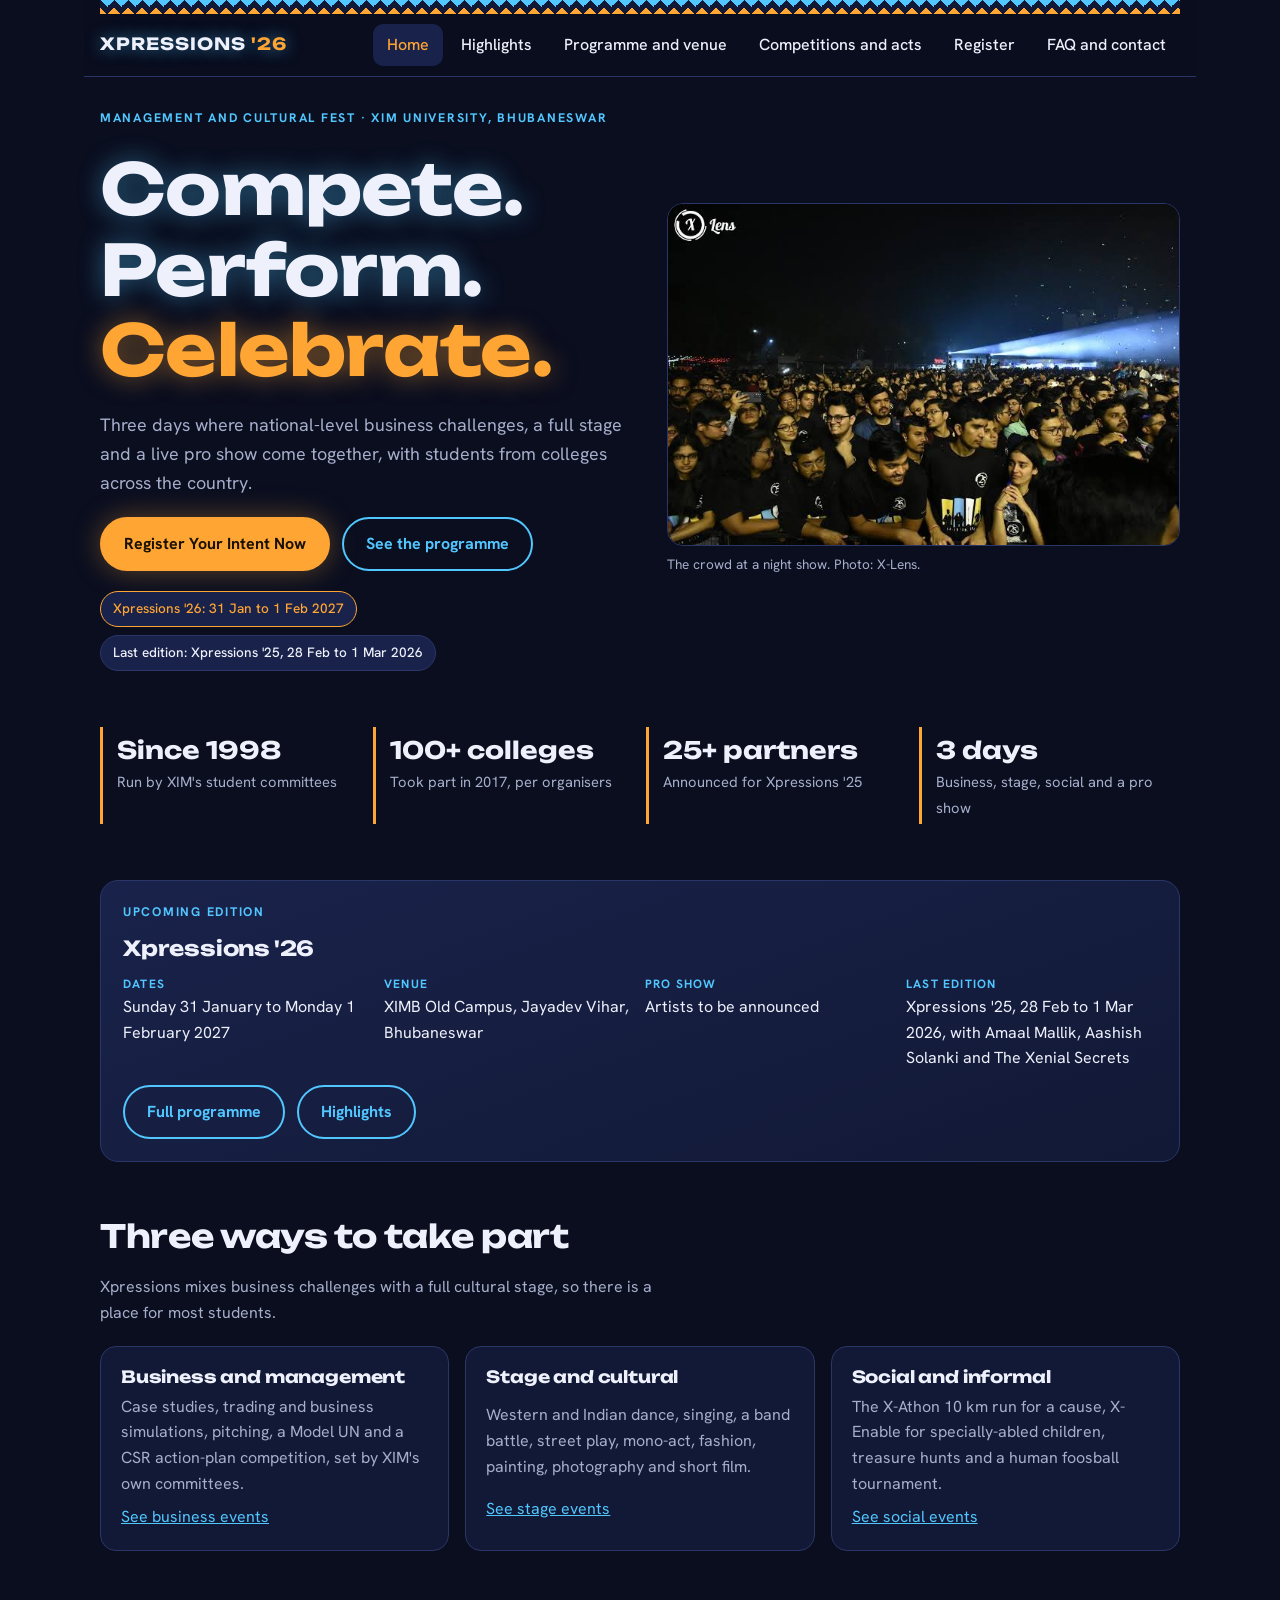
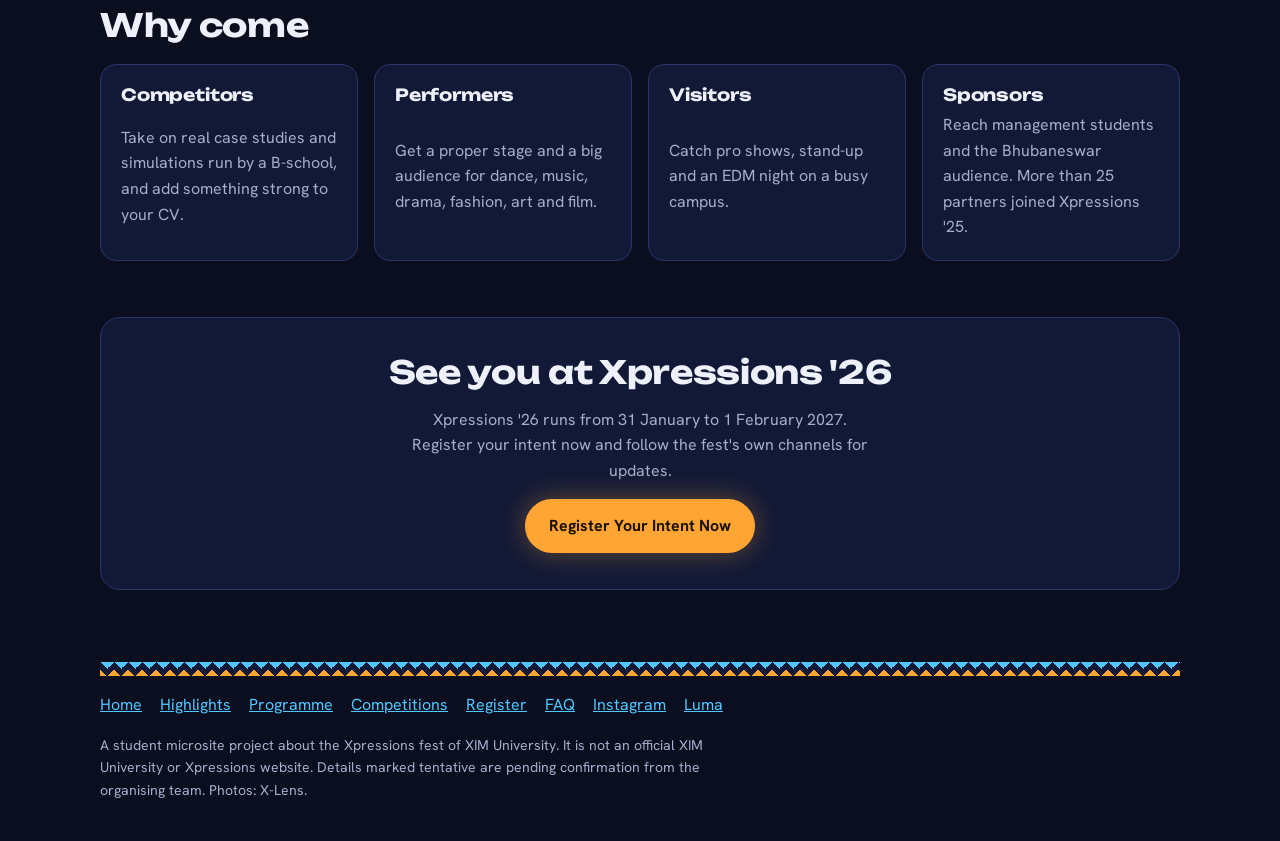
==== index.html @ c75667dc "Update to Xpressions '26: 31 Jan to 1 Feb 2027" ====
<!doctype html><html><head><meta charset=utf8><meta name=viewport content="width=device-width,initial-scale=1,viewport-fit=cover"><style>:root{color-scheme:light;box-sizing:border-box;padding-top:env(safe-area-inset-top,0px);padding-bottom:env(safe-area-inset-bottom,0px)}html{scroll-padding-top:env(safe-area-inset-top,0px)}body{margin:0;padding:0;font:14px -apple-system,BlinkMacSystemFont,sans-serif;background:#fff;color:#000}img{max-width:100%}[hidden]:not([hidden=until-found i]){display:none!important}</style></head><body>
<title>Xpressions Microsite</title>
<meta name="claude:viewport-fit-sides" content="cover">
<link rel="preconnect" href="https://fonts.googleapis.com">
<link rel="preconnect" href="https://fonts.gstatic.com" crossorigin>
<link href="https://fonts.googleapis.com/css2?family=Unbounded:wght@500;700&family=Hanken+Grotesk:wght@400;500;700&display=swap" rel="stylesheet">
<style>
/* Layout concept: a night stage. Dark navy ground, neon blue and amber light, a patterned strip along the edges like the fest's own posters. */
:root {
  --bg: #0a0e1f;
  --surface: #121936;
  --surface-2: #19224a;
  --line: #2b3668;
  --fg: #eef1fb;
  --muted: #a6aecb;
  --amber: #ffa534;
  --blue: #52c7ff;
  --rose: #ff6aa6;
  --font-display: "Unbounded", "Trebuchet MS", "Segoe UI", sans-serif;
  --font-body: "Hanken Grotesk", "Segoe UI", system-ui, -apple-system, Roboto, sans-serif;
  color-scheme: dark;
}
* { box-sizing: border-box; }
html { scroll-behavior: smooth; }
body {
  background: var(--bg);
  color: var(--fg);
  font-family: var(--font-body);
  font-size: 16px;
  line-height: 1.6;
  padding-left: max(16px, env(safe-area-inset-left, 0px));
  padding-right: max(16px, env(safe-area-inset-right, 0px));
  padding-block: 0 40px;
  overflow-x: hidden;
}
body::before {
  content: ""; position: fixed; inset: 0 0 auto; height: env(safe-area-inset-top, 0px);
  background: var(--bg); z-index: 30;
}
a { color: var(--blue); }
a:focus-visible, button:focus-visible, summary:focus-visible { outline: 3px solid var(--amber); outline-offset: 3px; border-radius: 6px; }
img { display: block; max-width: 100%; height: auto; }
h1, h2, h3 { font-family: var(--font-display); line-height: 1.15; margin: 0; text-wrap: balance; letter-spacing: -0.01em; }
p { margin: 0; }
ul { margin: 0; padding: 0; list-style: none; }
.wrap { width: 100%; max-width: 1080px; margin-inline: auto; }

.strip {
  height: 14px;
  background:
    linear-gradient(135deg, var(--blue) 25%, transparent 25%) -7px 0 / 14px 14px,
    linear-gradient(225deg, var(--blue) 25%, transparent 25%) -7px 0 / 14px 14px,
    linear-gradient(315deg, var(--amber) 25%, transparent 25%) 0 0 / 14px 14px,
    linear-gradient(45deg, var(--amber) 25%, transparent 25%) 0 0 / 14px 14px;
  background-color: var(--surface);
}

/* Header and navigation */
.site-header {
  position: sticky; top: env(safe-area-inset-top, 0px); z-index: 20;
  margin-inline: calc(-1 * max(16px, env(safe-area-inset-left, 0px)));
  padding-inline: max(16px, env(safe-area-inset-left, 0px)) max(16px, env(safe-area-inset-right, 0px));
  background: rgba(10, 14, 31, 0.94);
  border-bottom: 1px solid var(--line);
}
.bar { display: flex; align-items: center; justify-content: space-between; gap: 12px; padding-block: 10px; position: relative; }
.brand {
  font-family: var(--font-display); font-weight: 700; font-size: 1.05rem; letter-spacing: 0.06em;
  color: var(--fg); text-decoration: none; text-shadow: 0 0 16px rgba(82, 199, 255, 0.6);
}
.brand b { color: var(--amber); font-weight: 700; }
.menu-btn {
  font: inherit; font-weight: 700; color: var(--fg); background: var(--surface-2);
  border: 1px solid var(--line); border-radius: 999px; padding: 8px 16px; cursor: pointer; min-height: 44px;
}
.nav { display: none; position: absolute; top: 100%; left: 0; right: 0; background: var(--surface); border: 1px solid var(--line); border-radius: 14px; padding: 8px; box-shadow: 0 18px 40px rgba(0, 0, 0, 0.5); }
.nav.open { display: grid; gap: 2px; }
.nav a {
  display: block; padding: 12px 14px; border-radius: 10px; color: var(--fg); text-decoration: none; font-weight: 500; min-height: 44px;
}
.nav a[aria-current="page"] { background: var(--surface-2); color: var(--amber); }
@media (min-width: 860px) {
  .menu-btn { display: none; }
  .nav { display: flex; position: static; background: none; border: 0; padding: 0; box-shadow: none; gap: 4px; }
  .nav a { padding: 8px 14px; min-height: 0; }
}

/* Shared pieces */
.page { padding-block: 32px 8px; }
html.js .page[hidden] { display: none; }
.eyebrow { font-size: 0.78rem; text-transform: uppercase; letter-spacing: 0.14em; color: var(--blue); font-weight: 700; }
.lead { font-size: 1.12rem; color: var(--muted); max-width: 60ch; }
.section { margin-top: 56px; display: grid; gap: 20px; }
.section > h2 { font-size: clamp(1.4rem, 4.6vw, 2rem); }
.section > .sub { color: var(--muted); max-width: 64ch; }
.btn {
  display: inline-flex; align-items: center; justify-content: center; gap: 8px; min-height: 48px;
  padding: 12px 22px; border-radius: 999px; font-weight: 700; text-decoration: none; font-family: var(--font-body);
  border: 2px solid var(--amber); color: var(--fg); background: transparent; cursor: pointer; font-size: 1rem;
}
.btn.primary { background: var(--amber); color: #1a1100; box-shadow: 0 0 28px rgba(255, 165, 52, 0.35); }
.btn.ghost { border-color: var(--blue); color: var(--blue); }
.btn-row { display: flex; flex-wrap: wrap; gap: 12px; }
.chips { display: flex; flex-wrap: wrap; gap: 8px; }
.chip {
  display: inline-block; padding: 6px 12px; border-radius: 999px; font-size: 0.85rem; font-weight: 500;
  background: var(--surface-2); border: 1px solid var(--line); color: var(--fg);
}
.chip.tent { border-color: var(--amber); color: var(--amber); }
.tag {
  display: inline-block; font-size: 0.72rem; font-weight: 700; text-transform: uppercase; letter-spacing: 0.1em;
  padding: 3px 8px; border-radius: 6px; background: rgba(255, 165, 52, 0.14); color: var(--amber);
}
.card { background: var(--surface); border: 1px solid var(--line); border-radius: 16px; padding: 20px; display: grid; gap: 8px; min-width: 0; }
.card h3 { font-size: 1.05rem; }
.card p, .card li { color: var(--muted); }
.grid { display: grid; gap: 16px; grid-template-columns: repeat(auto-fit, minmax(min(100%, 250px), 1fr)); }
.notice {
  border: 1px dashed var(--amber); border-radius: 14px; padding: 16px 18px; background: rgba(255, 165, 52, 0.07); display: grid; gap: 4px;
}
.notice strong { color: var(--amber); }

/* Home */
.hero { display: grid; gap: 28px; align-items: center; }
.hero h1 { font-size: clamp(2.2rem, 9vw, 4.4rem); text-shadow: 0 0 26px rgba(82, 199, 255, 0.45); }
.hero h1 em { font-style: normal; color: var(--amber); text-shadow: 0 0 26px rgba(255, 165, 52, 0.5); }
.hero-copy { display: grid; gap: 20px; min-width: 0; }
.figure { margin: 0; display: grid; gap: 8px; }
.figure img { width: 100%; border-radius: 16px; border: 1px solid var(--line); }
.figure figcaption { font-size: 0.85rem; color: var(--muted); }
@media (min-width: 860px) { .hero { grid-template-columns: 1.05fr 1fr; } }
.stats { display: grid; grid-template-columns: repeat(auto-fit, minmax(min(100%, 200px), 1fr)); gap: 12px; }
.stat { border-left: 3px solid var(--amber); padding: 4px 0 4px 14px; }
.stat b { display: block; font-family: var(--font-display); font-size: 1.5rem; color: var(--fg); }
.stat span { color: var(--muted); font-size: 0.92rem; }
.latest { display: grid; gap: 14px; background: linear-gradient(160deg, var(--surface-2), var(--surface)); border: 1px solid var(--line); border-radius: 18px; padding: 22px; }
.latest h2 { font-size: 1.3rem; }
.latest dl { margin: 0; display: grid; gap: 10px; grid-template-columns: repeat(auto-fit, minmax(min(100%, 200px), 1fr)); }
.latest dt { font-size: 0.75rem; text-transform: uppercase; letter-spacing: 0.1em; color: var(--blue); font-weight: 700; }
.latest dd { margin: 0; }
.cta-band { text-align: center; background: var(--surface); border: 1px solid var(--line); border-radius: 20px; padding: 36px 20px; display: grid; gap: 16px; justify-items: center; }
.cta-band h2 { font-size: clamp(1.4rem, 5vw, 2rem); }
.cta-band p { color: var(--muted); max-width: 52ch; }

/* Highlights */
.gallery { display: grid; gap: 16px; grid-template-columns: repeat(auto-fit, minmax(min(100%, 300px), 1fr)); }
.timeline li { display: grid; gap: 4px 16px; padding: 14px 0; border-top: 1px solid var(--line); grid-template-columns: 1fr; }
.timeline li:last-child { border-bottom: 1px solid var(--line); }
.timeline b { color: var(--amber); font-family: var(--font-display); font-size: 0.9rem; }
.timeline span { color: var(--muted); }
@media (min-width: 700px) { .timeline li { grid-template-columns: 220px 1fr; } }

/* Programme */
.days { display: grid; gap: 16px; }
.day { background: var(--surface); border: 1px solid var(--line); border-radius: 16px; padding: 20px; display: grid; gap: 12px; }
.day h3 { font-size: 1.1rem; color: var(--amber); }
.slot { display: grid; gap: 2px 16px; padding-top: 12px; border-top: 1px solid var(--line); grid-template-columns: 1fr; min-width: 0; }
.slot b { color: var(--blue); font-weight: 700; }
.slot p { color: var(--muted); }
.slot strong { color: var(--fg); }
@media (min-width: 700px) { .slot { grid-template-columns: 170px 1fr; } }
.rules li { padding-left: 22px; position: relative; color: var(--muted); }
.rules li::before { content: ""; position: absolute; left: 0; top: 0.7em; width: 10px; height: 2px; background: var(--amber); }
.rules { display: grid; gap: 8px; }

/* Competitions */
.comp-list { display: grid; gap: 12px; grid-template-columns: repeat(auto-fit, minmax(min(100%, 280px), 1fr)); }
.comp { background: var(--surface); border: 1px solid var(--line); border-radius: 14px; padding: 16px; display: grid; gap: 4px; min-width: 0; }
.comp b { font-family: var(--font-display); font-size: 0.95rem; }
.comp small { color: var(--blue); font-weight: 700; letter-spacing: 0.04em; }
.comp p { color: var(--muted); font-size: 0.95rem; }

/* Register */
.steps { display: grid; gap: 14px; counter-reset: step; }
.step { display: grid; grid-template-columns: 44px 1fr; gap: 14px; background: var(--surface); border: 1px solid var(--line); border-radius: 16px; padding: 18px; counter-increment: step; }
.step::before {
  content: counter(step); display: grid; place-items: center; width: 44px; height: 44px; border-radius: 50%;
  background: var(--amber); color: #1a1100; font-family: var(--font-display); font-weight: 700;
}
.step h3 { font-size: 1rem; margin-bottom: 4px; }
.step p { color: var(--muted); }

/* FAQ */
.faq { display: grid; gap: 10px; }
details { background: var(--surface); border: 1px solid var(--line); border-radius: 14px; padding: 0 18px; }
summary { cursor: pointer; padding: 16px 0; font-weight: 700; list-style: none; display: flex; justify-content: space-between; gap: 16px; min-height: 48px; align-items: center; }
summary::-webkit-details-marker { display: none; }
summary::after { content: "+"; color: var(--amber); font-size: 1.4rem; line-height: 1; }
details[open] summary::after { content: "\2212"; }
details p { padding-bottom: 16px; color: var(--muted); }
.contact { display: grid; gap: 14px; grid-template-columns: repeat(auto-fit, minmax(min(100%, 260px), 1fr)); }
.contact .card a { overflow-wrap: anywhere; }

/* Footer */
.site-footer { margin-top: 64px; display: grid; gap: 16px; }
.site-footer .links { display: flex; flex-wrap: wrap; gap: 8px 18px; }
.site-footer p { color: var(--muted); font-size: 0.88rem; max-width: 80ch; }

@media (prefers-reduced-motion: reduce) { html { scroll-behavior: auto; } }
</style>

<div class="wrap">
  <header class="site-header">
    <div class="strip" aria-hidden="true"></div>
    <div class="bar">
      <a class="brand" href="#home" aria-label="Xpressions home">XPRESSIONS <b>'26</b></a>
      <button class="menu-btn" id="menuBtn" type="button" aria-expanded="false" aria-controls="nav">Menu</button>
      <nav class="nav" id="nav" aria-label="Main">
        <a href="#home" data-link="home">Home</a>
        <a href="#highlights" data-link="highlights">Highlights</a>
        <a href="#programme" data-link="programme">Programme and venue</a>
        <a href="#competitions" data-link="competitions">Competitions and acts</a>
        <a href="#register" data-link="register">Register</a>
        <a href="#faq" data-link="faq">FAQ and contact</a>
      </nav>
    </div>
  </header>

  <main id="main" tabindex="-1">

    <!-- HOME -->
    <section class="page" id="p-home" data-page="home" aria-label="Home">
      <div class="hero">
        <div class="hero-copy">
          <p class="eyebrow">Management and cultural fest · XIM University, Bhubaneswar</p>
          <h1>Compete. Perform. <em>Celebrate.</em></h1>
          <p class="lead">Three days where national-level business challenges, a full stage and a live pro show come together, with students from colleges across the country.</p>
          <div class="btn-row">
            <a class="btn primary" href="#register">Register Your Intent Now</a>
            <a class="btn ghost" href="#programme">See the programme</a>
          </div>
          <div class="chips">
            <span class="chip tent">Xpressions '26: 31 Jan to 1 Feb 2027</span>
            <span class="chip">Last edition: Xpressions '25, 28 Feb to 1 Mar 2026</span>
          </div>
        </div>
        <figure class="figure">
          <img src="img/crowd.jpg" width="678" height="452" alt="A packed crowd in black Xpressions T-shirts at a night show, with stage lights behind them">
          <figcaption>The crowd at a night show. Photo: X-Lens.</figcaption>
        </figure>
      </div>

      <div class="section">
        <div class="stats">
          <div class="stat"><b>Since 1998</b><span>Run by XIM's student committees</span></div>
          <div class="stat"><b>100+ colleges</b><span>Took part in 2017, per organisers</span></div>
          <div class="stat"><b>25+ partners</b><span>Announced for Xpressions '25</span></div>
          <div class="stat"><b>3 days</b><span>Business, stage, social and a pro show</span></div>
        </div>
      </div>

      <div class="section">
        <div class="latest">
          <p class="eyebrow">Upcoming edition</p>
          <h2>Xpressions '26</h2>
          <dl>
            <div><dt>Dates</dt><dd>Sunday 31 January to Monday 1 February 2027</dd></div>
            <div><dt>Venue</dt><dd>XIMB Old Campus, Jayadev Vihar, Bhubaneswar</dd></div>
            <div><dt>Pro show</dt><dd>Artists to be announced</dd></div>
            <div><dt>Last edition</dt><dd>Xpressions '25, 28 Feb to 1 Mar 2026, with Amaal Mallik, Aashish Solanki and The Xenial Secrets</dd></div>
          </dl>
          <div class="btn-row"><a class="btn ghost" href="#programme">Full programme</a><a class="btn ghost" href="#highlights">Highlights</a></div>
        </div>
      </div>

      <div class="section">
        <h2>Three ways to take part</h2>
        <p class="sub">Xpressions mixes business challenges with a full cultural stage, so there is a place for most students.</p>
        <div class="grid">
          <div class="card">
            <h3>Business and management</h3>
            <p>Case studies, trading and business simulations, pitching, a Model UN and a CSR action-plan competition, set by XIM's own committees.</p>
            <p><a href="#competitions">See business events</a></p>
          </div>
          <div class="card">
            <h3>Stage and cultural</h3>
            <p>Western and Indian dance, singing, a band battle, street play, mono-act, fashion, painting, photography and short film.</p>
            <p><a href="#competitions">See stage events</a></p>
          </div>
          <div class="card">
            <h3>Social and informal</h3>
            <p>The X-Athon 10 km run for a cause, X-Enable for specially-abled children, treasure hunts and a human foosball tournament.</p>
            <p><a href="#competitions">See social events</a></p>
          </div>
        </div>
      </div>

      <div class="section">
        <h2>Why come</h2>
        <div class="grid">
          <div class="card"><h3>Competitors</h3><p>Take on real case studies and simulations run by a B-school, and add something strong to your CV.</p></div>
          <div class="card"><h3>Performers</h3><p>Get a proper stage and a big audience for dance, music, drama, fashion, art and film.</p></div>
          <div class="card"><h3>Visitors</h3><p>Catch pro shows, stand-up and an EDM night on a busy campus.</p></div>
          <div class="card"><h3>Sponsors</h3><p>Reach management students and the Bhubaneswar audience. More than 25 partners joined Xpressions '25.</p></div>
        </div>
      </div>

      <div class="section">
        <div class="cta-band">
          <h2>See you at Xpressions '26</h2>
          <p>Xpressions '26 runs from 31 January to 1 February 2027. Register your intent now and follow the fest's own channels for updates.</p>
          <a class="btn primary" href="#register">Register Your Intent Now</a>
        </div>
      </div>
    </section>

    <!-- HIGHLIGHTS -->
    <section class="page" id="p-highlights" data-page="highlights" aria-label="Previous highlights" hidden>
      <p class="eyebrow">Previous editions</p>
      <h1 style="font-size: clamp(1.8rem, 6vw, 3rem);">Highlights</h1>
      <p class="lead" style="margin-top: 12px;">Photos, headline acts and the story of how Xpressions has grown.</p>

      <div class="section">
        <h2>Photos</h2>
        <div class="gallery">
          <figure class="figure"><img src="img/stage.jpg" width="630" height="420" alt="Two performers with microphones on a stage lit by blue and green beams" loading="lazy"><figcaption>Live on stage during a pro show night. Photo: X-Lens.</figcaption></figure>
          <figure class="figure"><img src="img/crowd.jpg" width="678" height="452" alt="A large night-time crowd at a show" loading="lazy"><figcaption>The crowd at a night show. Photo: X-Lens.</figcaption></figure>
          <figure class="figure"><img src="img/fashion.jpg" width="678" height="452" alt="Five models on stage in front of a Carnival de Vogue backdrop" loading="lazy"><figcaption>Carnival de Vogue, the fashion show.</figcaption></figure>
          <figure class="figure"><img src="img/judges.jpg" width="678" height="452" alt="Two seated judges at a table with an audience standing behind a barrier" loading="lazy"><figcaption>Judges and audience at a stage event. Photo: X-Lens.</figcaption></figure>
        </div>
      </div>

      <div class="section">
        <h2>Videos</h2>
        <p class="sub">Reels from the fest's Instagram page. These open on Instagram in a new tab.</p>
        <div class="grid">
          <a class="card" href="https://www.instagram.com/ximbxpressions/reels/" target="_blank" rel="noopener"><h3>Artist reveal and countdown</h3><p>The 17 Feb reveal night and the daily countdown to Xpressions '25.</p></a>
          <a class="card" href="https://www.instagram.com/ximbxpressions/reels/" target="_blank" rel="noopener"><h3>Meet the performers</h3><p>Invites from Amaal Mallik, Aashish Solanki and The Xenial Secrets.</p></a>
          <a class="card" href="https://www.instagram.com/ximbxpressions/reels/" target="_blank" rel="noopener"><h3>X-Athon</h3><p>The 10 km run for a cause, with the coffee rave afterwards.</p></a>
          <a class="card" href="https://www.instagram.com/ximbxpressions/reels/" target="_blank" rel="noopener"><h3>Prom: A Red Carpet Affair</h3><p>The red-carpet prom night and its build-up.</p></a>
        </div>
      </div>

      <div class="section">
        <h2>Headline acts through the years</h2>
        <ul class="timeline">
          <li><b>2015</b><span>Vishal-Shekhar at Celeblitz, the closing celebrity night.</span></li>
          <li><b>2017 (20th year)</b><span>Farhan Akhtar at Celeblitz, with the X-Athon 10k and X-Enable as preludes.</span></li>
          <li><b>2018</b><span>Sunidhi Chauhan performed.</span></li>
          <li><b>2019</b><span>Mika Singh at Celeblitz, stand-up by Kumar Varun, and a battle of the bands.</span></li>
          <li><b>January 2023</b><span>Vishal-Shekhar again, with stand-up by Karunesh Talwar. 29 companies sponsored this edition.</span></li>
          <li><b>January 2024</b><span>Darshan Raval on the celebrity night, Sachin-Jigar on day three and comedy by Aakash Gupta.</span></li>
          <li><b>28 Feb to 1 Mar 2026</b><span>Amaal Mallik pro show, Aashish Solanki comedy night and The Xenial Secrets EDM night.</span></li>
        </ul>
      </div>

      <div class="section">
        <h2>How the fest has changed</h2>
        <ul class="timeline">
          <li><b>1998</b><span>Xpressions starts as a student-run management and cultural fest at XIMB.</span></li>
          <li><b>2011</b><span>Theme "Iridescence": business simulations by day, cultural evenings, Celeblitz to close.</span></li>
          <li><b>2016</b><span>Case-study finals (Maven, M-Power), a recycled-craft contest called Mould to Hold, and the band Lagori.</span></li>
          <li><b>2021 edition</b><span>Held online on 19 and 20 Feb 2022, with 11 business, 9 stage and 4 social events.</span></li>
          <li><b>2022 edition</b><span>13 to 15 Jan 2023, back on campus and called the 25th edition by XIMB.</span></li>
          <li><b>Xpressions '25</b><span>28 Feb to 1 Mar 2026, with more than 25 partner brands announced one by one.</span></li>
          <li><b>Xpressions '26</b><span>31 Jan to 1 Feb 2027.</span></li>
        </ul>
        <p class="sub">Editions are named for the academic year before they are held, so Xpressions '25 took place in 2026 and Xpressions '26 takes place in 2027.</p>
      </div>
    </section>

    <!-- PROGRAMME -->
    <section class="page" id="p-programme" data-page="programme" aria-label="Programme, schedule and venue" hidden>
      <p class="eyebrow">Programme, schedule and venue</p>
      <h1 style="font-size: clamp(1.8rem, 6vw, 3rem);">The programme</h1>

      <div class="section" style="margin-top: 24px;">
        <div class="notice">
          <strong>Tentative</strong>
          <p>Xpressions '26 runs from Sunday 31 January to Monday 1 February 2027. The detailed schedule is tentative until the organising team confirms it. The programme below is last year's Xpressions '25, and shows the format to expect.</p>
        </div>
      </div>

      <div class="section">
        <h2>Last year: Xpressions '25 schedule</h2>
        <div class="days">
          <div class="day">
            <h3>Build-up</h3>
            <div class="slot"><b>Tue 17 Feb, 7:30 pm</b><p><strong>Artist reveal.</strong> In front of the NR Badminton Court.</p></div>
            <div class="slot"><b>Sat 21 Feb</b><p><strong>X-Athon.</strong> A 10 km run for a cause with cash prizes of Rs 15,000, a running bag and T-shirt for every participant, and a coffee rave afterwards.</p></div>
            <div class="slot"><b>Wed 25 Feb, 8:50 pm</b><p><strong>Professor's Gambit.</strong> Exam Hall.</p></div>
          </div>
          <div class="day">
            <h3>Day 1: Saturday 28 February 2026</h3>
            <div class="slot"><b>9 am to 5 pm</b><p><strong>Xigabyte.</strong> A gaming event by the Systems Association (XSys), co-powered by Dell Technologies. Games include EA FC24. Exam Hall. Continues on Day 2.</p></div>
            <div class="slot"><b>All day</b><p><strong>X-Enable.</strong> A sports event with the Robin Hood Army at XIMB Old Campus.</p></div>
            <div class="slot"><b>Evening</b><p><strong>Comedy night with Aashish Solanki.</strong> Gates close at 6:00 pm sharp.</p></div>
            <div class="slot"><b>After the comedy show</b><p><strong>Sunburn Night: EDM with The Xenial Secrets.</strong> Entry after 6:00 pm is for this show only.</p></div>
          </div>
          <div class="day">
            <h3>Day 2: Sunday 1 March 2026</h3>
            <div class="slot"><b>9 am to 5 pm</b><p><strong>Xigabyte.</strong> Second day of the gaming event, Exam Hall.</p></div>
            <div class="slot"><b>7 pm onwards</b><p><strong>Amaal Mallik pro show.</strong> XIM Ground.</p></div>
          </div>
          <div class="day">
            <h3>Also in the programme</h3>
            <div class="slot"><b>Comedy</b><p><strong>Satyabrat.</strong> Stand-up, on a poster dated 28 February 2026.</p></div>
            <div class="slot"><b>Prom</b><p><strong>A Red Carpet Affair.</strong> The fest's prom night.</p></div>
          </div>
        </div>
      </div>

      <div class="section">
        <h2>Venue</h2>
        <div class="grid">
          <div class="card">
            <h3>XIM University Old Campus (XIMB)</h3>
            <p>Xavier Square, Jayadev Vihar, Bhubaneswar 751013, Odisha</p>
            <p><a href="https://www.google.com/maps/search/?api=1&query=XIM+University+Old+Campus+Xavier+Square+Bhubaneswar" target="_blank" rel="noopener">Open in Google Maps</a></p>
          </div>
          <div class="card">
            <h3>Where things happened in '25</h3>
            <ul class="rules">
              <li>XIM Ground: the Amaal Mallik pro show</li>
              <li>Exam Hall: Xigabyte gaming and Professor's Gambit</li>
              <li>In front of the NR Badminton Court: the artist reveal</li>
            </ul>
          </div>
        </div>
      </div>

      <div class="section">
        <h2>Entry rules from Xpressions '25 (Day 1)</h2>
        <ul class="rules">
          <li>Entry is allowed once. If you leave the venue, you cannot re-enter.</li>
          <li>People with a physical pass must carry it. Online registrants must keep the emailed QR code ready for scanning at the gate.</li>
          <li>XIM University NC students must show a valid ID card.</li>
          <li>Entry to the Aashish Solanki show is first come, first served, and gates close at 6:00 pm sharp. After 6:00 pm only Sunburn Night entry is allowed.</li>
          <li>Recording of any kind is not allowed during the comedy show.</li>
        </ul>
      </div>
    </section>

    <!-- COMPETITIONS -->
    <section class="page" id="p-competitions" data-page="competitions" aria-label="Competitions, performances, speakers and attractions" hidden>
      <p class="eyebrow">Competitions, performances and attractions</p>
      <h1 style="font-size: clamp(1.8rem, 6vw, 3rem);">What you can do</h1>

      <div class="section" style="margin-top: 24px;">
        <div class="notice">
          <strong>Tentative</strong>
          <p>These competitions ran in recent editions. The list for Xpressions '26 is tentative until the organising team confirms it.</p>
        </div>
      </div>

      <div class="section">
        <h2>Business and management</h2>
        <div class="comp-list">
          <div class="comp"><small>MAXIM</small><b>MPower</b><p>A case-study competition run by the marketing committee.</p></div>
          <div class="comp"><small>CONSTRAT</small><b>Maven</b><p>A case-study competition from the consulting and strategy consortium. Constrat also runs Xhillerate.</p></div>
          <div class="comp"><small>X-OPS</small><b>Aarohan and Nirnay</b><p>Aarohan is the operations case study. Nirnay is an in-house business simulation game.</p></div>
          <div class="comp"><small>XSYS</small><b>Case Connect</b><p>A case study that tests business analytics skills.</p></div>
          <div class="comp"><small>XFIN</small><b>Trade Wars and FinBid</b><p>A trading simulation game and a bidding session that tests strategic thinking.</p></div>
          <div class="comp"><small>XSEED</small><b>Ad Valorem</b><p>A contest from the entrepreneurship cell where teams show their business talent.</p></div>
          <div class="comp"><small>IRC</small><b>Pitch It Abroad</b><p>A national-level pitching competition.</p></div>
          <div class="comp"><small>SOCIAL RESPONSIBILITY CELL</small><b>Vriddhi</b><p>A national-level CSR action-plan competition.</p></div>
          <div class="comp"><small>SPEAKUP</small><b>XIM Model United Nations</b><p>Two councils: the UN Human Rights Council and the International Press.</p></div>
          <div class="comp"><small>XQUIZZITE</small><b>Inquizzitive</b><p>The quiz committee's flagship event.</p></div>
        </div>
      </div>

      <div class="section">
        <h2>Stage and cultural</h2>
        <div class="comp-list">
          <div class="comp"><small>DANCE</small><b>Footloose and Thirkan</b><p>Footloose is Western dance. Thirkan is Indian dance.</p></div>
          <div class="comp"><small>MUSIC</small><b>Symphony and Goonj</b><p>Symphony is Western singing. Goonj covers Indian and classical music.</p></div>
          <div class="comp"><small>MUSIC</small><b>Decibelz</b><p>The band battle.</p></div>
          <div class="comp"><small>THEATRE</small><b>Abhinay and Aaghaz</b><p>Abhinay is a mono-act. Aaghaz is the street play (nukkad natak).</p></div>
          <div class="comp"><small>FASHION</small><b>Carnival de Vogue</b><p>The ramp-walk competition.</p></div>
          <div class="comp"><small>ART</small><b>Paint@XIMB</b><p>A painting competition.</p></div>
          <div class="comp"><small>X-LENS</small><b>Lensation</b><p>A photography competition.</p></div>
          <div class="comp"><small>TEAM ILLUMINATIX</small><b>The Final Cut</b><p>The annual short-film making competition.</p></div>
          <div class="comp"><small>LITSOC</small><b>Flight of Fancy</b><p>A quiz and treasure hunt.</p></div>
        </div>
      </div>

      <div class="section">
        <h2>Social and informal</h2>
        <div class="comp-list">
          <div class="comp"><small>SPORTS COMMITTEE</small><b>X-Athon</b><p>A 10 km run for a cause.</p></div>
          <div class="comp"><small>SOCIAL RESPONSIBILITY CELL</small><b>X-Enable</b><p>A sports event for specially-abled children.</p></div>
          <div class="comp"><small>FUN</small><b>Foot of Fury</b><p>Human foosball.</p></div>
          <div class="comp"><small>FUN</small><b>EnigmaX</b><p>An online treasure hunt for XIMB alumni.</p></div>
          <div class="comp"><small>MEDIA</small><b>Big Xpressions</b><p>The RJ hunt competition.</p></div>
        </div>
      </div>

      <div class="section">
        <h2>Performances at Xpressions '25</h2>
        <div class="grid">
          <div class="card"><h3>Amaal Mallik</h3><p>Pro show, 1 March, 7 pm onwards, XIM Ground.</p></div>
          <div class="card"><h3>Aashish Solanki</h3><p>Comedy night, 28 February.</p></div>
          <div class="card"><h3>The Xenial Secrets</h3><p>EDM night, called Sunburn Night, 28 February.</p></div>
          <div class="card"><h3>Satyabrat</h3><p>Stand-up comedy, on a poster dated 28 February.</p></div>
        </div>
      </div>

      <div class="section">
        <h2>Speakers</h2>
        <div class="card"><p>No speakers have been announced for Xpressions '26 <span class="tag">Tentative</span></p></div>
      </div>

      <div class="section">
        <h2>Attractions</h2>
        <div class="grid">
          <div class="card"><h3>Gaming at Xigabyte</h3><p>Two days of console and PC games in the Exam Hall, with Dell Technologies as co-powering partner.</p></div>
          <div class="card"><h3>X-Athon coffee rave</h3><p>A coffee rave after the 10 km run, with goodies for winners.</p></div>
          <div class="card"><h3>Prom night</h3><p>A Red Carpet Affair, with its own red-carpet campaign.</p></div>
          <div class="card"><h3>Food partners</h3><p>13 food brands were announced for '25, including KFC, Burger Singh, Bob's Momo and The Belgian Waffle Co.</p></div>
        </div>
      </div>
    </section>

    <!-- REGISTER -->
    <section class="page" id="p-register" data-page="register" aria-label="Registration and participation" hidden>
      <p class="eyebrow">Registration and participation</p>
      <h1 style="font-size: clamp(1.8rem, 6vw, 3rem);">Register Your Intent Now</h1>
      <p class="lead" style="margin-top: 12px;">Xpressions '26 is on 31 January and 1 February 2027. Here is how to be ready.</p>

      <div class="section" style="margin-top: 24px;">
        <div class="notice">
          <strong>Tentative</strong>
          <p>Xpressions '26 runs from 31 January to 1 February 2027. Registration details, including fees and deadlines, will be confirmed by the organising team.</p>
        </div>
      </div>

      <div class="section">
        <h2>Three steps</h2>
        <div class="steps">
          <div class="step"><div><h3>Follow the fest on Instagram</h3><p>Sign-ups, passes and artist announcements for Xpressions '25 were all posted on @ximbxpressions. <a href="https://www.instagram.com/ximbxpressions" target="_blank" rel="noopener">Open Instagram</a></p></div></div>
          <div class="step"><div><h3>Save the Luma page</h3><p>Xpressions XIM University hosts events on Luma. Follow it so new events reach you. <a href="https://luma.com/user/usr-GfukqIi26hdF0ZC" target="_blank" rel="noopener">Open Luma</a></p></div></div>
          <div class="step"><div><h3>Come back to this site</h3><p>Check the <a href="#programme">programme</a> and <a href="#competitions">competitions</a> pages for the events you want, and get your team together.</p></div></div>
        </div>
      </div>

      <div class="section">
        <h2>How it worked for Xpressions '25</h2>
        <div class="grid">
          <div class="card"><h3>Run events</h3><p>X-Athon sign-up was by scanning a QR code on the poster.</p></div>
          <div class="card"><h3>Shows</h3><p>Entry was by a physical pass, or by an online registration that sent a QR code by email.</p></div>
          <div class="card"><h3>At the gate</h3><p>Entry once only, with the QR code or pass ready to scan. XIM University NC students showed a valid ID card.</p></div>
        </div>
      </div>

      <div class="section">
        <h2>Keep ready</h2>
        <ul class="rules">
          <li>Your college name and a valid college ID card.</li>
          <li>Your team, for team events <span class="tag">Tentative</span></li>
          <li>A phone with the emailed QR code once you register.</li>
        </ul>
      </div>

      <div class="section">
        <h2>Partners and sponsors</h2>
        <div class="card"><p>Xpressions '25 had more than 25 partners across banking, food, beverages, hospitality, entertainment and more. To talk about partnering, message <a href="https://www.instagram.com/ximbxpressions" target="_blank" rel="noopener">@ximbxpressions</a> on Instagram.</p></div>
      </div>

      <div class="section">
        <div class="cta-band">
          <h2>Never miss the announcement</h2>
          <div class="btn-row">
            <a class="btn primary" href="https://www.instagram.com/ximbxpressions" target="_blank" rel="noopener">Follow on Instagram</a>
            <a class="btn ghost" href="https://luma.com/user/usr-GfukqIi26hdF0ZC" target="_blank" rel="noopener">Open Luma page</a>
          </div>
        </div>
      </div>
    </section>

    <!-- FAQ AND CONTACT -->
    <section class="page" id="p-faq" data-page="faq" aria-label="FAQs and contact" hidden>
      <p class="eyebrow">Questions and contact</p>
      <h1 style="font-size: clamp(1.8rem, 6vw, 3rem);">FAQ and contact</h1>

      <div class="section" style="margin-top: 24px;">
        <div class="faq">
          <details open><summary>What is Xpressions?</summary><p>The annual management and cultural fest of Xavier Institute of Management, Bhubaneswar (XIMB), the flagship school of XIM University. Students run it through the Xpressions Steering Committee (X-Stec) and the Student Executive Council. It has business, stage and social events, and a pro show.</p></details>
          <details><summary>When is Xpressions '26?</summary><p>Sunday 31 January to Monday 1 February 2027. The last edition, Xpressions '25, ran from 28 February to 1 March 2026. Updates will appear on the fest's Instagram page.</p></details>
          <details><summary>Why is Xpressions '26 held in 2027?</summary><p>Editions are named for the academic year before they are held, so the '25 edition took place in early 2026 and the '26 edition takes place in early 2027.</p></details>
          <details><summary>Where is it held?</summary><p>At XIM University's Old Campus (XIMB), Xavier Square, Jayadev Vihar, Bhubaneswar 751013.</p></details>
          <details><summary>Who can take part?</summary><p>Students from colleges across the country take part in the competitions. In 2017 the organisers said students from more than 100 colleges join each year. Eligibility for each event is announced with its rules <span class="tag">Tentative</span></p></details>
          <details><summary>How do I register?</summary><p>See the <a href="#register">Register page</a>. For '25, run events used a QR sign-up and show entry used physical passes or an emailed QR code.</p></details>
          <details><summary>What does it cost?</summary><p>Fees for Xpressions '26 will be announced with registrations <span class="tag">Tentative</span></p></details>
          <details><summary>Can I enter a show without a pass?</summary><p>At Xpressions '25 you needed a physical pass or an emailed QR code. Entry was once only, with no re-entry, and gates for the comedy show closed at 6:00 pm sharp.</p></details>
          <details><summary>Can I record the shows?</summary><p>Recording of any kind was banned during the comedy show at Xpressions '25.</p></details>
          <details><summary>Where can I stay?</summary><p>Accommodation details for Xpressions '26 will be shared closer to the fest <span class="tag">Tentative</span></p></details>
          <details><summary>How can my company become a partner?</summary><p>Message the fest on Instagram. Xpressions '25 had more than 25 partners, from banking and food to hospitality and entertainment.</p></details>
        </div>
      </div>

      <div class="section">
        <h2>Contact and social media</h2>
        <div class="contact">
          <div class="card"><h3>Instagram</h3><p><a href="https://www.instagram.com/ximbxpressions" target="_blank" rel="noopener">@ximbxpressions</a></p><p>The fest's main channel for announcements and messages.</p></div>
          <div class="card"><h3>Luma</h3><p><a href="https://luma.com/user/usr-GfukqIi26hdF0ZC" target="_blank" rel="noopener">Xpressions XIM University</a></p><p>Event listings and registrations.</p></div>
          <div class="card"><h3>Campus</h3><p>XIM University Old Campus, Xavier Square, Jayadev Vihar, Bhubaneswar 751013, Odisha</p><p>XIM University phone: +91 674 237 7700</p></div>
        </div>
      </div>
    </section>

  </main>

  <footer class="site-footer">
    <div class="strip" aria-hidden="true"></div>
    <div class="links">
      <a href="#home">Home</a><a href="#highlights">Highlights</a><a href="#programme">Programme</a><a href="#competitions">Competitions</a><a href="#register">Register</a><a href="#faq">FAQ</a>
      <a href="https://www.instagram.com/ximbxpressions" target="_blank" rel="noopener">Instagram</a>
      <a href="https://luma.com/user/usr-GfukqIi26hdF0ZC" target="_blank" rel="noopener">Luma</a>
    </div>
    <p>A student microsite project about the Xpressions fest of XIM University. It is not an official XIM University or Xpressions website. Details marked tentative are pending confirmation from the organising team. Photos: X-Lens.</p>
  </footer>
</div>

<script>
(function () {
  var pages = ['home', 'highlights', 'programme', 'competitions', 'register', 'faq'];
  var root = document.documentElement;
  root.classList.add('js');
  var menuBtn = document.getElementById('menuBtn');
  var nav = document.getElementById('nav');
  var titles = { home: 'Home', highlights: 'Highlights', programme: 'Programme and venue', competitions: 'Competitions and acts', register: 'Register', faq: 'FAQ and contact' };

  function current() {
    var h = (location.hash || '').replace('#', '');
    return pages.indexOf(h) > -1 ? h : 'home';
  }
  function show(name, scroll) {
    var secs = document.querySelectorAll('.page');
    for (var i = 0; i < secs.length; i++) {
      secs[i].hidden = secs[i].getAttribute('data-page') !== name;
    }
    var links = nav.querySelectorAll('a');
    for (var j = 0; j < links.length; j++) {
      if (links[j].getAttribute('data-link') === name) links[j].setAttribute('aria-current', 'page');
      else links[j].removeAttribute('aria-current');
    }
    nav.classList.remove('open');
    menuBtn.setAttribute('aria-expanded', 'false');
    menuBtn.textContent = 'Menu';
    document.title = 'Xpressions Microsite | ' + titles[name];
    if (scroll) window.scrollTo(0, 0);
  }
  menuBtn.addEventListener('click', function () {
    var open = nav.classList.toggle('open');
    menuBtn.setAttribute('aria-expanded', open ? 'true' : 'false');
    menuBtn.textContent = open ? 'Close' : 'Menu';
  });
  window.addEventListener('hashchange', function () { show(current(), true); });
  show(current(), false);
})();
</script>

</body></html>
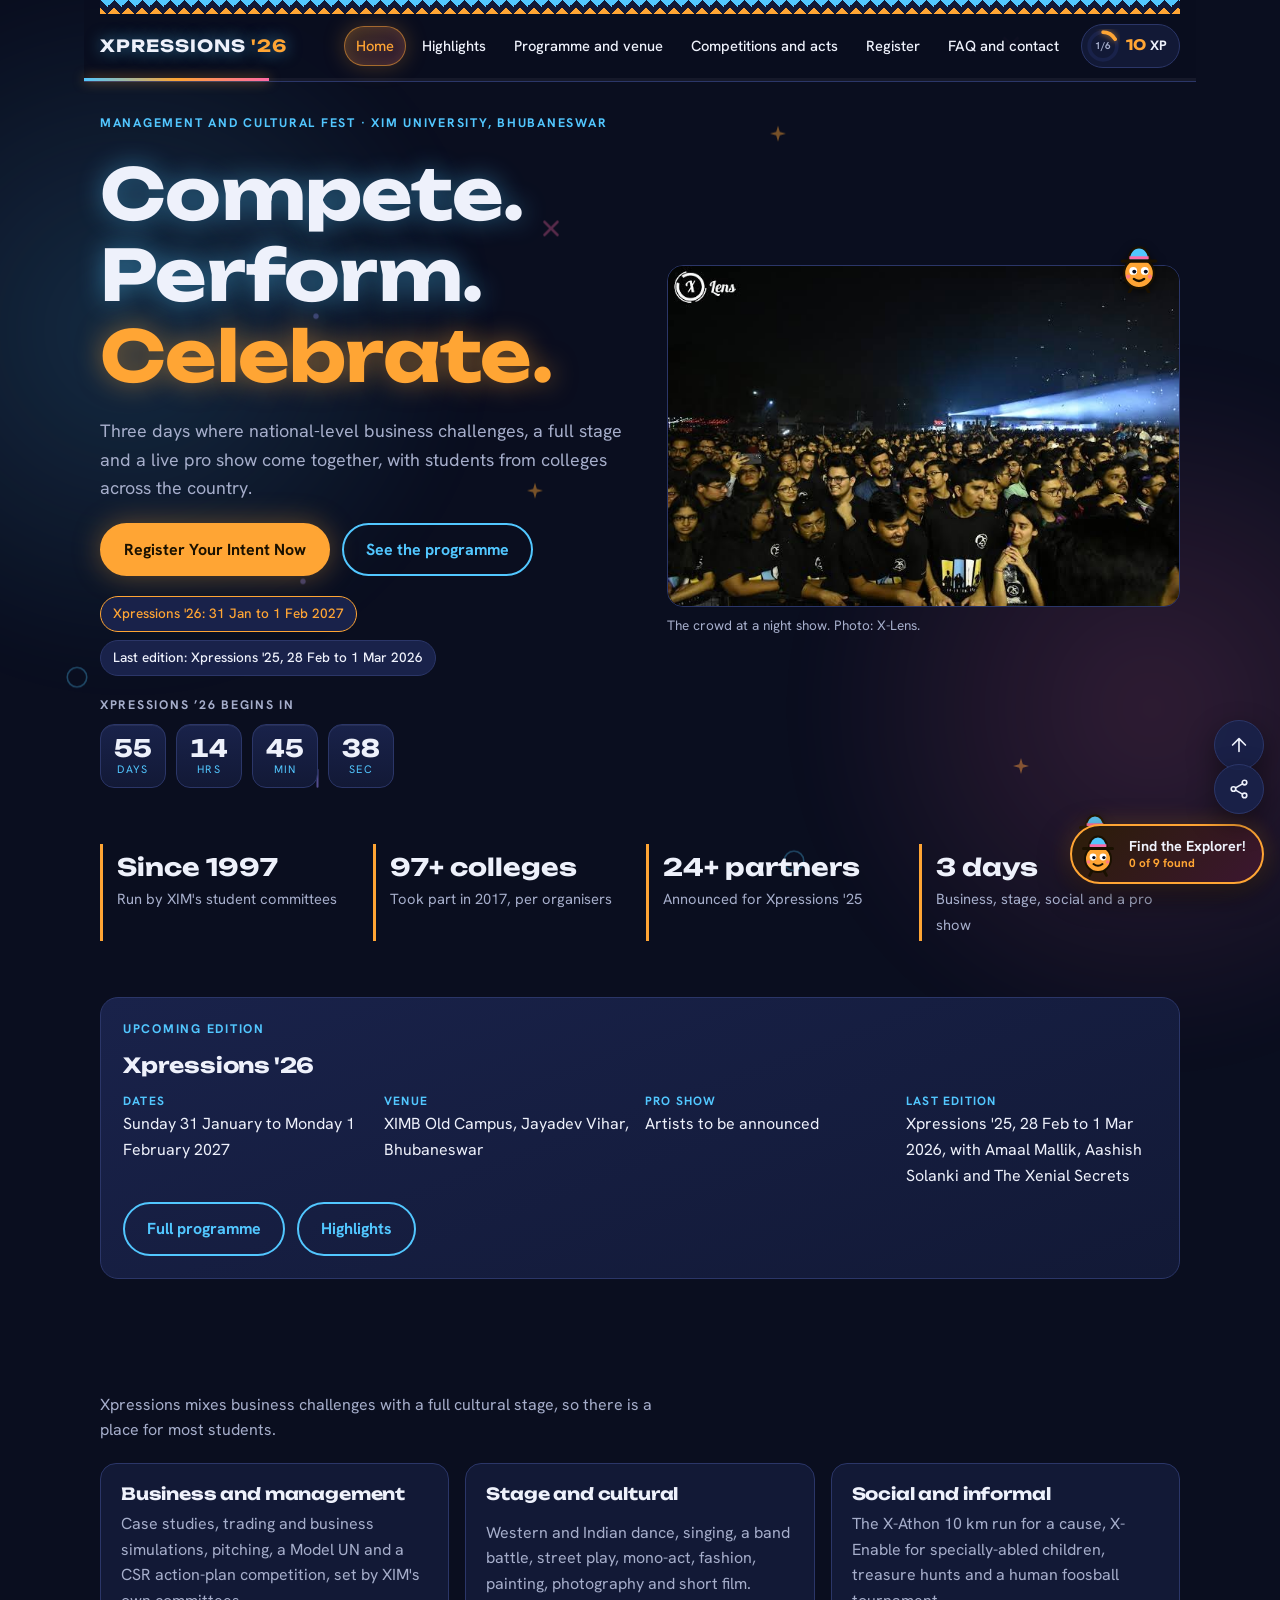
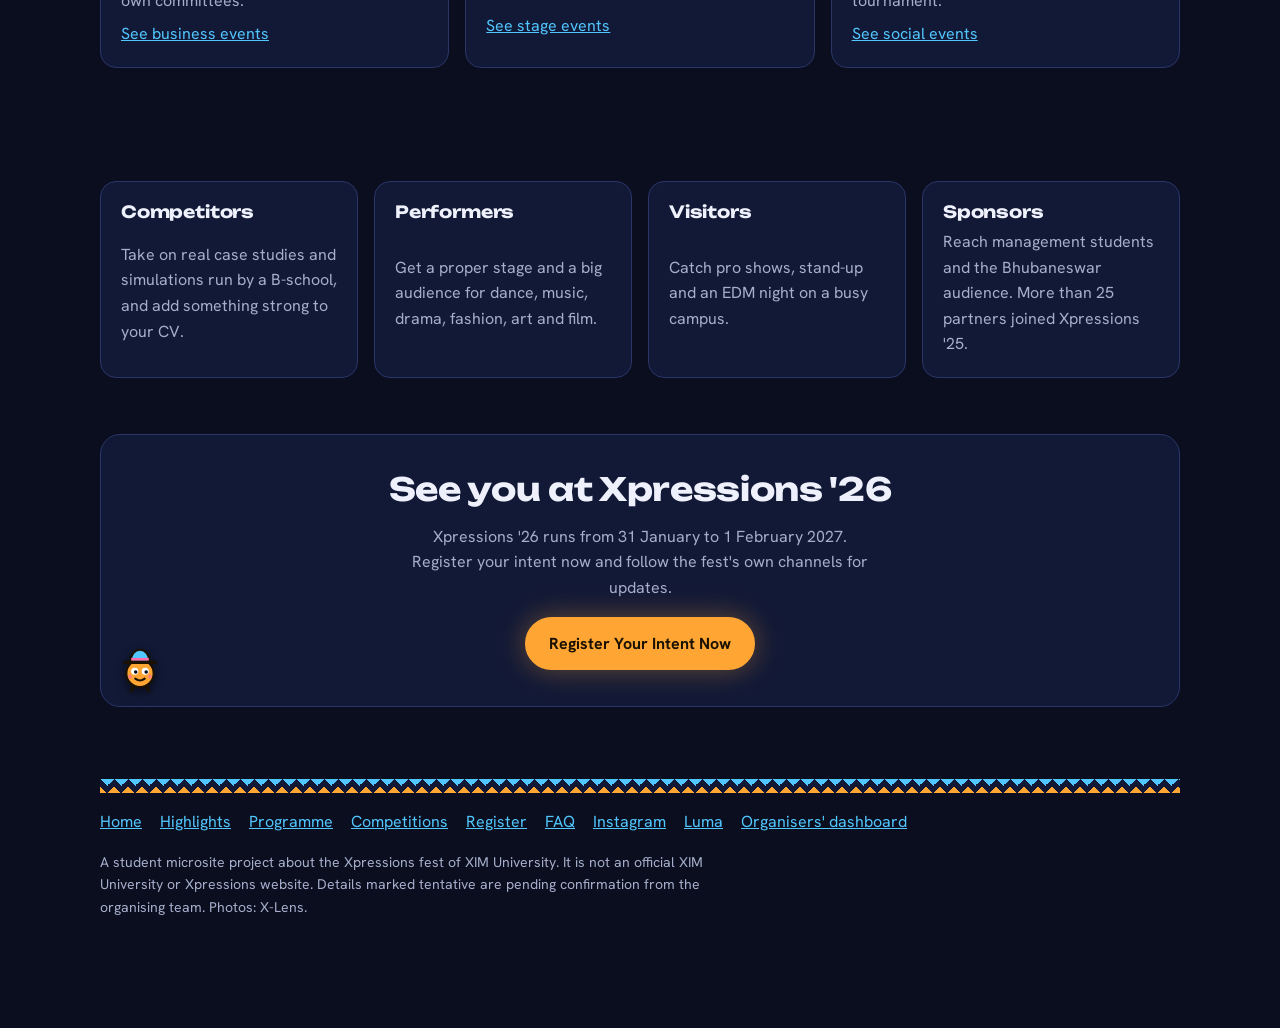
==== commit 41132c1c: "Make the microsite interactive and gamified - Fireworks and confetti: ambient background bursts plus" ====
--- a/index.html
+++ b/index.html
@@ -198,6 +198,7 @@
 
 @media (prefers-reduced-motion: reduce) { html { scroll-behavior: auto; } }
 </style>
+<link rel="stylesheet" href="css/fest.css">
 
 <div class="wrap">
   <header class="site-header">
@@ -223,7 +224,7 @@
       <div class="hero">
         <div class="hero-copy">
           <p class="eyebrow">Management and cultural fest · XIM University, Bhubaneswar</p>
-          <h1>Compete. Perform. <em>Celebrate.</em></h1>
+          <h1><span class="w" style="--i:0">Compete.</span> <span class="w" style="--i:1">Perform.</span> <em class="w" style="--i:2">Celebrate.</em></h1>
           <p class="lead">Three days where national-level business challenges, a full stage and a live pro show come together, with students from colleges across the country.</p>
           <div class="btn-row">
             <a class="btn primary" href="#register">Register Your Intent Now</a>
@@ -263,6 +264,12 @@
         </div>
       </div>
 
+      <div class="section" id="hotSection" hidden>
+        <h2>Most wanted at Xpressions '26</h2>
+        <p class="sub">The events visitors are most interested in so far, live from the Register Your Intent tracker.</p>
+        <div class="hot-list" id="hotEvents"></div>
+      </div>
+
       <div class="section">
         <h2>Three ways to take part</h2>
         <p class="sub">Xpressions mixes business challenges with a full cultural stage, so there is a place for most students.</p>
@@ -333,14 +340,15 @@
 
       <div class="section">
         <h2>Headline acts through the years</h2>
+        <p class="sub">Tap a highlighted name for the artist's Xpressions story, press coverage and video.</p>
         <ul class="timeline">
-          <li><b>2015</b><span>Vishal-Shekhar at Celeblitz, the closing celebrity night.</span></li>
-          <li><b>2017 (20th year)</b><span>Farhan Akhtar at Celeblitz, with the X-Athon 10k and X-Enable as preludes.</span></li>
-          <li><b>2018</b><span>Sunidhi Chauhan performed.</span></li>
-          <li><b>2019</b><span>Mika Singh at Celeblitz, stand-up by Kumar Varun, and a battle of the bands.</span></li>
-          <li><b>January 2023</b><span>Vishal-Shekhar again, with stand-up by Karunesh Talwar. 29 companies sponsored this edition.</span></li>
-          <li><b>January 2024</b><span>Darshan Raval on the celebrity night, Sachin-Jigar on day three and comedy by Aakash Gupta.</span></li>
-          <li><b>28 Feb to 1 Mar 2026</b><span>Amaal Mallik pro show, Aashish Solanki comedy night and The Xenial Secrets EDM night.</span></li>
+          <li><b>2015</b><span><button type="button" class="media-link" data-media="vishal-shekhar">Vishal-Shekhar</button> at Celeblitz, the closing celebrity night.</span></li>
+          <li><b>2017 (20th year)</b><span><button type="button" class="media-link" data-media="farhan-akhtar">Farhan Akhtar</button> at Celeblitz, with the X-Athon 10k and X-Enable as preludes.</span></li>
+          <li><b>2018</b><span><button type="button" class="media-link" data-media="sunidhi-chauhan">Sunidhi Chauhan</button> performed.</span></li>
+          <li><b>2019</b><span><button type="button" class="media-link" data-media="mika-singh">Mika Singh</button> at Celeblitz, stand-up by <button type="button" class="media-link" data-media="kumar-varun">Kumar Varun</button>, and a battle of the bands.</span></li>
+          <li><b>January 2023</b><span><button type="button" class="media-link" data-media="vishal-shekhar">Vishal-Shekhar</button> again, with stand-up by <button type="button" class="media-link" data-media="karunesh-talwar">Karunesh Talwar</button>. 29 companies sponsored this edition.</span></li>
+          <li><b>January 2024</b><span><button type="button" class="media-link" data-media="darshan-raval">Darshan Raval</button> on the celebrity night, <button type="button" class="media-link" data-media="sachin-jigar">Sachin-Jigar</button> on day three and comedy by <button type="button" class="media-link" data-media="aakash-gupta">Aakash Gupta</button>.</span></li>
+          <li><b>28 Feb to 1 Mar 2026</b><span><button type="button" class="media-link" data-media="amaal-mallik">Amaal Mallik</button> pro show, <button type="button" class="media-link" data-media="aashish-solanki">Aashish Solanki</button> comedy night and <button type="button" class="media-link" data-media="xenial-secrets">The Xenial Secrets</button> EDM night.</span></li>
         </ul>
       </div>
 
@@ -444,54 +452,71 @@
       </div>
 
       <div class="section">
+        <h2>Register your intent, event by event</h2>
+        <p class="sub">Tap a button on any card to tell the organisers you plan to attend. It takes one tap, needs no form, and you can withdraw any time. This is interest only, not a registration.</p>
+      </div>
+
+      <div class="section">
+        <h2>Xpressions '26 nights</h2>
+        <div class="comp-list">
+          <div class="comp" data-event="pro-show" data-cat="nights" data-icon="crown" data-img="img/stage.jpg"><small>CELEBRITY NIGHT</small><b>Celebrity pro show</b><p>The headline concert night. The artist will be announced by the organising team.</p></div>
+          <div class="comp" data-event="comedy-night" data-cat="nights" data-icon="laugh"><small>STAND-UP</small><b>Comedy night</b><p>Stand-up comedy on the main stage. The line-up will be announced by the organising team.</p></div>
+          <div class="comp" data-event="edm-night" data-cat="nights" data-icon="disc" data-img="img/crowd.jpg"><small>EDM</small><b>EDM night</b><p>A late-night DJ set, like Sunburn Night at Xpressions '25. The line-up will be announced by the organising team.</p></div>
+          <div class="comp" data-event="prom-night" data-cat="nights" data-icon="sparkle" data-img="img/fashion.jpg"><small>PROM</small><b>Prom: A Red Carpet Affair</b><p>The red-carpet prom night from Xpressions '25. Its return is to be confirmed.</p></div>
+        </div>
+      </div>
+
+      <div class="section">
         <h2>Business and management</h2>
         <div class="comp-list">
-          <div class="comp"><small>MAXIM</small><b>MPower</b><p>A case-study competition run by the marketing committee.</p></div>
-          <div class="comp"><small>CONSTRAT</small><b>Maven</b><p>A case-study competition from the consulting and strategy consortium. Constrat also runs Xhillerate.</p></div>
-          <div class="comp"><small>X-OPS</small><b>Aarohan and Nirnay</b><p>Aarohan is the operations case study. Nirnay is an in-house business simulation game.</p></div>
-          <div class="comp"><small>XSYS</small><b>Case Connect</b><p>A case study that tests business analytics skills.</p></div>
-          <div class="comp"><small>XFIN</small><b>Trade Wars and FinBid</b><p>A trading simulation game and a bidding session that tests strategic thinking.</p></div>
-          <div class="comp"><small>XSEED</small><b>Ad Valorem</b><p>A contest from the entrepreneurship cell where teams show their business talent.</p></div>
-          <div class="comp"><small>IRC</small><b>Pitch It Abroad</b><p>A national-level pitching competition.</p></div>
-          <div class="comp"><small>SOCIAL RESPONSIBILITY CELL</small><b>Vriddhi</b><p>A national-level CSR action-plan competition.</p></div>
-          <div class="comp"><small>SPEAKUP</small><b>XIM Model United Nations</b><p>Two councils: the UN Human Rights Council and the International Press.</p></div>
-          <div class="comp"><small>XQUIZZITE</small><b>Inquizzitive</b><p>The quiz committee's flagship event.</p></div>
+          <div class="comp" data-event="mpower" data-cat="business" data-icon="megaphone"><small>MAXIM</small><b>MPower</b><p>A case-study competition run by the marketing committee.</p></div>
+          <div class="comp" data-event="maven" data-cat="business" data-icon="bulb"><small>CONSTRAT</small><b>Maven</b><p>A case-study competition from the consulting and strategy consortium. Constrat also runs Xhillerate.</p></div>
+          <div class="comp" data-event="aarohan-nirnay" data-cat="business" data-icon="gear"><small>X-OPS</small><b>Aarohan and Nirnay</b><p>Aarohan is the operations case study. Nirnay is an in-house business simulation game.</p></div>
+          <div class="comp" data-event="case-connect" data-cat="business" data-icon="chart"><small>XSYS</small><b>Case Connect</b><p>A case study that tests business analytics skills.</p></div>
+          <div class="comp" data-event="trade-wars-finbid" data-cat="business" data-icon="trend"><small>XFIN</small><b>Trade Wars and FinBid</b><p>A trading simulation game and a bidding session that tests strategic thinking.</p></div>
+          <div class="comp" data-event="ad-valorem" data-cat="business" data-icon="rocket"><small>XSEED</small><b>Ad Valorem</b><p>A contest from the entrepreneurship cell where teams show their business talent.</p></div>
+          <div class="comp" data-event="pitch-it-abroad" data-cat="business" data-icon="globe"><small>IRC</small><b>Pitch It Abroad</b><p>A national-level pitching competition.</p></div>
+          <div class="comp" data-event="vriddhi" data-cat="business" data-icon="leaf"><small>SOCIAL RESPONSIBILITY CELL</small><b>Vriddhi</b><p>A national-level CSR action-plan competition.</p></div>
+          <div class="comp" data-event="ximun" data-cat="business" data-icon="chat"><small>SPEAKUP</small><b>XIM Model United Nations</b><p>Two councils: the UN Human Rights Council and the International Press.</p></div>
+          <div class="comp" data-event="inquizzitive" data-cat="business" data-icon="quiz"><small>XQUIZZITE</small><b>Inquizzitive</b><p>The quiz committee's flagship event.</p></div>
         </div>
       </div>
 
       <div class="section">
         <h2>Stage and cultural</h2>
         <div class="comp-list">
-          <div class="comp"><small>DANCE</small><b>Footloose and Thirkan</b><p>Footloose is Western dance. Thirkan is Indian dance.</p></div>
-          <div class="comp"><small>MUSIC</small><b>Symphony and Goonj</b><p>Symphony is Western singing. Goonj covers Indian and classical music.</p></div>
-          <div class="comp"><small>MUSIC</small><b>Decibelz</b><p>The band battle.</p></div>
-          <div class="comp"><small>THEATRE</small><b>Abhinay and Aaghaz</b><p>Abhinay is a mono-act. Aaghaz is the street play (nukkad natak).</p></div>
-          <div class="comp"><small>FASHION</small><b>Carnival de Vogue</b><p>The ramp-walk competition.</p></div>
-          <div class="comp"><small>ART</small><b>Paint@XIMB</b><p>A painting competition.</p></div>
-          <div class="comp"><small>X-LENS</small><b>Lensation</b><p>A photography competition.</p></div>
-          <div class="comp"><small>TEAM ILLUMINATIX</small><b>The Final Cut</b><p>The annual short-film making competition.</p></div>
-          <div class="comp"><small>LITSOC</small><b>Flight of Fancy</b><p>A quiz and treasure hunt.</p></div>
+          <div class="comp" data-event="footloose-thirkan" data-cat="stage" data-icon="dance"><small>DANCE</small><b>Footloose and Thirkan</b><p>Footloose is Western dance. Thirkan is Indian dance.</p></div>
+          <div class="comp" data-event="symphony-goonj" data-cat="stage" data-icon="mic"><small>MUSIC</small><b>Symphony and Goonj</b><p>Symphony is Western singing. Goonj covers Indian and classical music.</p></div>
+          <div class="comp" data-event="decibelz" data-cat="stage" data-icon="bolt"><small>MUSIC</small><b>Decibelz</b><p>The band battle.</p></div>
+          <div class="comp" data-event="abhinay-aaghaz" data-cat="stage" data-icon="mask"><small>THEATRE</small><b>Abhinay and Aaghaz</b><p>Abhinay is a mono-act. Aaghaz is the street play (nukkad natak).</p></div>
+          <div class="comp" data-event="carnival-de-vogue" data-cat="stage" data-icon="star" data-img="img/fashion.jpg"><small>FASHION</small><b>Carnival de Vogue</b><p>The ramp-walk competition.</p></div>
+          <div class="comp" data-event="paint-ximb" data-cat="stage" data-icon="palette"><small>ART</small><b>Paint@XIMB</b><p>A painting competition.</p></div>
+          <div class="comp" data-event="lensation" data-cat="stage" data-icon="camera"><small>X-LENS</small><b>Lensation</b><p>A photography competition.</p></div>
+          <div class="comp" data-event="final-cut" data-cat="stage" data-icon="film"><small>TEAM ILLUMINATIX</small><b>The Final Cut</b><p>The annual short-film making competition.</p></div>
+          <div class="comp" data-event="flight-of-fancy" data-cat="stage" data-icon="map"><small>LITSOC</small><b>Flight of Fancy</b><p>A quiz and treasure hunt.</p></div>
         </div>
       </div>
 
       <div class="section">
         <h2>Social and informal</h2>
         <div class="comp-list">
-          <div class="comp"><small>SPORTS COMMITTEE</small><b>X-Athon</b><p>A 10 km run for a cause.</p></div>
-          <div class="comp"><small>SOCIAL RESPONSIBILITY CELL</small><b>X-Enable</b><p>A sports event for specially-abled children.</p></div>
-          <div class="comp"><small>FUN</small><b>Foot of Fury</b><p>Human foosball.</p></div>
-          <div class="comp"><small>FUN</small><b>EnigmaX</b><p>An online treasure hunt for XIMB alumni.</p></div>
-          <div class="comp"><small>MEDIA</small><b>Big Xpressions</b><p>The RJ hunt competition.</p></div>
+          <div class="comp" data-event="x-athon" data-cat="social" data-icon="run"><small>SPORTS COMMITTEE</small><b>X-Athon</b><p>A 10 km run for a cause.</p></div>
+          <div class="comp" data-event="x-enable" data-cat="social" data-icon="heart"><small>SOCIAL RESPONSIBILITY CELL</small><b>X-Enable</b><p>A sports event for specially-abled children.</p></div>
+          <div class="comp" data-event="foot-of-fury" data-cat="social" data-icon="ball"><small>FUN</small><b>Foot of Fury</b><p>Human foosball.</p></div>
+          <div class="comp" data-event="enigmax" data-cat="social" data-icon="search"><small>FUN</small><b>EnigmaX</b><p>An online treasure hunt for XIMB alumni.</p></div>
+          <div class="comp" data-event="big-xpressions" data-cat="social" data-icon="radio"><small>MEDIA</small><b>Big Xpressions</b><p>The RJ hunt competition.</p></div>
+          <div class="comp" data-event="xigabyte" data-cat="social" data-icon="gamepad"><small>XSYS</small><b>Xigabyte</b><p>Console and PC gaming. At Xpressions '25 it ran for two days in the Exam Hall.</p></div>
         </div>
       </div>
 
       <div class="section">
         <h2>Performances at Xpressions '25</h2>
+        <p class="sub">Tap a name for the artist spotlight.</p>
         <div class="grid">
-          <div class="card"><h3>Amaal Mallik</h3><p>Pro show, 1 March, 7 pm onwards, XIM Ground.</p></div>
-          <div class="card"><h3>Aashish Solanki</h3><p>Comedy night, 28 February.</p></div>
-          <div class="card"><h3>The Xenial Secrets</h3><p>EDM night, called Sunburn Night, 28 February.</p></div>
-          <div class="card"><h3>Satyabrat</h3><p>Stand-up comedy, on a poster dated 28 February.</p></div>
+          <div class="card"><h3><button type="button" class="media-link" data-media="amaal-mallik">Amaal Mallik</button></h3><p>Pro show, 1 March, 7 pm onwards, XIM Ground.</p></div>
+          <div class="card"><h3><button type="button" class="media-link" data-media="aashish-solanki">Aashish Solanki</button></h3><p>Comedy night, 28 February.</p></div>
+          <div class="card"><h3><button type="button" class="media-link" data-media="xenial-secrets">The Xenial Secrets</button></h3><p>EDM night, called Sunburn Night, 28 February.</p></div>
+          <div class="card"><h3><button type="button" class="media-link" data-media="satyabrat">Satyabrat</button></h3><p>Stand-up comedy, on a poster dated 28 February.</p></div>
         </div>
       </div>
 
@@ -522,6 +547,12 @@
           <strong>Tentative</strong>
           <p>Xpressions '26 runs from 31 January to 1 February 2027. Registration details, including fees and deadlines, will be confirmed by the organising team.</p>
         </div>
+      </div>
+
+      <div class="section">
+        <h2>Pick the events you want to attend</h2>
+        <p class="sub">One tap per event, no form and no sign-in. Your interest helps the organisers plan venues and capacity, and you can withdraw it any time.</p>
+        <div class="hub" id="intentHub"></div>
       </div>
 
       <div class="section">
@@ -606,6 +637,7 @@
       <a href="#home">Home</a><a href="#highlights">Highlights</a><a href="#programme">Programme</a><a href="#competitions">Competitions</a><a href="#register">Register</a><a href="#faq">FAQ</a>
       <a href="https://www.instagram.com/ximbxpressions" target="_blank" rel="noopener">Instagram</a>
       <a href="https://luma.com/user/usr-GfukqIi26hdF0ZC" target="_blank" rel="noopener">Luma</a>
+      <a href="organisers.html">Organisers' dashboard</a>
     </div>
     <p>A student microsite project about the Xpressions fest of XIM University. It is not an official XIM University or Xpressions website. Details marked tentative are pending confirmation from the organising team. Photos: X-Lens.</p>
   </footer>
@@ -649,5 +681,12 @@
   show(current(), false);
 })();
 </script>
+<!-- Interactive layer: config first, then the effects engine, core, and feature modules -->
+<script src="js/config.js"></script>
+<script src="js/fx.js"></script>
+<script src="js/fest.js"></script>
+<script src="js/media.js"></script>
+<script src="js/intent.js"></script>
+<script src="js/game.js"></script>
 
 </body></html>
--- a/css/fest.css
+++ b/css/fest.css
@@ -0,0 +1,522 @@
+/*
+ * Xpressions '26 interactive layer.
+ * Extends the original night-stage theme in index.html (same tokens, fonts and colours).
+ */
+:root {
+  --violet: #9b8cff;
+  --mint: #7dffb2;
+  --ease-out: cubic-bezier(.2, .8, .2, 1);
+  --ease-back: cubic-bezier(.34, 1.56, .64, 1);
+}
+
+/* ---------- layering ---------- */
+.wrap { position: relative; z-index: 1; }
+.fx-bg, .fx-fg { position: fixed; inset: 0; width: 100%; height: 100%; pointer-events: none; }
+.fx-bg { z-index: 0; }
+.fx-fg { z-index: 90; }
+.sr-only { position: absolute; width: 1px; height: 1px; overflow: hidden; clip: rect(0 0 0 0); white-space: nowrap; }
+
+/* Slow moving stage lights behind everything */
+.stage-lights { position: fixed; inset: -20%; z-index: 0; pointer-events: none; overflow: hidden; }
+.stage-lights::before, .stage-lights::after {
+  content: ""; position: absolute; width: 60vmax; height: 60vmax; border-radius: 50%; filter: blur(40px); opacity: .16;
+  animation: xp-drift 26s ease-in-out infinite alternate;
+}
+.stage-lights::before { background: radial-gradient(circle, #52c7ff, transparent 65%); left: 0; top: 10%; }
+.stage-lights::after { background: radial-gradient(circle, #ff6aa6, transparent 65%); right: 0; top: 40%; animation-duration: 32s; animation-direction: alternate-reverse; }
+@keyframes xp-drift { to { transform: translate(18vw, 12vh) scale(1.15); } }
+
+/* Parallax shapes */
+.decor { position: fixed; inset: 0; z-index: 0; pointer-events: none; overflow: hidden; }
+.decor i { position: absolute; top: 0; display: block; width: 26px; opacity: .32; will-change: transform; }
+.decor i.d-star { width: 20px; opacity: .45; }
+.decor i.d-dot { width: 18px; }
+.decor i span { display: block; animation: xp-float 9s ease-in-out infinite alternate; }
+.decor svg { display: block; width: 100%; height: auto; }
+@keyframes xp-float { from { transform: translateY(0) rotate(0deg); } to { transform: translateY(-22px) rotate(40deg); } }
+
+/* ---------- click pop ---------- */
+.fx-pop { animation: xp-pop .5s var(--ease-back); }
+@keyframes xp-pop { 0% { scale: 1; } 35% { scale: .93; filter: brightness(1.25); } 70% { scale: 1.04; } 100% { scale: 1; filter: none; } }
+
+/* ---------- header additions ---------- */
+.xp-chip {
+  display: inline-flex; align-items: center; gap: 6px; margin-left: auto; min-height: 44px; padding: 4px 12px 4px 4px;
+  border-radius: 999px; border: 1px solid var(--line); background: var(--surface); color: var(--fg);
+  font: inherit; font-weight: 700; font-size: .85rem; cursor: pointer; position: relative;
+  transition: border-color .2s, box-shadow .2s, translate .25s var(--ease-back);
+}
+.xp-chip:hover { border-color: var(--amber); box-shadow: 0 0 18px rgba(255, 165, 52, .3); translate: 0 -1px; }
+.xp-ring { width: 34px; height: 34px; transform: rotate(-90deg); }
+.xp-ring circle { fill: none; stroke-width: 3.5; }
+.xp-ring-bg { stroke: var(--surface-2); }
+.xp-ring-fg { stroke: var(--amber); stroke-linecap: round; transition: stroke-dashoffset .9s var(--ease-out); filter: drop-shadow(0 0 3px rgba(255, 165, 52, .7)); }
+.xp-sec { position: absolute; left: 4px; width: 34px; text-align: center; font-size: .62rem; color: var(--muted); }
+.xp-label b { color: var(--amber); font-family: var(--font-display); font-size: .9rem; }
+.xp-chip.bump .xp-label { animation: xp-bump .6s var(--ease-back); }
+@keyframes xp-bump { 40% { transform: scale(1.25); } }
+.bar { gap: 10px; }
+.menu-btn { flex: none; }
+
+.xp-progress { height: 3px; margin-inline: calc(-1 * max(16px, env(safe-area-inset-left, 0px))); background: rgba(255, 255, 255, .05); }
+.xp-progress span {
+  display: block; height: 100%; width: 0; background: linear-gradient(90deg, var(--blue), var(--amber), var(--rose));
+  box-shadow: 0 0 12px rgba(255, 165, 52, .7); transition: width 1s var(--ease-out);
+}
+
+/* nav: icons, hover, animated indicator */
+.nav a { display: flex; align-items: center; gap: 10px; transition: color .2s, background .2s, translate .3s var(--ease-back); }
+.nav a:hover { color: var(--amber); }
+.nav-ico { width: 18px; height: 18px; flex: none; display: inline-grid; color: var(--blue); transition: color .2s, transform .3s var(--ease-back); }
+.nav-ico svg { width: 100%; height: 100%; }
+.nav a:hover .nav-ico { transform: rotate(-10deg) scale(1.15); color: var(--amber); }
+.nav a[aria-current="page"] .nav-ico { color: var(--amber); animation: xp-bob 1.8s ease-in-out infinite; }
+@keyframes xp-bob { 50% { transform: translateY(-3px); } }
+.nav-ink { display: none; }
+.brand { white-space: nowrap; }
+/* Mid widths: the full nav does not fit beside the brand and passport chip, so keep the dropdown */
+@media (min-width: 860px) and (max-width: 1139px) {
+  .menu-btn { display: inline-block; }
+  .nav { display: none; position: absolute; top: 100%; left: 0; right: 0; background: var(--surface); border: 1px solid var(--line); border-radius: 14px; padding: 8px; box-shadow: 0 18px 40px rgba(0, 0, 0, .5); gap: 2px; }
+  .nav.open { display: grid; }
+  .nav a { padding: 12px 14px; min-height: 44px; }
+}
+@media (min-width: 1140px) {
+  .brand { order: 1; }
+  .nav { order: 2; margin-left: auto; position: relative; isolation: isolate; }
+  .xp-chip { order: 3; margin-left: 0; }
+  .menu-btn { order: 4; }
+  .nav a { padding: 8px 12px; font-size: .92rem; border-radius: 999px; white-space: nowrap; }
+  .nav a:hover { translate: 0 -2px; }
+  .nav a[aria-current="page"] { background: transparent; }
+  .nav-ico { display: none; }
+  .nav-ink {
+    display: block; position: absolute; left: 0; top: 0; z-index: -1; border-radius: 999px; opacity: 0;
+    background: linear-gradient(135deg, rgba(255, 165, 52, .22), rgba(255, 106, 166, .16));
+    border: 1px solid rgba(255, 165, 52, .55); box-shadow: 0 0 22px rgba(255, 165, 52, .25), inset 0 0 12px rgba(255, 165, 52, .15);
+    transition: transform .5s var(--ease-back), width .5s var(--ease-back), opacity .3s;
+  }
+  .nav-ink.ready { opacity: 1; }
+}
+@media (max-width: 420px) { .xp-label { display: none; } .xp-chip { padding-right: 4px; } }
+
+/* ---------- page transitions ---------- */
+.page.page-in { animation: xp-page-in .6s var(--ease-out) both; }
+@keyframes xp-page-in { from { opacity: 0; transform: translateY(20px); } to { opacity: 1; transform: none; } }
+.wipe {
+  position: fixed; inset: 0; z-index: 70; pointer-events: none; transform: translateX(-110%);
+  background: linear-gradient(100deg, transparent 30%, rgba(255, 165, 52, .13) 44%, rgba(82, 199, 255, .18) 56%, transparent 70%);
+}
+.wipe.go { animation: xp-wipe .75s ease-out; }
+@keyframes xp-wipe { from { transform: translateX(-110%); } to { transform: translateX(110%); } }
+
+/* ---------- scroll reveal ---------- */
+html.xp .rv {
+  opacity: 0; transform: translateY(24px);
+  transition: opacity .7s var(--ease-out), transform .7s var(--ease-out), translate .35s var(--ease-back), box-shadow .35s, border-color .35s;
+  transition-delay: var(--d, 0ms), var(--d, 0ms), 0s, 0s, 0s;
+}
+html.xp .rv.in { opacity: 1; transform: none; }
+html.xp .section > h2.rv { transform: none; clip-path: inset(-20% 100% -30% 0); transition: clip-path 1s var(--ease-out), opacity .4s; }
+html.xp .section > h2.rv.in { clip-path: inset(-20% -12px -30% 0); }
+
+/* ---------- hero ---------- */
+.hero h1 .w { display: inline-block; animation: xp-word .9s var(--ease-back) both; animation-delay: calc(var(--i, 0) * 150ms + 150ms); }
+@keyframes xp-word { from { opacity: 0; transform: translateY(.5em) rotate(-4deg); } to { opacity: 1; transform: none; } }
+.hero h1 em.w { animation: xp-word .9s var(--ease-back) both, xp-neon 3.6s ease-in-out 1.4s infinite; animation-delay: calc(var(--i, 0) * 150ms + 150ms), 1.4s; }
+@keyframes xp-neon { 50% { text-shadow: 0 0 34px rgba(255, 165, 52, .9), 0 0 4px rgba(255, 220, 160, .9); } }
+.figure img.zoomable { cursor: zoom-in; transition: transform .5s var(--ease-out), box-shadow .4s, border-color .4s; }
+.figure:hover img.zoomable { transform: scale(1.02); border-color: var(--blue); box-shadow: 0 18px 48px -18px rgba(82, 199, 255, .55); }
+.figure img.zoomable:focus-visible { outline: 3px solid var(--amber); outline-offset: 3px; }
+
+.countdown { display: grid; gap: 8px; }
+.cd-label { font-size: .78rem; text-transform: uppercase; letter-spacing: .14em; color: var(--muted); font-weight: 700; }
+.cd-live { color: var(--amber); }
+.cd-cells { display: flex; gap: 10px; flex-wrap: wrap; }
+.cd-cell {
+  display: grid; justify-items: center; min-width: 66px; padding: 10px 8px 8px; border-radius: 14px;
+  background: linear-gradient(180deg, var(--surface-2), var(--surface)); border: 1px solid var(--line);
+  box-shadow: inset 0 1px 0 rgba(255, 255, 255, .06);
+}
+.cd-cell b { font-family: var(--font-display); font-size: 1.5rem; line-height: 1.1; color: var(--fg); font-variant-numeric: tabular-nums; display: inline-block; }
+.cd-cell b.flip { animation: xp-flip .45s var(--ease-out); }
+@keyframes xp-flip { from { transform: translateY(-40%); opacity: .2; } to { transform: none; opacity: 1; } }
+.cd-cell small { font-size: .68rem; text-transform: uppercase; letter-spacing: .12em; color: var(--blue); }
+
+/* ---------- cards: lift and glow (uses `translate` so it never fights reveal transforms) ---------- */
+.card, .comp, .day, .step, .stat, details, .latest, .cta-band, .notice { transition: translate .35s var(--ease-back), box-shadow .35s, border-color .35s; }
+a.card:hover, .grid .card:hover, .day:hover, .step:hover, .contact .card:hover { translate: 0 -5px; border-color: var(--blue); box-shadow: 0 16px 40px -18px rgba(82, 199, 255, .5); }
+details:hover { border-color: rgba(255, 165, 52, .6); }
+.stat:hover b { color: var(--amber); text-shadow: 0 0 18px rgba(255, 165, 52, .5); }
+.stat b { transition: color .3s, text-shadow .3s; }
+
+/* Artist names that open media */
+.media-link {
+  font: inherit; color: var(--fg); font-weight: 700; background: none; border: 0; padding: 0 2px; cursor: pointer;
+  border-bottom: 2px dashed var(--amber); line-height: 1.3; display: inline;
+  background-image: linear-gradient(transparent 60%, rgba(255, 165, 52, .25) 60%); background-size: 0% 100%; background-repeat: no-repeat;
+  transition: background-size .35s var(--ease-out), color .2s;
+}
+.media-link::after { content: " \25B6"; font-size: .62em; color: var(--amber); vertical-align: middle; }
+.media-link:hover, .media-link:focus-visible { background-size: 100% 100%; color: var(--amber); }
+.card h3 .media-link { font-size: inherit; font-family: inherit; }
+
+/* ---------- event cards ---------- */
+.comp.ev { --c: var(--blue); --c2: var(--violet); padding: 0; gap: 0; overflow: hidden; cursor: pointer; grid-template-rows: auto 1fr auto; }
+.cat-business { --c: #52c7ff; --c2: #9b8cff; }
+.cat-stage { --c: #ff6aa6; --c2: #ffa534; }
+.cat-social { --c: #7dffb2; --c2: #52c7ff; }
+.cat-nights { --c: #ffa534; --c2: #ff6aa6; }
+.comp.ev:hover, .comp.ev:focus-within { translate: 0 -6px; border-color: var(--c); box-shadow: 0 18px 44px -16px color-mix(in srgb, var(--c) 60%, transparent); }
+.comp.ev.is-in { border-color: color-mix(in srgb, var(--c) 70%, transparent); }
+.ev-visual {
+  position: relative; height: 92px; overflow: hidden;
+  background:
+    radial-gradient(circle at 1px 1px, rgba(10, 14, 31, .35) 1px, transparent 1.5px) 0 0 / 10px 10px,
+    linear-gradient(135deg, var(--c), var(--c2));
+}
+.ev-visual img { position: absolute; inset: 0; width: 100%; height: 100%; object-fit: cover; opacity: .55; mix-blend-mode: luminosity; transition: transform .7s var(--ease-out), opacity .4s; }
+.ev-visual::after { content: ""; position: absolute; inset: 0; background: linear-gradient(180deg, transparent 30%, rgba(10, 14, 31, .55)); }
+.ev-ico { position: absolute; right: 10px; top: 50%; width: 64px; height: 64px; translate: 0 -50%; color: rgba(10, 14, 31, .78); z-index: 1; transition: transform .5s var(--ease-back); }
+.ev-ico svg { width: 100%; height: 100%; stroke-width: 1.6; }
+.ev-cat { position: absolute; left: 14px; bottom: 10px; z-index: 1; font-size: .7rem; font-weight: 700; letter-spacing: .12em; text-transform: uppercase; color: #fff; text-shadow: 0 1px 6px rgba(0, 0, 0, .6); }
+.comp.ev:hover .ev-ico { transform: scale(1.15) rotate(-8deg); }
+.comp.ev:hover .ev-visual img { transform: scale(1.08); opacity: .7; }
+.ev-body { display: grid; gap: 4px; padding: 14px 16px 10px; align-content: start; }
+.ev-when { display: flex; align-items: center; gap: 6px; font-size: .82rem !important; color: var(--muted); margin-top: 4px; }
+.ev-when svg { width: 15px; height: 15px; flex: none; color: var(--c); }
+.ev-foot { display: grid; gap: 10px; padding: 0 16px 16px; }
+.ev-count { font-size: .9rem; color: var(--muted); display: flex; align-items: baseline; gap: 4px; min-height: 1.6em; }
+.ev-count b { font-family: var(--font-display); color: var(--fg); font-size: 1.2rem; font-variant-numeric: tabular-nums; }
+.ev-count.bump b { animation: xp-bump .6s var(--ease-back); color: var(--amber); }
+.ev-soon { font-size: .82rem; color: var(--muted); font-style: italic; }
+.ev-actions { display: flex; gap: 8px; flex-wrap: wrap; }
+
+.intent-btn {
+  position: relative; display: inline-flex; align-items: center; justify-content: center; gap: 6px; min-height: 44px; padding: 8px 16px;
+  border-radius: 999px; border: 2px solid var(--amber); background: rgba(255, 165, 52, .08); color: var(--amber);
+  font: inherit; font-weight: 700; font-size: .92rem; cursor: pointer; overflow: hidden;
+  transition: background .25s, color .25s, border-color .25s, box-shadow .25s, translate .3s var(--ease-back);
+}
+.intent-btn:hover { background: rgba(255, 165, 52, .18); box-shadow: 0 0 22px rgba(255, 165, 52, .35); translate: 0 -2px; }
+.intent-btn svg { width: 16px; height: 16px; }
+.intent-btn .ib-on, .intent-btn .ib-out { display: none; }
+.intent-btn .ib-on { align-items: center; gap: 6px; }
+.intent-btn[aria-pressed="true"] { background: var(--amber); color: #1a1100; border-color: var(--amber); box-shadow: 0 0 24px rgba(255, 165, 52, .45); animation: xp-jelly .55s var(--ease-back); }
+.intent-btn[aria-pressed="true"] .ib-off { display: none; }
+.intent-btn[aria-pressed="true"] .ib-on { display: inline-flex; }
+.intent-btn[aria-pressed="true"]:hover .ib-on, .intent-btn[aria-pressed="true"]:focus-visible .ib-on { display: none; }
+.intent-btn[aria-pressed="true"]:hover .ib-out, .intent-btn[aria-pressed="true"]:focus-visible .ib-out { display: inline; }
+.intent-btn[aria-pressed="true"]:hover { background: #ffb85c; }
+.intent-btn.busy { opacity: .75; cursor: progress; }
+.intent-btn::before {
+  content: ""; position: absolute; inset: 0; background: linear-gradient(110deg, transparent 30%, rgba(255, 255, 255, .45) 50%, transparent 70%);
+  transform: translateX(-120%); pointer-events: none;
+}
+.intent-btn:hover::before { transition: transform .7s; transform: translateX(120%); }
+.intent-btn.sm { min-height: 40px; padding: 6px 14px; font-size: .85rem; }
+@keyframes xp-jelly { 0% { scale: 1; } 30% { scale: 1.12 .9; } 55% { scale: .94 1.06; } 100% { scale: 1; } }
+.ev-more {
+  min-height: 44px; padding: 8px 14px; border-radius: 999px; border: 1px solid var(--line); background: var(--surface-2); color: var(--fg);
+  font: inherit; font-weight: 500; font-size: .9rem; cursor: pointer; transition: border-color .2s, color .2s;
+}
+.ev-more:hover { border-color: var(--c, var(--blue)); color: var(--c, var(--blue)); }
+
+/* event details modal */
+.ev-detail { display: grid; gap: 14px; }
+.ev-visual.big { height: 150px; border-radius: 14px; }
+.ev-visual.big .ev-ico { width: 96px; height: 96px; }
+.ev-desc { color: var(--fg); font-size: 1.05rem; }
+.ev-dl { margin: 0; display: grid; gap: 10px; grid-template-columns: repeat(auto-fit, minmax(min(100%, 180px), 1fr)); }
+.ev-dl dt { font-size: .72rem; text-transform: uppercase; letter-spacing: .1em; color: var(--c); font-weight: 700; }
+.ev-dl dd { margin: 0; color: var(--muted); }
+.ev-detail .ev-foot { padding: 0; }
+
+/* ---------- register-your-intent hub ---------- */
+.hub { display: grid; gap: 16px; }
+.hub-status { display: flex; align-items: center; gap: 10px; color: var(--muted); font-size: .92rem; }
+.hub-status i { width: 10px; height: 10px; border-radius: 50%; background: var(--muted); flex: none; }
+.hub-status.live i { background: var(--mint); box-shadow: 0 0 0 0 rgba(125, 255, 178, .6); animation: xp-ping 1.8s infinite; }
+.hub-status.loading i { background: var(--blue); animation: xp-ping 1s infinite; }
+.hub-status.offline i { background: var(--amber); }
+.hub-status.error i { background: var(--rose); }
+@keyframes xp-ping { 70% { box-shadow: 0 0 0 10px rgba(125, 255, 178, 0); } 100% { box-shadow: 0 0 0 0 rgba(125, 255, 178, 0); } }
+.hub-picks { position: relative; background: linear-gradient(160deg, var(--surface-2), var(--surface)); border: 1px solid var(--line); border-radius: 16px; padding: 16px 18px; }
+.picks-body { display: grid; gap: 10px; padding-right: 36px; }
+.pick-chips { display: flex; flex-wrap: wrap; gap: 8px; }
+.pick-chip { font: inherit; font-size: .85rem; font-weight: 500; cursor: pointer; padding: 6px 12px; border-radius: 999px; border: 1px solid var(--c); background: color-mix(in srgb, var(--c) 14%, transparent); color: var(--fg); animation: xp-word .5s var(--ease-back); }
+.hub-filters { display: flex; flex-wrap: wrap; gap: 8px; }
+.chip-btn { font: inherit; font-size: .88rem; font-weight: 700; min-height: 40px; padding: 6px 14px; border-radius: 999px; cursor: pointer; border: 1px solid var(--line); background: var(--surface); color: var(--muted); transition: all .2s; }
+.chip-btn:hover { color: var(--fg); border-color: var(--blue); }
+.chip-btn[aria-pressed="true"] { background: var(--blue); color: #04121c; border-color: var(--blue); }
+.hub-list { display: grid; gap: 8px; }
+.hub-row {
+  display: grid; grid-template-columns: 40px 1fr auto; grid-template-areas: "ico name btn" "ico count btn"; align-items: center; gap: 2px 12px;
+  padding: 10px 12px; border-radius: 14px; background: var(--surface); border: 1px solid var(--line); border-left: 4px solid var(--c);
+}
+.hub-row.is-in { background: color-mix(in srgb, var(--c) 9%, var(--surface)); }
+.hub-row[hidden] { display: none; }
+.hub-ico { grid-area: ico; width: 40px; height: 40px; border-radius: 12px; display: grid; place-items: center; background: color-mix(in srgb, var(--c) 18%, transparent); color: var(--c); }
+.hub-ico svg { width: 22px; height: 22px; }
+.hub-name { grid-area: name; min-width: 0; display: grid; }
+.hub-link { font: inherit; font-weight: 700; color: var(--fg); background: none; border: 0; padding: 0; text-align: left; cursor: pointer; }
+.hub-link:hover { color: var(--c); text-decoration: underline; }
+.hub-name small { color: var(--muted); font-size: .78rem; }
+.hub-row .ev-count { grid-area: count; font-size: .82rem; min-height: 0; }
+.hub-row .ev-count b { font-size: 1rem; }
+.hub-row .intent-btn { grid-area: btn; }
+@media (min-width: 700px) {
+  .hub-row { grid-template-columns: 40px 1fr 190px auto; grid-template-areas: "ico name count btn"; }
+}
+.hub-note { color: var(--muted); font-size: .9rem; border-left: 3px solid var(--amber); padding-left: 12px; }
+.hub-note strong { color: var(--fg); }
+
+/* home: most wanted */
+.hot-list { display: grid; gap: 10px; }
+.hot-card {
+  display: grid; grid-template-columns: auto 1fr; grid-template-areas: "rank name" "bar bar" "n n"; gap: 6px 12px; align-items: center; text-align: left;
+  padding: 14px 16px; border-radius: 16px; background: var(--surface); border: 1px solid var(--line); border-left: 4px solid var(--c); color: var(--fg); font: inherit; cursor: pointer;
+  transition: translate .3s var(--ease-back), box-shadow .3s;
+}
+.hot-card:hover { translate: 0 -4px; box-shadow: 0 14px 34px -16px var(--c); }
+.hot-rank { grid-area: rank; font-family: var(--font-display); color: var(--c); font-size: 1.3rem; }
+.hot-name { grid-area: name; font-weight: 700; display: grid; }
+.hot-name small { color: var(--muted); font-weight: 500; font-size: .78rem; }
+.hot-bar { grid-area: bar; height: 8px; border-radius: 99px; background: var(--surface-2); overflow: hidden; }
+.hot-bar i { display: block; height: 100%; border-radius: inherit; background: linear-gradient(90deg, var(--c), var(--c2)); animation: xp-grow 1.2s var(--ease-out); }
+@keyframes xp-grow { from { width: 0 !important; } }
+.hot-n { grid-area: n; color: var(--muted); font-size: .88rem; }
+.hot-n b { color: var(--fg); font-family: var(--font-display); }
+@media (min-width: 760px) { .hot-list { grid-template-columns: repeat(3, 1fr); } }
+
+/* ---------- floating buttons ---------- */
+.fabs {
+  position: fixed; z-index: 40; right: max(16px, env(safe-area-inset-right, 0px)); bottom: max(16px, env(safe-area-inset-bottom, 0px));
+  display: flex; flex-direction: column; align-items: flex-end; gap: 10px; pointer-events: none;
+}
+.fabs > * { pointer-events: auto; }
+.fab {
+  width: 50px; height: 50px; border-radius: 50%; display: grid; place-items: center; cursor: pointer; color: var(--fg);
+  background: rgba(25, 34, 74, .92); border: 1px solid var(--line); box-shadow: 0 10px 28px rgba(0, 0, 0, .45);
+  transition: translate .3s var(--ease-back), opacity .3s, border-color .2s, color .2s;
+}
+.fab svg { width: 22px; height: 22px; }
+.fab:hover { border-color: var(--blue); color: var(--blue); translate: 0 -3px; }
+.fab-top { opacity: 0; translate: 0 16px; pointer-events: none; }
+.fab-top.show { opacity: 1; translate: 0 0; pointer-events: auto; }
+.fab-top.show:hover { translate: 0 -3px; }
+.fab-social { position: relative; }
+.social-menu {
+  position: absolute; right: 60px; bottom: 0; display: flex; gap: 6px; padding: 6px; border-radius: 999px;
+  background: var(--surface); border: 1px solid var(--line); box-shadow: 0 12px 30px rgba(0, 0, 0, .5); animation: xp-slide .35s var(--ease-back);
+}
+.social-menu[hidden] { display: none; }
+.social-menu a { display: inline-flex; align-items: center; gap: 6px; padding: 8px 12px; border-radius: 999px; color: var(--fg); text-decoration: none; font-weight: 700; font-size: .85rem; min-height: 40px; white-space: nowrap; }
+.social-menu a:hover { background: var(--surface-2); color: var(--amber); }
+.social-menu svg { width: 18px; height: 18px; }
+@keyframes xp-slide { from { opacity: 0; transform: translateX(12px) scale(.9); } }
+.fab-game {
+  display: inline-flex; align-items: center; gap: 10px; padding: 5px 16px 5px 5px; border-radius: 999px; cursor: pointer;
+  background: linear-gradient(135deg, #2c1d07, #3b1630); border: 2px solid var(--amber); color: var(--fg); font: inherit; font-weight: 700; text-align: left;
+  box-shadow: 0 10px 30px rgba(0, 0, 0, .5), 0 0 24px rgba(255, 165, 52, .25); transition: translate .3s var(--ease-back), box-shadow .3s;
+}
+.fab-game:hover { translate: 0 -3px; box-shadow: 0 14px 34px rgba(0, 0, 0, .5), 0 0 30px rgba(255, 165, 52, .45); }
+.fab-mascot { width: 42px; height: 46px; display: block; animation: xp-bob 2.4s ease-in-out infinite; }
+.fab-mascot svg { width: 100%; height: 100%; }
+.fab-lbl { display: grid; font-size: .9rem; line-height: 1.2; }
+.fab-lbl small { color: var(--amber); font-size: .74rem; }
+.fab-game.bounce { animation: xp-jelly .6s var(--ease-back); }
+@media (max-width: 640px) {
+  .fab-lbl { display: none; }
+  .fab-game { padding: 3px; }
+  .fab { width: 46px; height: 46px; }
+  .social-menu { flex-direction: column; right: 0; bottom: 56px; border-radius: 18px; }
+}
+body { padding-bottom: 110px; }
+
+/* shooting star surprise */
+.shooting-star {
+  position: fixed; z-index: 45; width: 40px; height: 40px; padding: 6px; border: 0; background: none; cursor: pointer;
+  filter: drop-shadow(0 0 10px rgba(255, 165, 52, .9)); animation: xp-twinkle 1.2s ease-in-out infinite, xp-drift-star 9s linear forwards;
+}
+.shooting-star svg { width: 100%; height: 100%; }
+@keyframes xp-twinkle { 50% { scale: 1.25; rotate: 25deg; } }
+@keyframes xp-drift-star { 0% { opacity: 0; translate: 0 0; } 8% { opacity: 1; } 90% { opacity: 1; } 100% { opacity: 0; translate: 0 -120px; } }
+
+/* ---------- toasts ---------- */
+.toasts {
+  position: fixed; z-index: 95; left: 50%; top: calc(env(safe-area-inset-top, 0px) + 78px); translate: -50% 0;
+  width: min(calc(100vw - 32px), 400px); display: grid; gap: 8px; pointer-events: none;
+}
+.toast {
+  display: flex; gap: 12px; align-items: flex-start; padding: 12px 14px; border-radius: 14px;
+  background: rgba(18, 25, 54, .97); border: 1px solid var(--amber); box-shadow: 0 16px 40px rgba(0, 0, 0, .55), 0 0 24px rgba(255, 165, 52, .2);
+  animation: xp-toast-in .45s var(--ease-back);
+}
+.toast.out { animation: xp-toast-out .4s ease-in forwards; }
+.toast-ico { font-size: 1.4rem; line-height: 1.2; }
+.toast strong { display: block; font-size: .95rem; }
+.toast p { color: var(--muted); font-size: .85rem; line-height: 1.4; }
+@keyframes xp-toast-in { from { opacity: 0; transform: translateY(-14px) scale(.95); } }
+@keyframes xp-toast-out { to { opacity: 0; transform: translateY(-10px) scale(.97); } }
+
+/* ---------- modal ---------- */
+body.xp-lock { overflow: hidden; }
+.xp-modal { position: fixed; inset: 0; z-index: 80; display: grid; place-items: center; padding: 16px; }
+.xp-modal-backdrop { position: absolute; inset: 0; background: rgba(4, 6, 16, .8); backdrop-filter: blur(5px); -webkit-backdrop-filter: blur(5px); animation: xp-fade .3s; }
+.xp-modal-box {
+  position: relative; width: min(100%, 580px); max-height: calc(100dvh - 32px); overflow: auto; overscroll-behavior: contain;
+  background: var(--surface); border: 1px solid var(--line); border-radius: 22px; padding: 24px 22px 22px;
+  box-shadow: 0 30px 80px rgba(0, 0, 0, .6), 0 0 0 1px rgba(255, 165, 52, .08); animation: xp-modal-in .45s var(--ease-back);
+}
+.xp-modal.wide .xp-modal-box { width: min(100%, 860px); }
+.xp-modal.closing .xp-modal-box { animation: xp-modal-out .2s ease-in forwards; }
+.xp-modal.closing .xp-modal-backdrop { animation: xp-fade .2s reverse forwards; }
+.xp-modal-title { font-size: clamp(1.25rem, 4vw, 1.6rem); margin: 0 48px 16px 0; }
+.xp-modal-close {
+  position: absolute; top: 12px; right: 12px; width: 44px; height: 44px; border-radius: 50%; display: grid; place-items: center; z-index: 3;
+  background: var(--surface-2); border: 1px solid var(--line); color: var(--fg); cursor: pointer; transition: rotate .3s var(--ease-back), border-color .2s;
+}
+.xp-modal-close svg { width: 20px; height: 20px; }
+.xp-modal-close:hover { rotate: 90deg; border-color: var(--amber); }
+.xp-modal-body { display: grid; gap: 14px; }
+@keyframes xp-fade { from { opacity: 0; } }
+@keyframes xp-modal-in { from { opacity: 0; transform: translateY(24px) scale(.94); } }
+@keyframes xp-modal-out { to { opacity: 0; transform: translateY(12px) scale(.97); } }
+.btn.sm { min-height: 40px; padding: 8px 14px; font-size: .88rem; }
+
+/* passport */
+.passport { display: grid; gap: 16px; }
+.pp-top { display: flex; align-items: center; gap: 16px; }
+.pp-xp { display: grid; place-items: center; width: 84px; height: 84px; flex: none; border-radius: 50%; background: radial-gradient(circle, rgba(255, 165, 52, .25), transparent 70%); border: 2px solid var(--amber); }
+.pp-xp b { font-family: var(--font-display); font-size: 1.5rem; color: var(--amber); line-height: 1; }
+.pp-xp span { font-size: .7rem; letter-spacing: .14em; color: var(--muted); }
+.pp-bar, .hunt-progress { position: relative; height: 12px; border-radius: 99px; background: var(--surface-2); overflow: hidden; }
+.pp-bar span, .hunt-progress span { display: block; height: 100%; border-radius: inherit; background: linear-gradient(90deg, var(--blue), var(--amber), var(--rose)); animation: xp-grow 1.2s var(--ease-out); }
+.pp-pages { display: grid; grid-template-columns: repeat(auto-fit, minmax(96px, 1fr)); gap: 8px; }
+.pp-pages a { display: grid; justify-items: center; gap: 4px; padding: 10px 6px; border-radius: 12px; border: 1px dashed var(--line); color: var(--muted); text-decoration: none; font-size: .82rem; }
+.pp-pages a svg { width: 22px; height: 22px; }
+.pp-pages a.on { border-style: solid; border-color: var(--amber); color: var(--fg); background: rgba(255, 165, 52, .08); }
+.pp-pages a.on svg { color: var(--amber); }
+.passport h3 { font-size: 1rem; display: flex; justify-content: space-between; }
+.passport h3 small { color: var(--muted); font-family: var(--font-body); }
+.pp-badges { display: grid; grid-template-columns: repeat(auto-fill, minmax(150px, 1fr)); gap: 8px; }
+.pp-badges li { display: grid; gap: 2px; padding: 12px; border-radius: 14px; background: var(--bg); border: 1px solid var(--line); opacity: .55; filter: grayscale(1); }
+.pp-badges li.on { opacity: 1; filter: none; border-color: var(--amber); background: linear-gradient(160deg, rgba(255, 165, 52, .12), var(--bg)); }
+.pp-badge-ico { font-size: 1.6rem; }
+.pp-badges b { font-size: .9rem; }
+.pp-badges small { color: var(--muted); font-size: .78rem; line-height: 1.35; }
+.pp-hunt { display: flex; align-items: center; gap: 12px; padding: 12px; border-radius: 14px; background: var(--bg); border: 1px solid var(--line); flex-wrap: wrap; }
+.pp-hunt > div { display: grid; flex: 1; min-width: 140px; }
+.pp-hunt small { color: var(--muted); }
+.pp-mascot { width: 40px; height: 46px; display: block; }
+.pp-mascot svg { width: 100%; height: 100%; }
+.pp-note { color: var(--muted); font-size: .85rem; }
+
+/* ---------- artist spotlight ---------- */
+.media-blurb { color: var(--fg); }
+.media-frame { position: relative; aspect-ratio: 16 / 9; border-radius: 16px; overflow: hidden; background: #05070f; border: 1px solid var(--line); }
+.media-frame iframe { position: absolute; inset: 0; width: 100%; height: 100%; border: 0; }
+.media-ph {
+  position: absolute; inset: 0; display: grid; place-content: center; justify-items: center; text-align: center; gap: 8px; padding: 20px;
+  background: repeating-linear-gradient(135deg, rgba(255, 165, 52, .06) 0 14px, transparent 14px 28px), radial-gradient(circle, var(--surface-2), #05070f 75%);
+}
+.media-ph-ico { width: 64px; height: 64px; color: var(--amber); animation: xp-bob 2s ease-in-out infinite; }
+.media-ph-ico svg { width: 100%; height: 100%; }
+.media-ph span { color: var(--muted); max-width: 46ch; font-size: .92rem; }
+.org-note { font-size: .72rem; color: var(--amber); background: rgba(255, 165, 52, .1); border: 1px dashed var(--amber); padding: 4px 8px; border-radius: 8px; overflow-wrap: anywhere; }
+.media-links { display: grid; gap: 8px; }
+.media-links a { display: flex; align-items: center; gap: 10px; padding: 10px 12px; border-radius: 12px; background: var(--surface-2); border: 1px solid var(--line); color: var(--fg); text-decoration: none; min-height: 44px; }
+.media-links a:hover { border-color: var(--blue); color: var(--blue); }
+.media-links svg { width: 18px; height: 18px; flex: none; color: var(--blue); }
+
+/* ---------- lightbox ---------- */
+.xp-modal.lightbox .xp-modal-box { width: min(100%, 1100px); background: rgba(10, 14, 31, .96); }
+.lb { display: grid; gap: 12px; position: relative; }
+.lb-fig { margin: 0; display: grid; gap: 10px; }
+.lb-stage { position: relative; border-radius: 14px; overflow: hidden; background: #05070f; display: grid; place-items: center; touch-action: pan-y; }
+.lb-stage img { max-height: min(68vh, 720px); width: auto; max-width: 100%; display: block; margin: auto; }
+.lb-stage.swap img { animation: xp-swap .45s var(--ease-out); }
+@keyframes xp-swap { from { opacity: 0; transform: scale(1.04); } }
+.lb-fig figcaption { display: flex; justify-content: space-between; gap: 12px; color: var(--muted); font-size: .9rem; }
+.lb-n { font-variant-numeric: tabular-nums; color: var(--amber); white-space: nowrap; }
+.lb-nav { position: absolute; top: 34%; width: 48px; height: 48px; border-radius: 50%; display: grid; place-items: center; background: rgba(18, 25, 54, .9); border: 1px solid var(--line); color: var(--fg); cursor: pointer; z-index: 2; }
+.lb-nav svg { width: 22px; height: 22px; }
+.lb-nav:hover { border-color: var(--amber); color: var(--amber); }
+.lb-prev { left: 8px; }
+.lb-next { right: 8px; }
+.lb-thumbs { display: flex; gap: 8px; justify-content: center; flex-wrap: wrap; }
+.lb-thumbs button { width: 72px; height: 50px; padding: 0; border-radius: 8px; overflow: hidden; border: 2px solid transparent; cursor: pointer; opacity: .55; background: none; transition: opacity .2s, border-color .2s; }
+.lb-thumbs button[aria-current="true"] { border-color: var(--amber); opacity: 1; }
+.lb-thumbs img { width: 100%; height: 100%; object-fit: cover; }
+
+/* ---------- Explorer hunt ---------- */
+.has-explorer { position: relative; }
+.explorer {
+  position: absolute; z-index: 6; width: var(--s, 34px); height: calc(var(--s, 34px) * 1.15); padding: 0; border: 0; background: none; cursor: pointer;
+  opacity: var(--o, 1); transition: opacity .3s, transform .35s var(--ease-back);
+}
+.explorer svg { width: 100%; height: 100%; display: block; filter: drop-shadow(0 3px 5px rgba(0, 0, 0, .55)); }
+.explorer:hover, .explorer:focus-visible { opacity: 1; transform: scale(1.2) rotate(-8deg); }
+.explorer.lv1 svg { animation: xp-peek 3.4s ease-in-out infinite; }
+.explorer.lv2 svg { animation: xp-peek 5s ease-in-out infinite; }
+.explorer.inline { position: relative; display: inline-block; vertical-align: middle; margin-left: 6px; }
+.explorer.found { animation: xp-found .7s var(--ease-back) forwards; pointer-events: none; }
+@keyframes xp-peek { 0%, 70%, 100% { transform: translateY(0) rotate(0); } 78% { transform: translateY(-4px) rotate(-8deg); } 86% { transform: translateY(0) rotate(6deg); } }
+@keyframes xp-found { 30% { transform: scale(1.6) rotate(-20deg); } 100% { transform: scale(0) rotate(200deg); opacity: 0; } }
+.lb-stage .explorer { z-index: 3; }
+
+.hunt { display: grid; gap: 16px; }
+.hunt-hero { display: flex; gap: 14px; align-items: center; }
+.hunt-mascot { width: 72px; height: 82px; flex: none; animation: xp-bob 2.4s ease-in-out infinite; }
+.hunt-mascot svg { width: 100%; height: 100%; }
+.hunt-hero div { display: grid; gap: 6px; }
+.hunt-small { color: var(--muted); font-size: .85rem; }
+.hunt-progress { height: 30px; display: grid; align-items: center; }
+.hunt-progress span { position: absolute; inset: 0 auto 0 0; }
+.hunt-progress b { position: relative; text-align: center; font-size: .85rem; text-shadow: 0 1px 4px rgba(0, 0, 0, .7); }
+.hunt-levels { list-style: none; margin: 0; padding: 0; display: grid; gap: 10px; }
+.hunt-levels > li { padding: 14px; border-radius: 14px; border: 1px solid var(--line); background: var(--bg); display: grid; gap: 6px; }
+.hunt-levels > li.open { border-color: var(--amber); box-shadow: 0 0 22px rgba(255, 165, 52, .15); }
+.hunt-levels > li.done { border-color: var(--mint); }
+.hunt-levels > li.locked { opacity: .55; }
+.hl-head { display: flex; justify-content: space-between; gap: 10px; }
+.hl-head span { color: var(--amber); font-size: .85rem; font-weight: 700; }
+.hunt-levels li.done .hl-head span { color: var(--mint); }
+.hunt-levels p { color: var(--muted); font-size: .9rem; }
+.hunt-clues { display: grid; gap: 6px; margin-top: 4px; }
+.hunt-clues li { display: flex; gap: 8px; align-items: center; }
+.hunt-clues li.got { color: var(--mint); font-size: .88rem; }
+.hunt-clues li.got svg { width: 16px; height: 16px; }
+.hunt-clues .clue { padding: 8px 12px; border-radius: 10px; background: rgba(82, 199, 255, .08); border-left: 3px solid var(--blue); font-size: .9rem; }
+.hunt-clues li.just .clue { animation: xp-word .5s var(--ease-back); }
+.clue-btn { font: inherit; font-size: .85rem; font-weight: 700; color: var(--blue); background: none; border: 1px dashed var(--blue); border-radius: 999px; padding: 6px 14px; cursor: pointer; min-height: 36px; }
+.clue-btn:hover { background: rgba(82, 199, 255, .1); }
+
+.reward { display: grid; gap: 14px; justify-items: center; text-align: center; }
+.medal { position: relative; width: 150px; height: 150px; display: grid; place-items: center; }
+.medal-rays { position: absolute; inset: 0; border-radius: 50%; background: conic-gradient(from 0deg, #ffa534, #ff6aa6, #52c7ff, #7dffb2, #ffa534); animation: xp-spin 6s linear infinite; mask: radial-gradient(circle, transparent 54%, #000 56%); -webkit-mask: radial-gradient(circle, transparent 54%, #000 56%); }
+.medal-face { width: 112px; height: 112px; border-radius: 50%; display: grid; place-items: center; background: radial-gradient(circle at 35% 30%, #2b3668, #121936); border: 3px solid var(--amber); box-shadow: 0 0 40px rgba(255, 165, 52, .5); }
+.medal-face svg { width: 64px; height: 74px; animation: xp-bob 2s ease-in-out infinite; }
+@keyframes xp-spin { to { transform: rotate(360deg); } }
+.reward-title { font-family: var(--font-display); color: var(--amber); font-size: 1.05rem; }
+.cert-form { display: grid; gap: 8px; width: 100%; text-align: left; }
+.cert-form label { font-weight: 700; }
+.cert-row { display: flex; gap: 8px; flex-wrap: wrap; }
+.cert-row input {
+  flex: 1 1 200px; min-height: 48px; padding: 10px 14px; border-radius: 12px; border: 1px solid var(--line); background: var(--bg); color: var(--fg); font: inherit;
+}
+.cert-row input:focus { outline: 2px solid var(--amber); outline-offset: 1px; }
+.cert-row input[aria-invalid="true"] { border-color: var(--rose); }
+.cert-err { color: var(--rose); font-size: .88rem; }
+.cert-out { display: grid; gap: 10px; justify-items: center; width: 100%; }
+.cert-out[hidden] { display: none; }
+.cert-out img { width: 100%; border-radius: 12px; border: 1px solid var(--line); }
+.reward-actions { justify-content: center; }
+
+/* ---------- reduced motion ---------- */
+@media (prefers-reduced-motion: reduce) {
+  html.xp .rv, html.xp .section > h2.rv { opacity: 1; transform: none; clip-path: none; transition: none; }
+  *, *::before, *::after { animation-duration: .001ms !important; animation-iteration-count: 1 !important; transition-duration: .001ms !important; }
+  .stage-lights, .decor, .wipe, .shooting-star { display: none; }
+}
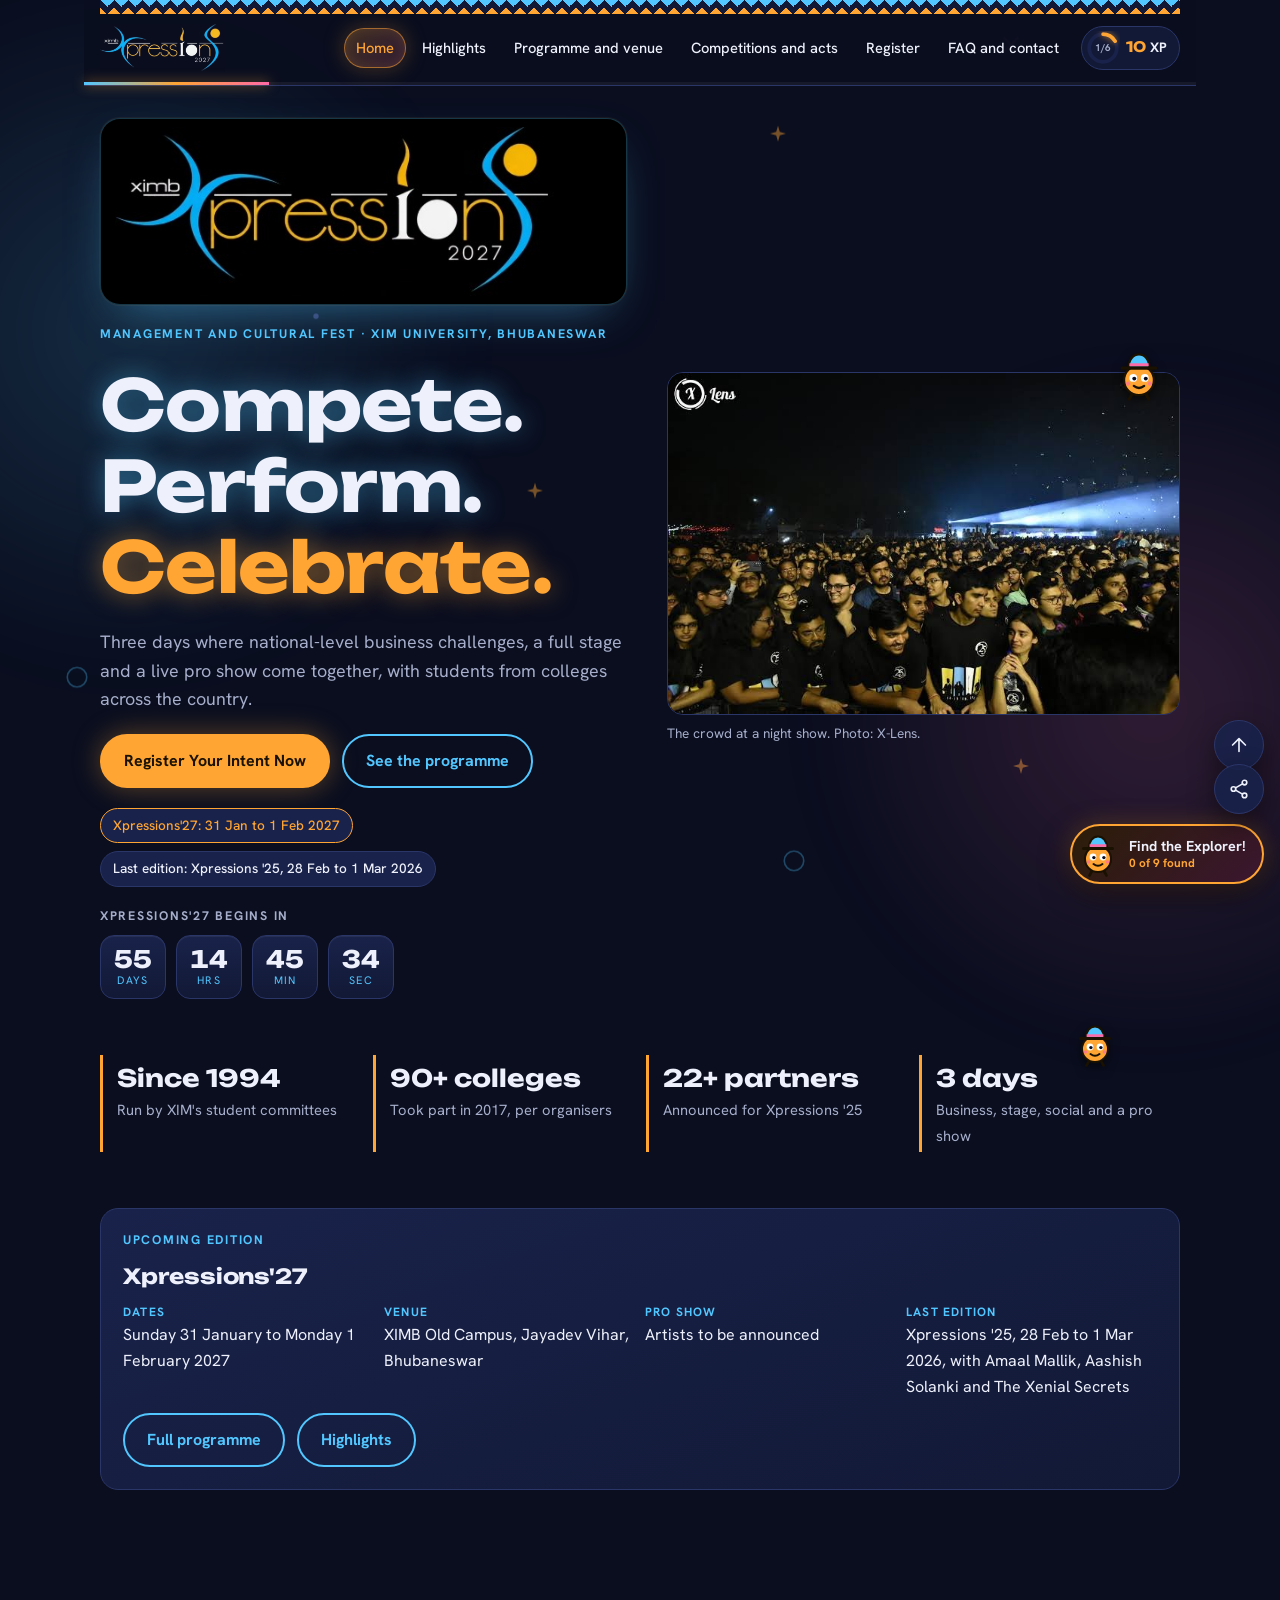
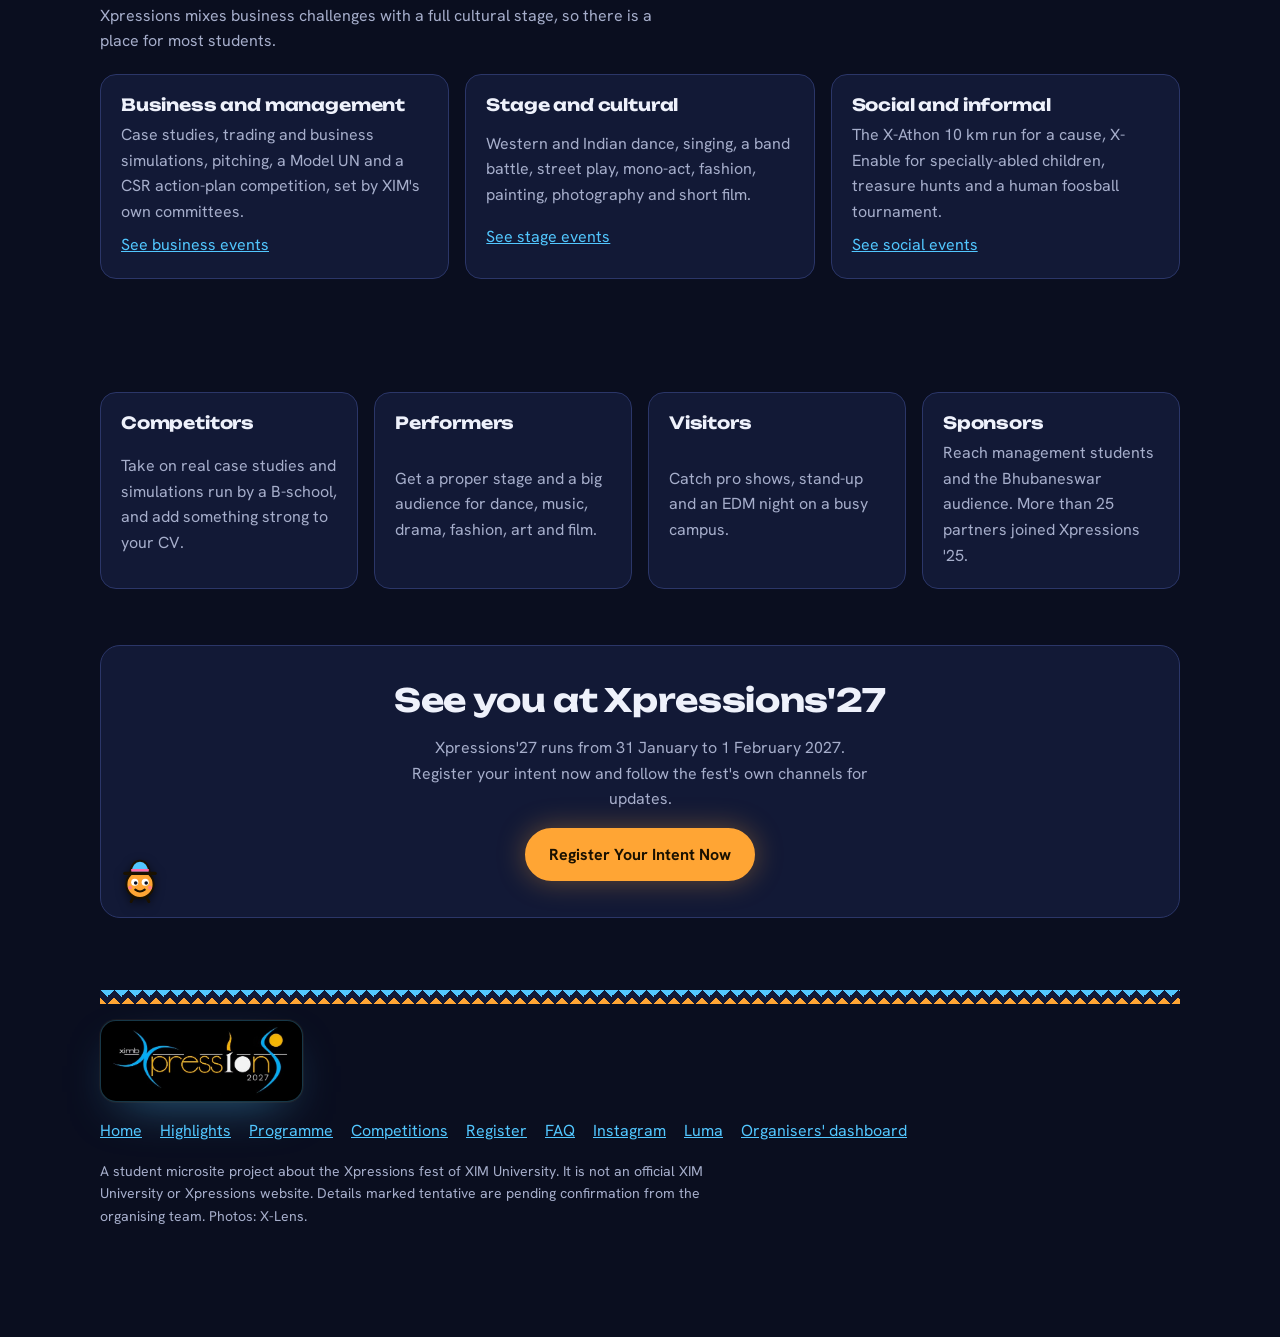
==== commit 0127aaca: "Rebrand the site as Xpressions'27 with the official logo - Official logo in the header, hero, footer" ====
--- a/index.html
+++ b/index.html
@@ -1,5 +1,22 @@
-<!doctype html><html><head><meta charset=utf8><meta name=viewport content="width=device-width,initial-scale=1,viewport-fit=cover"><style>:root{color-scheme:light;box-sizing:border-box;padding-top:env(safe-area-inset-top,0px);padding-bottom:env(safe-area-inset-bottom,0px)}html{scroll-padding-top:env(safe-area-inset-top,0px)}body{margin:0;padding:0;font:14px -apple-system,BlinkMacSystemFont,sans-serif;background:#fff;color:#000}img{max-width:100%}[hidden]:not([hidden=until-found i]){display:none!important}</style></head><body>
-<title>Xpressions Microsite</title>
+<!doctype html><html><head><meta charset=utf8><meta name=viewport content="width=device-width,initial-scale=1,viewport-fit=cover"><style>:root{color-scheme:light;box-sizing:border-box;padding-top:env(safe-area-inset-top,0px);padding-bottom:env(safe-area-inset-bottom,0px)}html{scroll-padding-top:env(safe-area-inset-top,0px)}body{margin:0;padding:0;font:14px -apple-system,BlinkMacSystemFont,sans-serif;background:#fff;color:#000}img{max-width:100%}[hidden]:not([hidden=until-found i]){display:none!important}</style>
+<title>Xpressions'27 | XIM University, Bhubaneswar</title>
+<meta name="description" content="Xpressions'27, the management and cultural fest of XIM University, Bhubaneswar. 31 January to 1 February 2027. Explore events, register your intent and play the Explorer hunt.">
+<meta name="theme-color" content="#0a0e1f">
+<link rel="icon" type="image/png" sizes="32x32" href="img/favicon-32.png">
+<link rel="icon" type="image/png" sizes="512x512" href="img/icon-512.png">
+<link rel="apple-touch-icon" href="img/apple-touch-icon.png">
+<meta property="og:type" content="website">
+<meta property="og:site_name" content="Xpressions'27">
+<meta property="og:title" content="Xpressions'27 | XIM University, Bhubaneswar">
+<meta property="og:description" content="31 January to 1 February 2027. Explore events, register your intent and play the Explorer hunt.">
+<meta property="og:url" content="https://saraswat529.github.io/xpressions-microsite/">
+<meta property="og:image" content="https://saraswat529.github.io/xpressions-microsite/img/og-xpressions-27.jpg">
+<meta property="og:image:width" content="1200">
+<meta property="og:image:height" content="630">
+<meta property="og:image:alt" content="The ximb Xpressions 2027 logo">
+<meta name="twitter:card" content="summary_large_image">
+<meta name="twitter:image" content="https://saraswat529.github.io/xpressions-microsite/img/og-xpressions-27.jpg">
+</head><body>
 <meta name="claude:viewport-fit-sides" content="cover">
 <link rel="preconnect" href="https://fonts.googleapis.com">
 <link rel="preconnect" href="https://fonts.gstatic.com" crossorigin>
@@ -204,7 +221,7 @@
   <header class="site-header">
     <div class="strip" aria-hidden="true"></div>
     <div class="bar">
-      <a class="brand" href="#home" aria-label="Xpressions home">XPRESSIONS <b>'26</b></a>
+      <a class="brand" href="#home" aria-label="Xpressions'27 home"><img class="brand-logo" src="img/logo-xpressions-27.jpg" width="497" height="191" alt="ximb Xpressions 2027"></a>
       <button class="menu-btn" id="menuBtn" type="button" aria-expanded="false" aria-controls="nav">Menu</button>
       <nav class="nav" id="nav" aria-label="Main">
         <a href="#home" data-link="home">Home</a>
@@ -223,6 +240,7 @@
     <section class="page" id="p-home" data-page="home" aria-label="Home">
       <div class="hero">
         <div class="hero-copy">
+          <div class="logo-plate hero-logo-plate"><img class="hero-logo" src="img/logo-xpressions-27.jpg" width="497" height="191" alt="ximb Xpressions 2027, the official Xpressions'27 logo"></div>
           <p class="eyebrow">Management and cultural fest · XIM University, Bhubaneswar</p>
           <h1><span class="w" style="--i:0">Compete.</span> <span class="w" style="--i:1">Perform.</span> <em class="w" style="--i:2">Celebrate.</em></h1>
           <p class="lead">Three days where national-level business challenges, a full stage and a live pro show come together, with students from colleges across the country.</p>
@@ -231,7 +249,7 @@
             <a class="btn ghost" href="#programme">See the programme</a>
           </div>
           <div class="chips">
-            <span class="chip tent">Xpressions '26: 31 Jan to 1 Feb 2027</span>
+            <span class="chip tent">Xpressions'27: 31 Jan to 1 Feb 2027</span>
             <span class="chip">Last edition: Xpressions '25, 28 Feb to 1 Mar 2026</span>
           </div>
         </div>
@@ -253,7 +271,7 @@
       <div class="section">
         <div class="latest">
           <p class="eyebrow">Upcoming edition</p>
-          <h2>Xpressions '26</h2>
+          <h2>Xpressions'27</h2>
           <dl>
             <div><dt>Dates</dt><dd>Sunday 31 January to Monday 1 February 2027</dd></div>
             <div><dt>Venue</dt><dd>XIMB Old Campus, Jayadev Vihar, Bhubaneswar</dd></div>
@@ -265,7 +283,7 @@
       </div>
 
       <div class="section" id="hotSection" hidden>
-        <h2>Most wanted at Xpressions '26</h2>
+        <h2>Most wanted at Xpressions'27</h2>
         <p class="sub">The events visitors are most interested in so far, live from the Register Your Intent tracker.</p>
         <div class="hot-list" id="hotEvents"></div>
       </div>
@@ -304,8 +322,8 @@
 
       <div class="section">
         <div class="cta-band">
-          <h2>See you at Xpressions '26</h2>
-          <p>Xpressions '26 runs from 31 January to 1 February 2027. Register your intent now and follow the fest's own channels for updates.</p>
+          <h2>See you at Xpressions'27</h2>
+          <p>Xpressions'27 runs from 31 January to 1 February 2027. Register your intent now and follow the fest's own channels for updates.</p>
           <a class="btn primary" href="#register">Register Your Intent Now</a>
         </div>
       </div>
@@ -361,9 +379,9 @@
           <li><b>2021 edition</b><span>Held online on 19 and 20 Feb 2022, with 11 business, 9 stage and 4 social events.</span></li>
           <li><b>2022 edition</b><span>13 to 15 Jan 2023, back on campus and called the 25th edition by XIMB.</span></li>
           <li><b>Xpressions '25</b><span>28 Feb to 1 Mar 2026, with more than 25 partner brands announced one by one.</span></li>
-          <li><b>Xpressions '26</b><span>31 Jan to 1 Feb 2027.</span></li>
+          <li><b>Xpressions'27</b><span>31 Jan to 1 Feb 2027.</span></li>
         </ul>
-        <p class="sub">Editions are named for the academic year before they are held, so Xpressions '25 took place in 2026 and Xpressions '26 takes place in 2027.</p>
+        <p class="sub">Xpressions '25 took place in early 2026. The current edition, Xpressions'27, takes place in early 2027.</p>
       </div>
     </section>
 
@@ -375,7 +393,7 @@
       <div class="section" style="margin-top: 24px;">
         <div class="notice">
           <strong>Tentative</strong>
-          <p>Xpressions '26 runs from Sunday 31 January to Monday 1 February 2027. The detailed schedule is tentative until the organising team confirms it. The programme below is last year's Xpressions '25, and shows the format to expect.</p>
+          <p>Xpressions'27 runs from Sunday 31 January to Monday 1 February 2027. The detailed schedule is tentative until the organising team confirms it. The programme below is last year's Xpressions '25, and shows the format to expect.</p>
         </div>
       </div>
 
@@ -447,7 +465,7 @@
       <div class="section" style="margin-top: 24px;">
         <div class="notice">
           <strong>Tentative</strong>
-          <p>These competitions ran in recent editions. The list for Xpressions '26 is tentative until the organising team confirms it.</p>
+          <p>These competitions ran in recent editions. The list for Xpressions'27 is tentative until the organising team confirms it.</p>
         </div>
       </div>
 
@@ -457,7 +475,7 @@
       </div>
 
       <div class="section">
-        <h2>Xpressions '26 nights</h2>
+        <h2>Xpressions'27 nights</h2>
         <div class="comp-list">
           <div class="comp" data-event="pro-show" data-cat="nights" data-icon="crown" data-img="img/stage.jpg"><small>CELEBRITY NIGHT</small><b>Celebrity pro show</b><p>The headline concert night. The artist will be announced by the organising team.</p></div>
           <div class="comp" data-event="comedy-night" data-cat="nights" data-icon="laugh"><small>STAND-UP</small><b>Comedy night</b><p>Stand-up comedy on the main stage. The line-up will be announced by the organising team.</p></div>
@@ -522,7 +540,7 @@
 
       <div class="section">
         <h2>Speakers</h2>
-        <div class="card"><p>No speakers have been announced for Xpressions '26 <span class="tag">Tentative</span></p></div>
+        <div class="card"><p>No speakers have been announced for Xpressions'27 <span class="tag">Tentative</span></p></div>
       </div>
 
       <div class="section">
@@ -540,12 +558,12 @@
     <section class="page" id="p-register" data-page="register" aria-label="Registration and participation" hidden>
       <p class="eyebrow">Registration and participation</p>
       <h1 style="font-size: clamp(1.8rem, 6vw, 3rem);">Register Your Intent Now</h1>
-      <p class="lead" style="margin-top: 12px;">Xpressions '26 is on 31 January and 1 February 2027. Here is how to be ready.</p>
+      <p class="lead" style="margin-top: 12px;">Xpressions'27 is on 31 January and 1 February 2027. Here is how to be ready.</p>
 
       <div class="section" style="margin-top: 24px;">
         <div class="notice">
           <strong>Tentative</strong>
-          <p>Xpressions '26 runs from 31 January to 1 February 2027. Registration details, including fees and deadlines, will be confirmed by the organising team.</p>
+          <p>Xpressions'27 runs from 31 January to 1 February 2027. Registration details, including fees and deadlines, will be confirmed by the organising team.</p>
         </div>
       </div>
 
@@ -606,15 +624,15 @@
       <div class="section" style="margin-top: 24px;">
         <div class="faq">
           <details open><summary>What is Xpressions?</summary><p>The annual management and cultural fest of Xavier Institute of Management, Bhubaneswar (XIMB), the flagship school of XIM University. Students run it through the Xpressions Steering Committee (X-Stec) and the Student Executive Council. It has business, stage and social events, and a pro show.</p></details>
-          <details><summary>When is Xpressions '26?</summary><p>Sunday 31 January to Monday 1 February 2027. The last edition, Xpressions '25, ran from 28 February to 1 March 2026. Updates will appear on the fest's Instagram page.</p></details>
-          <details><summary>Why is Xpressions '26 held in 2027?</summary><p>Editions are named for the academic year before they are held, so the '25 edition took place in early 2026 and the '26 edition takes place in early 2027.</p></details>
+          <details><summary>When is Xpressions'27?</summary><p>Sunday 31 January to Monday 1 February 2027. The last edition, Xpressions '25, ran from 28 February to 1 March 2026. Updates will appear on the fest's Instagram page.</p></details>
+          <details><summary>Why was Xpressions '25 held in 2026?</summary><p>That edition was named for the academic year before it was held, so it took place in early 2026. The current edition is Xpressions'27, held from 31 January to 1 February 2027.</p></details>
           <details><summary>Where is it held?</summary><p>At XIM University's Old Campus (XIMB), Xavier Square, Jayadev Vihar, Bhubaneswar 751013.</p></details>
           <details><summary>Who can take part?</summary><p>Students from colleges across the country take part in the competitions. In 2017 the organisers said students from more than 100 colleges join each year. Eligibility for each event is announced with its rules <span class="tag">Tentative</span></p></details>
           <details><summary>How do I register?</summary><p>See the <a href="#register">Register page</a>. For '25, run events used a QR sign-up and show entry used physical passes or an emailed QR code.</p></details>
-          <details><summary>What does it cost?</summary><p>Fees for Xpressions '26 will be announced with registrations <span class="tag">Tentative</span></p></details>
+          <details><summary>What does it cost?</summary><p>Fees for Xpressions'27 will be announced with registrations <span class="tag">Tentative</span></p></details>
           <details><summary>Can I enter a show without a pass?</summary><p>At Xpressions '25 you needed a physical pass or an emailed QR code. Entry was once only, with no re-entry, and gates for the comedy show closed at 6:00 pm sharp.</p></details>
           <details><summary>Can I record the shows?</summary><p>Recording of any kind was banned during the comedy show at Xpressions '25.</p></details>
-          <details><summary>Where can I stay?</summary><p>Accommodation details for Xpressions '26 will be shared closer to the fest <span class="tag">Tentative</span></p></details>
+          <details><summary>Where can I stay?</summary><p>Accommodation details for Xpressions'27 will be shared closer to the fest <span class="tag">Tentative</span></p></details>
           <details><summary>How can my company become a partner?</summary><p>Message the fest on Instagram. Xpressions '25 had more than 25 partners, from banking and food to hospitality and entertainment.</p></details>
         </div>
       </div>
@@ -633,6 +651,7 @@
 
   <footer class="site-footer">
     <div class="strip" aria-hidden="true"></div>
+    <a class="logo-plate footer-logo" href="#home" aria-label="Xpressions'27 home"><img src="img/logo-xpressions-27.jpg" width="497" height="191" alt="ximb Xpressions 2027" loading="lazy"></a>
     <div class="links">
       <a href="#home">Home</a><a href="#highlights">Highlights</a><a href="#programme">Programme</a><a href="#competitions">Competitions</a><a href="#register">Register</a><a href="#faq">FAQ</a>
       <a href="https://www.instagram.com/ximbxpressions" target="_blank" rel="noopener">Instagram</a>
@@ -669,7 +688,7 @@
     nav.classList.remove('open');
     menuBtn.setAttribute('aria-expanded', 'false');
     menuBtn.textContent = 'Menu';
-    document.title = 'Xpressions Microsite | ' + titles[name];
+    document.title = "Xpressions'27 | " + titles[name];
     if (scroll) window.scrollTo(0, 0);
   }
   menuBtn.addEventListener('click', function () {
--- a/css/fest.css
+++ b/css/fest.css
@@ -1,5 +1,5 @@
 /*
- * Xpressions '26 interactive layer.
+ * Xpressions'27 interactive layer.
  * Extends the original night-stage theme in index.html (same tokens, fonts and colours).
  */
 :root {
@@ -38,6 +38,29 @@
 /* ---------- click pop ---------- */
 .fx-pop { animation: xp-pop .5s var(--ease-back); }
 @keyframes xp-pop { 0% { scale: 1; } 35% { scale: .93; filter: brightness(1.25); } 70% { scale: 1.04; } 100% { scale: 1; filter: none; } }
+
+/* ---------- official Xpressions'27 logo ----------
+   The logo file is used unmodified. Its solid black background is blended into the dark
+   theme with `screen` (black becomes transparent; the artwork itself is untouched). */
+.brand { display: inline-flex; align-items: center; line-height: 0; text-shadow: none; flex: none; }
+.brand-logo { height: 48px; width: auto; display: block; mix-blend-mode: screen; transition: transform .35s var(--ease-back), filter .3s; }
+.brand:hover .brand-logo { transform: scale(1.04); filter: brightness(1.15); }
+@media (max-width: 420px) { .brand-logo { height: 40px; } }
+/* In the content area the logo sits on a black "stage screen" panel. The panel's black matches the
+   logo's own background, so the artwork reads seamlessly, and the glow lives on the panel, not the logo. */
+.logo-plate {
+  display: block; justify-self: start; width: fit-content; max-width: 100%; line-height: 0;
+  background: #000; border-radius: 20px; padding: 8px 14px; border: 1px solid rgba(82, 199, 255, .28);
+  box-shadow: 0 0 0 1px rgba(255, 165, 52, .06), 0 18px 50px -22px rgba(82, 199, 255, .55);
+}
+.hero-logo-plate { animation: xp-logo-in 1.1s var(--ease-out) both, xp-plate-glow 4.5s ease-in-out 1.3s infinite; }
+.hero-logo { display: block; width: min(100%, 440px); height: auto; }
+@keyframes xp-logo-in { from { opacity: 0; transform: translateY(16px) scale(.95); } to { opacity: 1; transform: none; } }
+@keyframes xp-plate-glow {
+  50% { border-color: rgba(255, 165, 52, .45); box-shadow: 0 0 0 1px rgba(255, 165, 52, .12), 0 0 38px -6px rgba(82, 199, 255, .45), 0 0 60px -18px rgba(255, 165, 52, .45); }
+}
+.footer-logo { padding: 6px 12px; border-radius: 16px; }
+.footer-logo img { height: 68px; width: auto; display: block; }
 
 /* ---------- header additions ---------- */
 .xp-chip {
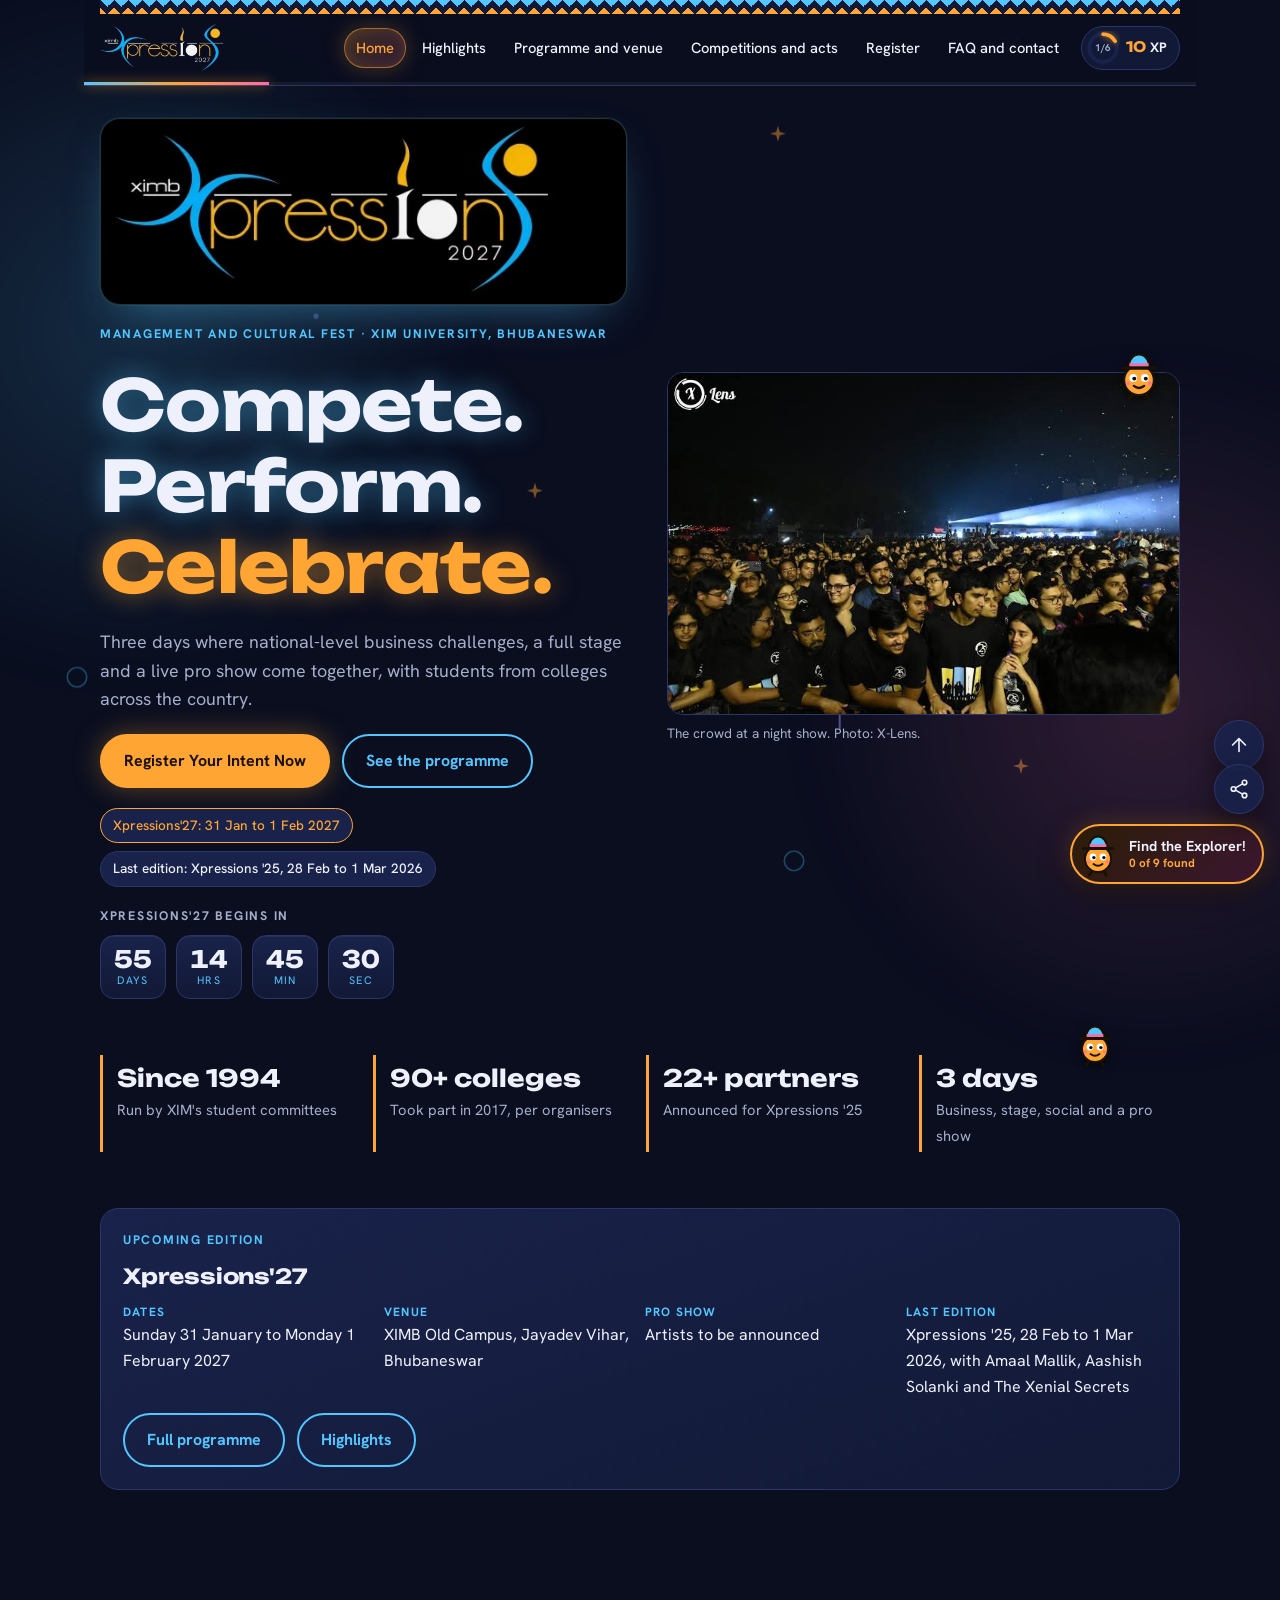
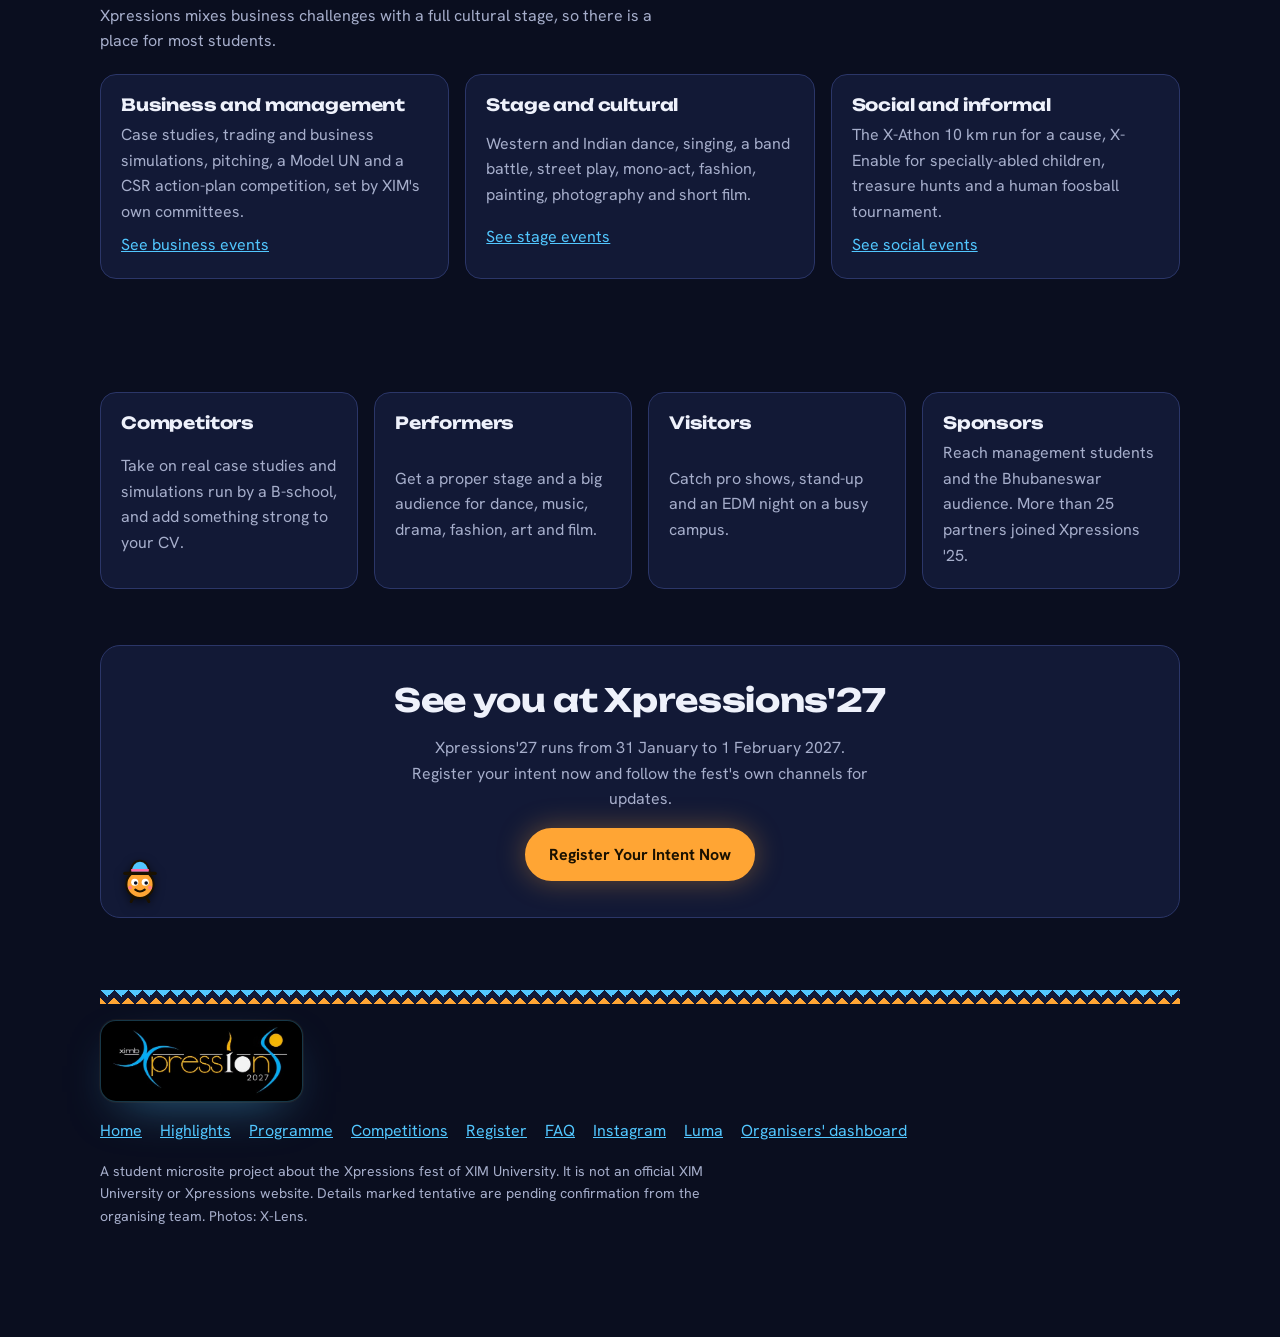
==== commit 9810b496: "Add traffic-campaign tracking, A/B headline test and campaign toolkit - UTM/QR attribution saved per" ====
--- a/index.html
+++ b/index.html
@@ -245,8 +245,8 @@
           <h1><span class="w" style="--i:0">Compete.</span> <span class="w" style="--i:1">Perform.</span> <em class="w" style="--i:2">Celebrate.</em></h1>
           <p class="lead">Three days where national-level business challenges, a full stage and a live pro show come together, with students from colleges across the country.</p>
           <div class="btn-row">
-            <a class="btn primary" href="#register">Register Your Intent Now</a>
-            <a class="btn ghost" href="#programme">See the programme</a>
+            <a class="btn primary" href="#register" data-cta="hero_register">Register Your Intent Now</a>
+            <a class="btn ghost" href="#programme" data-cta="hero_programme">See the programme</a>
           </div>
           <div class="chips">
             <span class="chip tent">Xpressions'27: 31 Jan to 1 Feb 2027</span>
@@ -324,7 +324,7 @@
         <div class="cta-band">
           <h2>See you at Xpressions'27</h2>
           <p>Xpressions'27 runs from 31 January to 1 February 2027. Register your intent now and follow the fest's own channels for updates.</p>
-          <a class="btn primary" href="#register">Register Your Intent Now</a>
+          <a class="btn primary" href="#register" data-cta="band_register">Register Your Intent Now</a>
         </div>
       </div>
     </section>
@@ -629,6 +629,7 @@
           <details><summary>Where is it held?</summary><p>At XIM University's Old Campus (XIMB), Xavier Square, Jayadev Vihar, Bhubaneswar 751013.</p></details>
           <details><summary>Who can take part?</summary><p>Students from colleges across the country take part in the competitions. In 2017 the organisers said students from more than 100 colleges join each year. Eligibility for each event is announced with its rules <span class="tag">Tentative</span></p></details>
           <details><summary>How do I register?</summary><p>See the <a href="#register">Register page</a>. For '25, run events used a QR sign-up and show entry used physical passes or an emailed QR code.</p></details>
+          <details><summary>Does this site track me?</summary><p>Only anonymously. The site counts visits, which link or QR code brought you here, and button clicks, using a random ID stored in your browser. It never collects your name, email, phone number or IP address. We are also testing two versions of the home page headline to see which one helps more people find events. If your browser sends Do Not Track or Global Privacy Control, nothing is logged at all.</p></details>
           <details><summary>What does it cost?</summary><p>Fees for Xpressions'27 will be announced with registrations <span class="tag">Tentative</span></p></details>
           <details><summary>Can I enter a show without a pass?</summary><p>At Xpressions '25 you needed a physical pass or an emailed QR code. Entry was once only, with no re-entry, and gates for the comedy show closed at 6:00 pm sharp.</p></details>
           <details><summary>Can I record the shows?</summary><p>Recording of any kind was banned during the comedy show at Xpressions '25.</p></details>
@@ -702,6 +703,7 @@
 </script>
 <!-- Interactive layer: config first, then the effects engine, core, and feature modules -->
 <script src="js/config.js"></script>
+<script src="js/track.js"></script>
 <script src="js/fx.js"></script>
 <script src="js/fest.js"></script>
 <script src="js/media.js"></script>
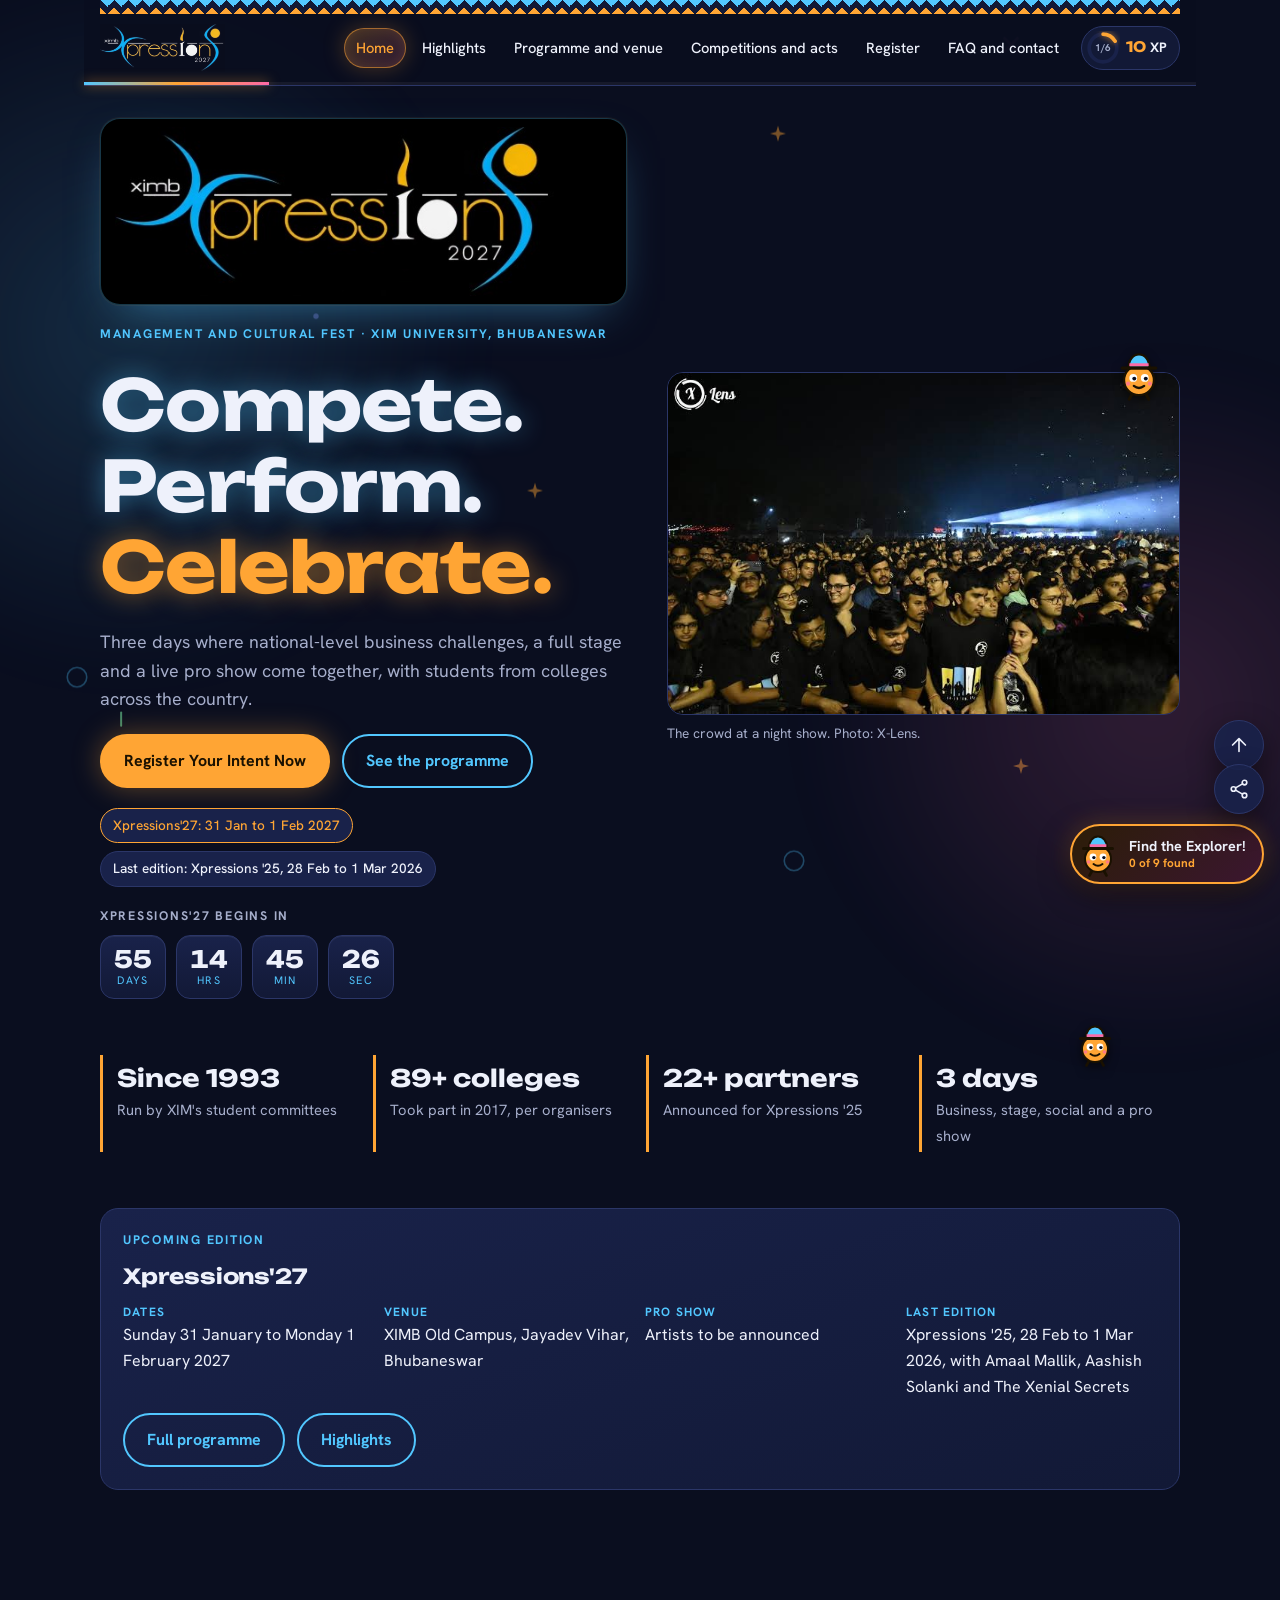
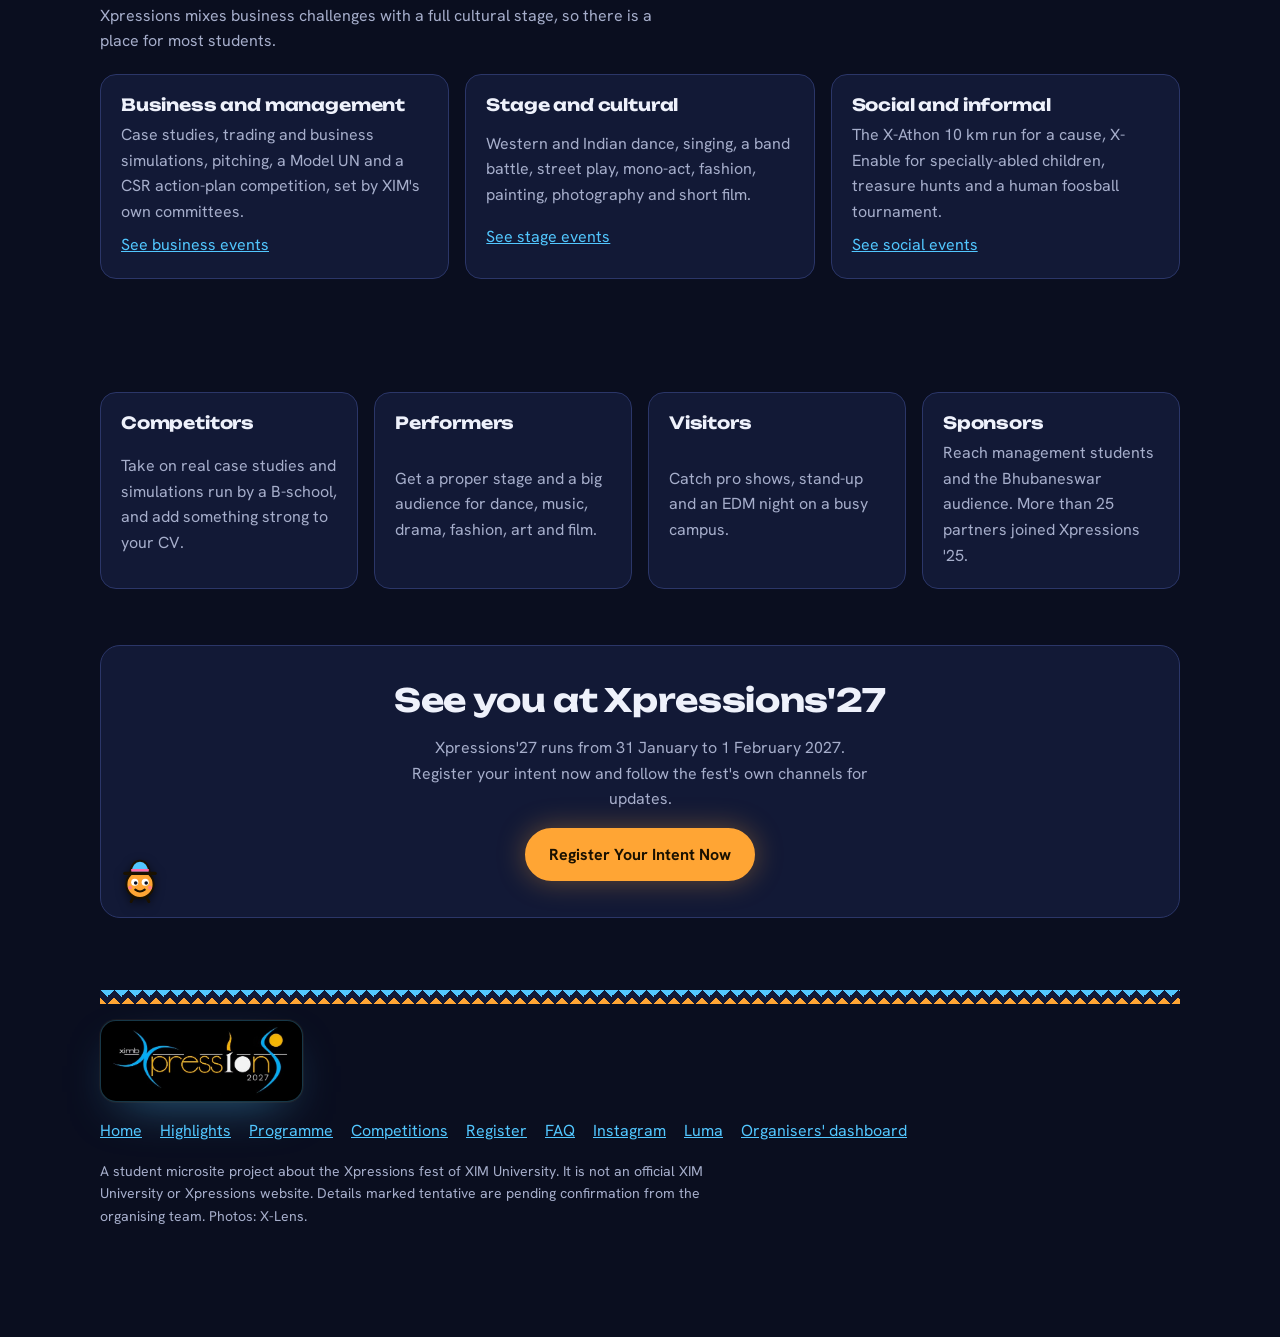
==== commit 02785c53: "Version script and style URLs so updates reach visitors immediately Co-Authored-By: Claude Opus 5.5 " ====
--- a/index.html
+++ b/index.html
@@ -215,7 +215,7 @@
 
 @media (prefers-reduced-motion: reduce) { html { scroll-behavior: auto; } }
 </style>
-<link rel="stylesheet" href="css/fest.css">
+<link rel="stylesheet" href="css/fest.css?v=20261120b">
 
 <div class="wrap">
   <header class="site-header">
@@ -702,12 +702,12 @@
 })();
 </script>
 <!-- Interactive layer: config first, then the effects engine, core, and feature modules -->
-<script src="js/config.js"></script>
-<script src="js/track.js"></script>
-<script src="js/fx.js"></script>
-<script src="js/fest.js"></script>
-<script src="js/media.js"></script>
-<script src="js/intent.js"></script>
-<script src="js/game.js"></script>
+<script src="js/config.js?v=20261120b"></script>
+<script src="js/track.js?v=20261120b"></script>
+<script src="js/fx.js?v=20261120b"></script>
+<script src="js/fest.js?v=20261120b"></script>
+<script src="js/media.js?v=20261120b"></script>
+<script src="js/intent.js?v=20261120b"></script>
+<script src="js/game.js?v=20261120b"></script>
 
 </body></html>
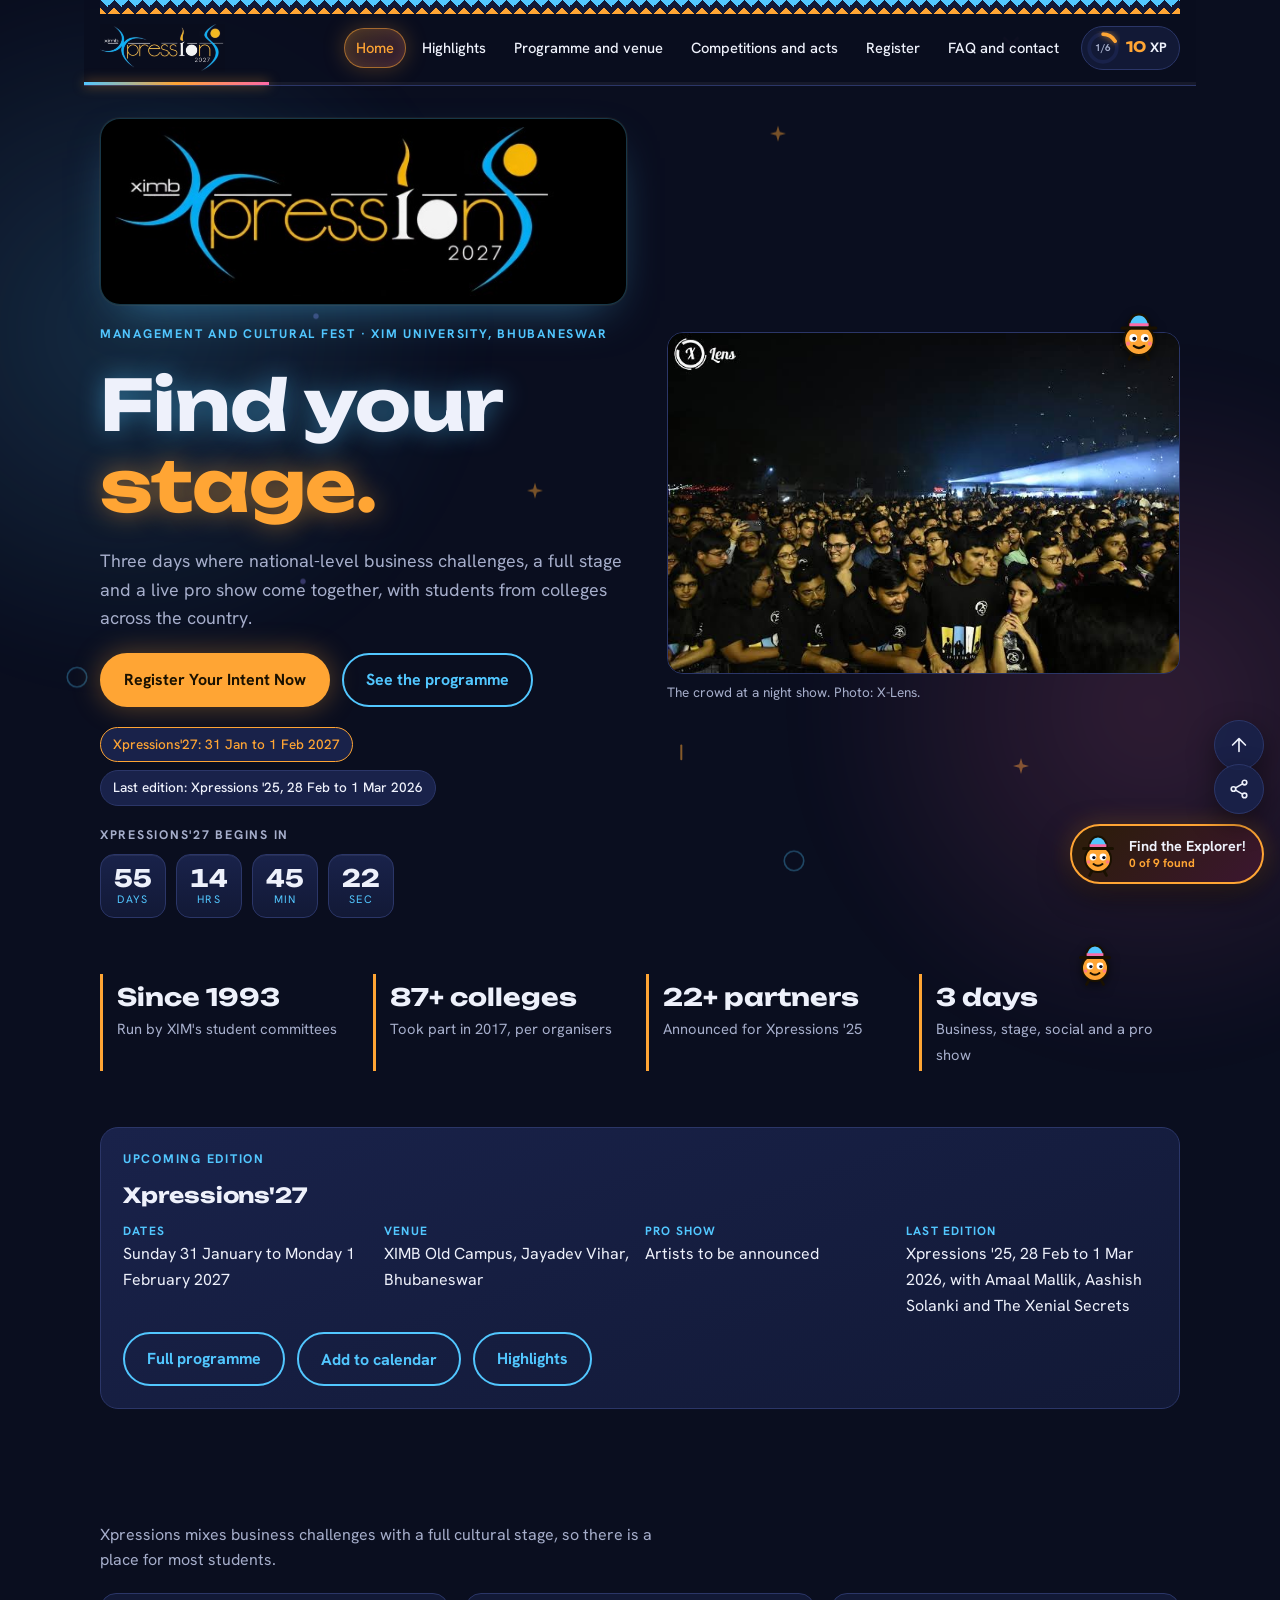
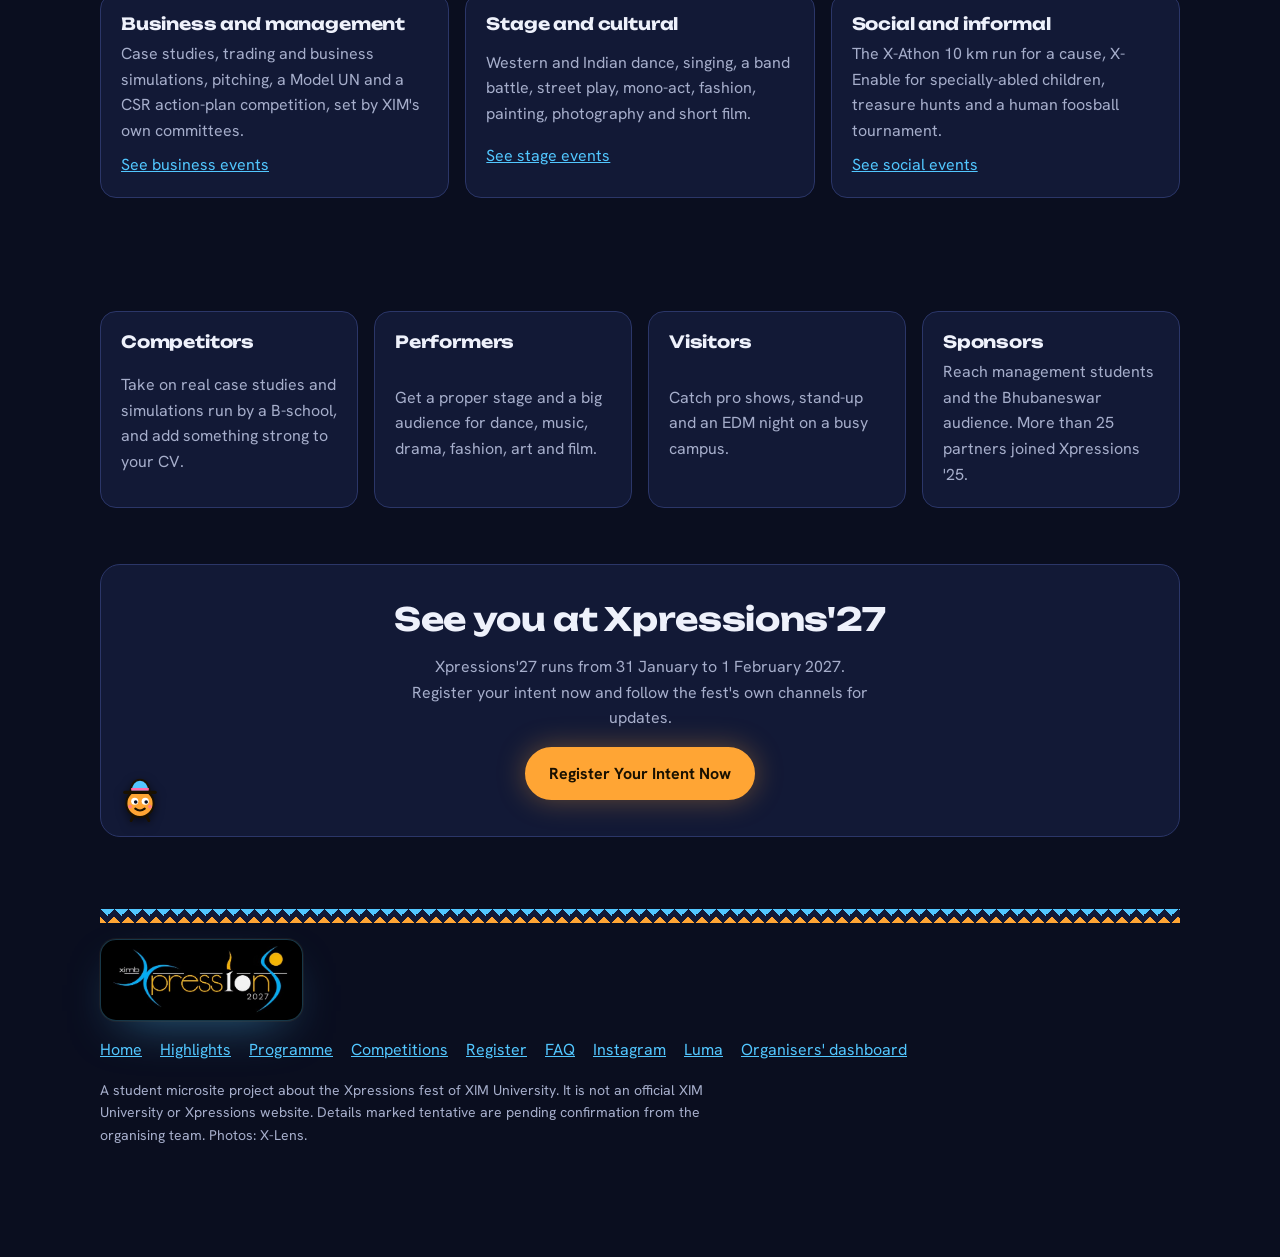
==== commit 73c7e768: "Step 5 analytics: engagement, devices, funnel, report page, first improvement - Track device, engage" ====
--- a/index.html
+++ b/index.html
@@ -215,7 +215,7 @@
 
 @media (prefers-reduced-motion: reduce) { html { scroll-behavior: auto; } }
 </style>
-<link rel="stylesheet" href="css/fest.css?v=20261120b">
+<link rel="stylesheet" href="css/fest.css?v=20261125">
 
 <div class="wrap">
   <header class="site-header">
@@ -278,7 +278,7 @@
             <div><dt>Pro show</dt><dd>Artists to be announced</dd></div>
             <div><dt>Last edition</dt><dd>Xpressions '25, 28 Feb to 1 Mar 2026, with Amaal Mallik, Aashish Solanki and The Xenial Secrets</dd></div>
           </dl>
-          <div class="btn-row"><a class="btn ghost" href="#programme">Full programme</a><a class="btn ghost" href="#highlights">Highlights</a></div>
+          <div class="btn-row"><a class="btn ghost" href="#programme">Full programme</a><button type="button" class="btn ghost" data-download="calendar">Add to calendar</button><a class="btn ghost" href="#highlights">Highlights</a></div>
         </div>
       </div>
 
@@ -394,6 +394,10 @@
         <div class="notice">
           <strong>Tentative</strong>
           <p>Xpressions'27 runs from Sunday 31 January to Monday 1 February 2027. The detailed schedule is tentative until the organising team confirms it. The programme below is last year's Xpressions '25, and shows the format to expect.</p>
+        </div>
+        <div class="btn-row">
+          <button type="button" class="btn primary" data-download="calendar">Download the schedule to your calendar (.ics)</button>
+          <a class="btn ghost" data-download="google_calendar" target="_blank" rel="noopener" href="https://calendar.google.com/calendar/render?action=TEMPLATE&amp;text=Xpressions%2727%20%C2%B7%20XIM%20University&amp;dates=20270131/20270202&amp;location=XIM%20University%20Old%20Campus%2C%20Jayadev%20Vihar%2C%20Bhubaneswar&amp;details=The%20management%20and%20cultural%20fest%20of%20XIM%20University.%20https%3A%2F%2Fsaraswat529.github.io%2Fxpressions-microsite%2F">Add to Google Calendar</a>
         </div>
       </div>
 
@@ -561,16 +565,17 @@
       <p class="lead" style="margin-top: 12px;">Xpressions'27 is on 31 January and 1 February 2027. Here is how to be ready.</p>
 
       <div class="section" style="margin-top: 24px;">
+        <h2>Pick the events you want to attend</h2>
+        <p class="sub">One tap per event, no form and no sign-in. Your interest helps the organisers plan venues and capacity, and you can withdraw it any time.</p>
+        <div class="hub" id="intentHub"></div>
+      </div>
+
+      <div class="section">
         <div class="notice">
           <strong>Tentative</strong>
           <p>Xpressions'27 runs from 31 January to 1 February 2027. Registration details, including fees and deadlines, will be confirmed by the organising team.</p>
         </div>
-      </div>
-
-      <div class="section">
-        <h2>Pick the events you want to attend</h2>
-        <p class="sub">One tap per event, no form and no sign-in. Your interest helps the organisers plan venues and capacity, and you can withdraw it any time.</p>
-        <div class="hub" id="intentHub"></div>
+        <div class="btn-row"><button type="button" class="btn ghost" data-download="calendar">Add Xpressions'27 to your calendar</button></div>
       </div>
 
       <div class="section">
@@ -702,12 +707,12 @@
 })();
 </script>
 <!-- Interactive layer: config first, then the effects engine, core, and feature modules -->
-<script src="js/config.js?v=20261120b"></script>
-<script src="js/track.js?v=20261120b"></script>
-<script src="js/fx.js?v=20261120b"></script>
-<script src="js/fest.js?v=20261120b"></script>
-<script src="js/media.js?v=20261120b"></script>
-<script src="js/intent.js?v=20261120b"></script>
-<script src="js/game.js?v=20261120b"></script>
+<script src="js/config.js?v=20261125"></script>
+<script src="js/track.js?v=20261125"></script>
+<script src="js/fx.js?v=20261125"></script>
+<script src="js/fest.js?v=20261125"></script>
+<script src="js/media.js?v=20261125"></script>
+<script src="js/intent.js?v=20261125"></script>
+<script src="js/game.js?v=20261125"></script>
 
 </body></html>
--- a/css/fest.css
+++ b/css/fest.css
@@ -297,13 +297,16 @@
 /* home: most wanted */
 .hot-list { display: grid; gap: 10px; }
 .hot-card {
-  display: grid; grid-template-columns: auto 1fr; grid-template-areas: "rank name" "bar bar" "n n"; gap: 6px 12px; align-items: center; text-align: left;
-  padding: 14px 16px; border-radius: 16px; background: var(--surface); border: 1px solid var(--line); border-left: 4px solid var(--c); color: var(--fg); font: inherit; cursor: pointer;
+  display: grid; grid-template-columns: auto 1fr; grid-template-areas: "rank name" "bar bar" "n n" "btn btn"; gap: 8px 12px; align-items: center; text-align: left;
+  padding: 14px 16px; border-radius: 16px; background: var(--surface); border: 1px solid var(--line); border-left: 4px solid var(--c); color: var(--fg); font: inherit;
   transition: translate .3s var(--ease-back), box-shadow .3s;
 }
 .hot-card:hover { translate: 0 -4px; box-shadow: 0 14px 34px -16px var(--c); }
 .hot-rank { grid-area: rank; font-family: var(--font-display); color: var(--c); font-size: 1.3rem; }
-.hot-name { grid-area: name; font-weight: 700; display: grid; }
+.hot-name { grid-area: name; font: inherit; font-weight: 700; display: grid; text-align: left; color: var(--fg); background: none; border: 0; padding: 0; cursor: pointer; }
+.hot-name:hover { color: var(--c); }
+.hot-card .hot-n { margin: 0; min-height: 0; }
+.hot-btn { grid-area: btn; justify-self: start; }
 .hot-name small { color: var(--muted); font-weight: 500; font-size: .78rem; }
 .hot-bar { grid-area: bar; height: 8px; border-radius: 99px; background: var(--surface-2); overflow: hidden; }
 .hot-bar i { display: block; height: 100%; border-radius: inherit; background: linear-gradient(90deg, var(--c), var(--c2)); animation: xp-grow 1.2s var(--ease-out); }
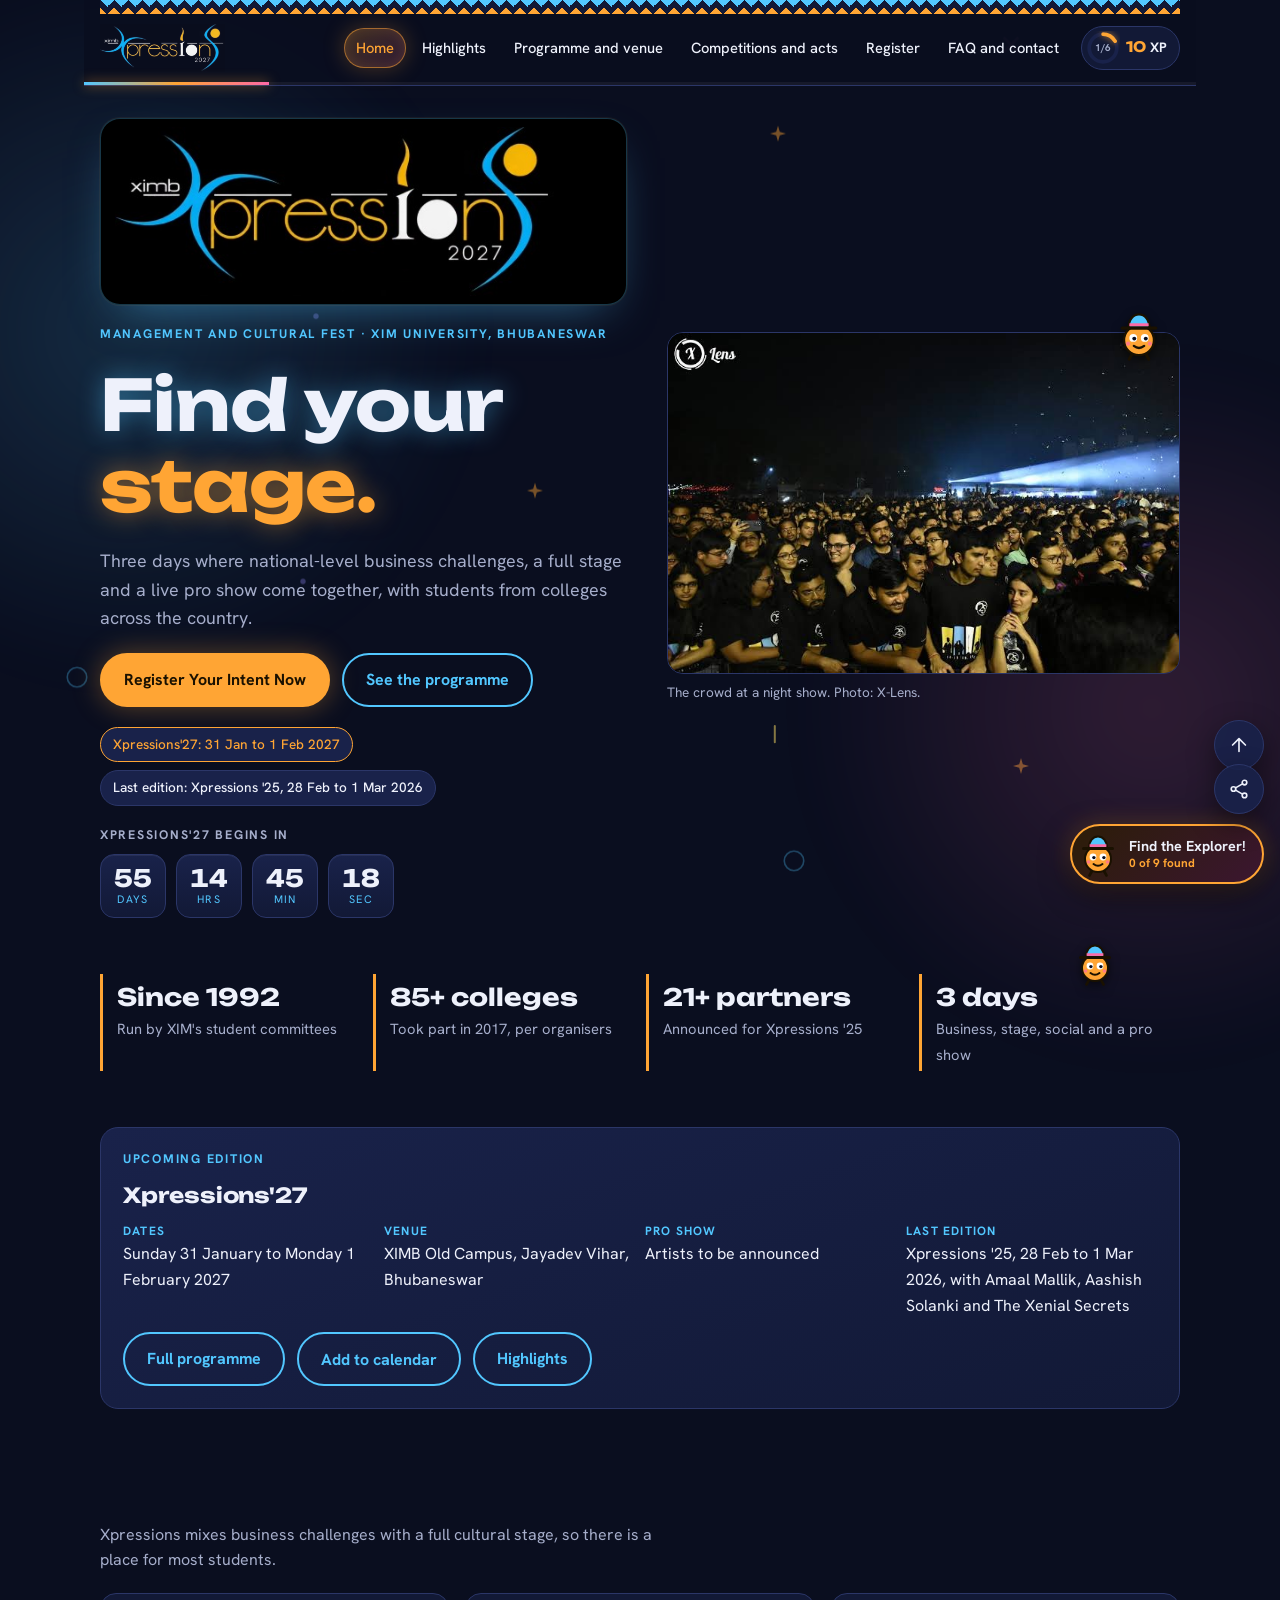
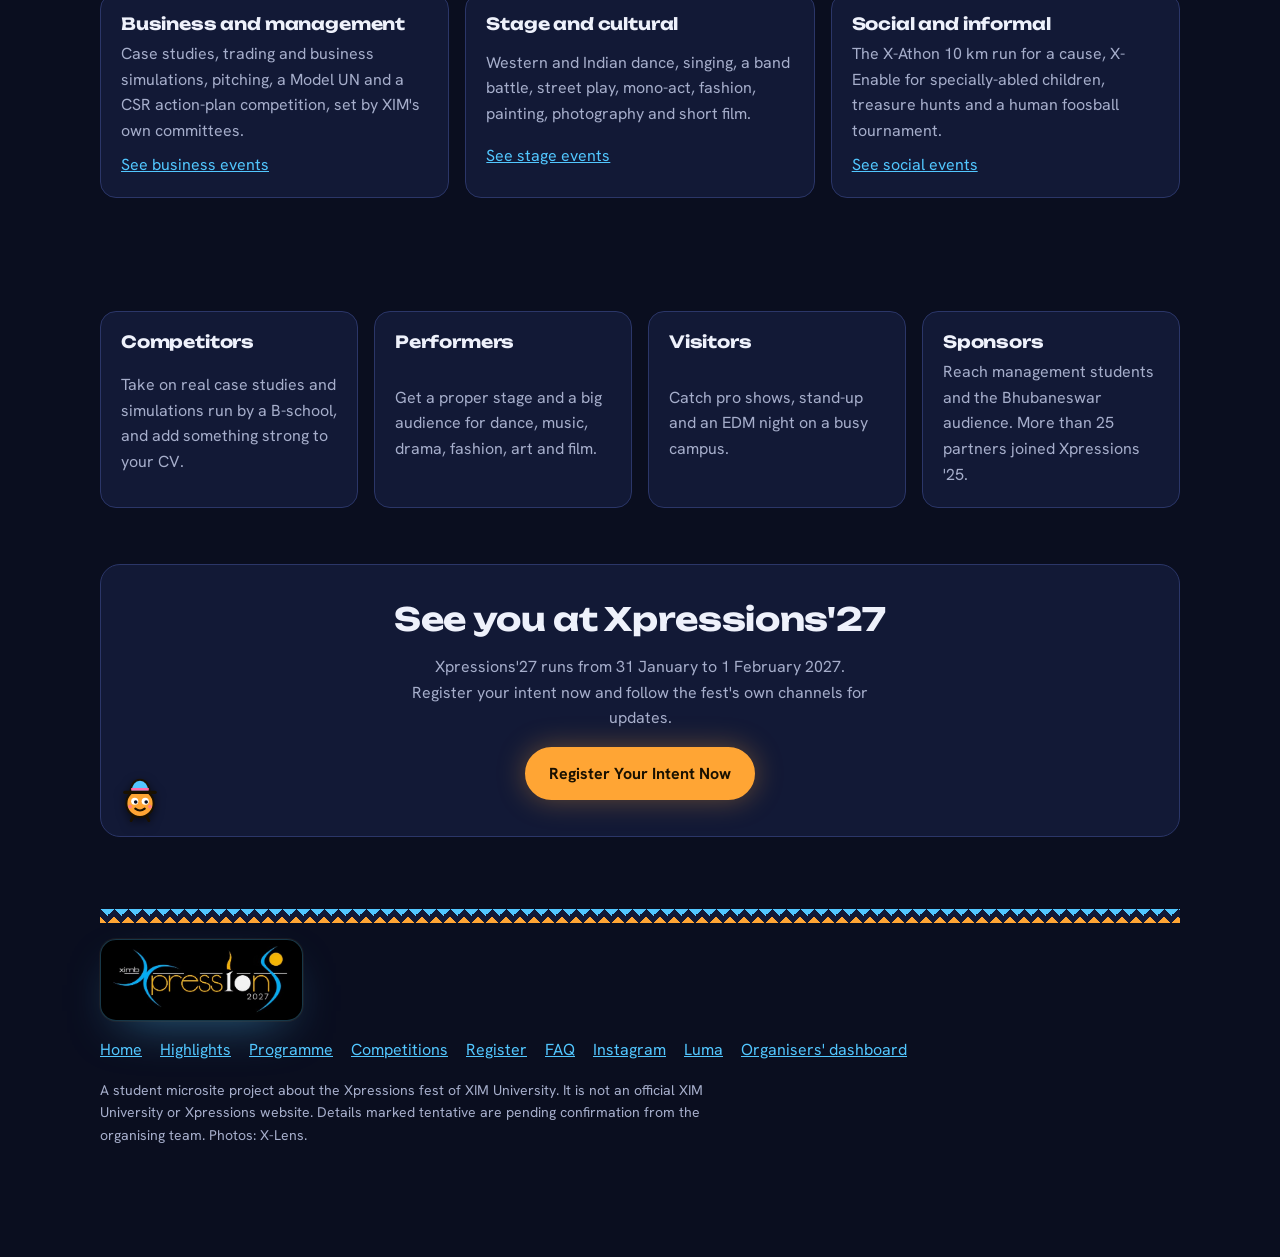
==== commit 66a32878: "Fix the improvement launch time (12:55 IST, not 07:30) Co-Authored-By: Claude Opus 5.5 <noreply@anth" ====
--- a/index.html
+++ b/index.html
@@ -215,7 +215,7 @@
 
 @media (prefers-reduced-motion: reduce) { html { scroll-behavior: auto; } }
 </style>
-<link rel="stylesheet" href="css/fest.css?v=20261125">
+<link rel="stylesheet" href="css/fest.css?v=20261125b">
 
 <div class="wrap">
   <header class="site-header">
@@ -707,12 +707,12 @@
 })();
 </script>
 <!-- Interactive layer: config first, then the effects engine, core, and feature modules -->
-<script src="js/config.js?v=20261125"></script>
-<script src="js/track.js?v=20261125"></script>
-<script src="js/fx.js?v=20261125"></script>
-<script src="js/fest.js?v=20261125"></script>
-<script src="js/media.js?v=20261125"></script>
-<script src="js/intent.js?v=20261125"></script>
-<script src="js/game.js?v=20261125"></script>
+<script src="js/config.js?v=20261125b"></script>
+<script src="js/track.js?v=20261125b"></script>
+<script src="js/fx.js?v=20261125b"></script>
+<script src="js/fest.js?v=20261125b"></script>
+<script src="js/media.js?v=20261125b"></script>
+<script src="js/intent.js?v=20261125b"></script>
+<script src="js/game.js?v=20261125b"></script>
 
 </body></html>
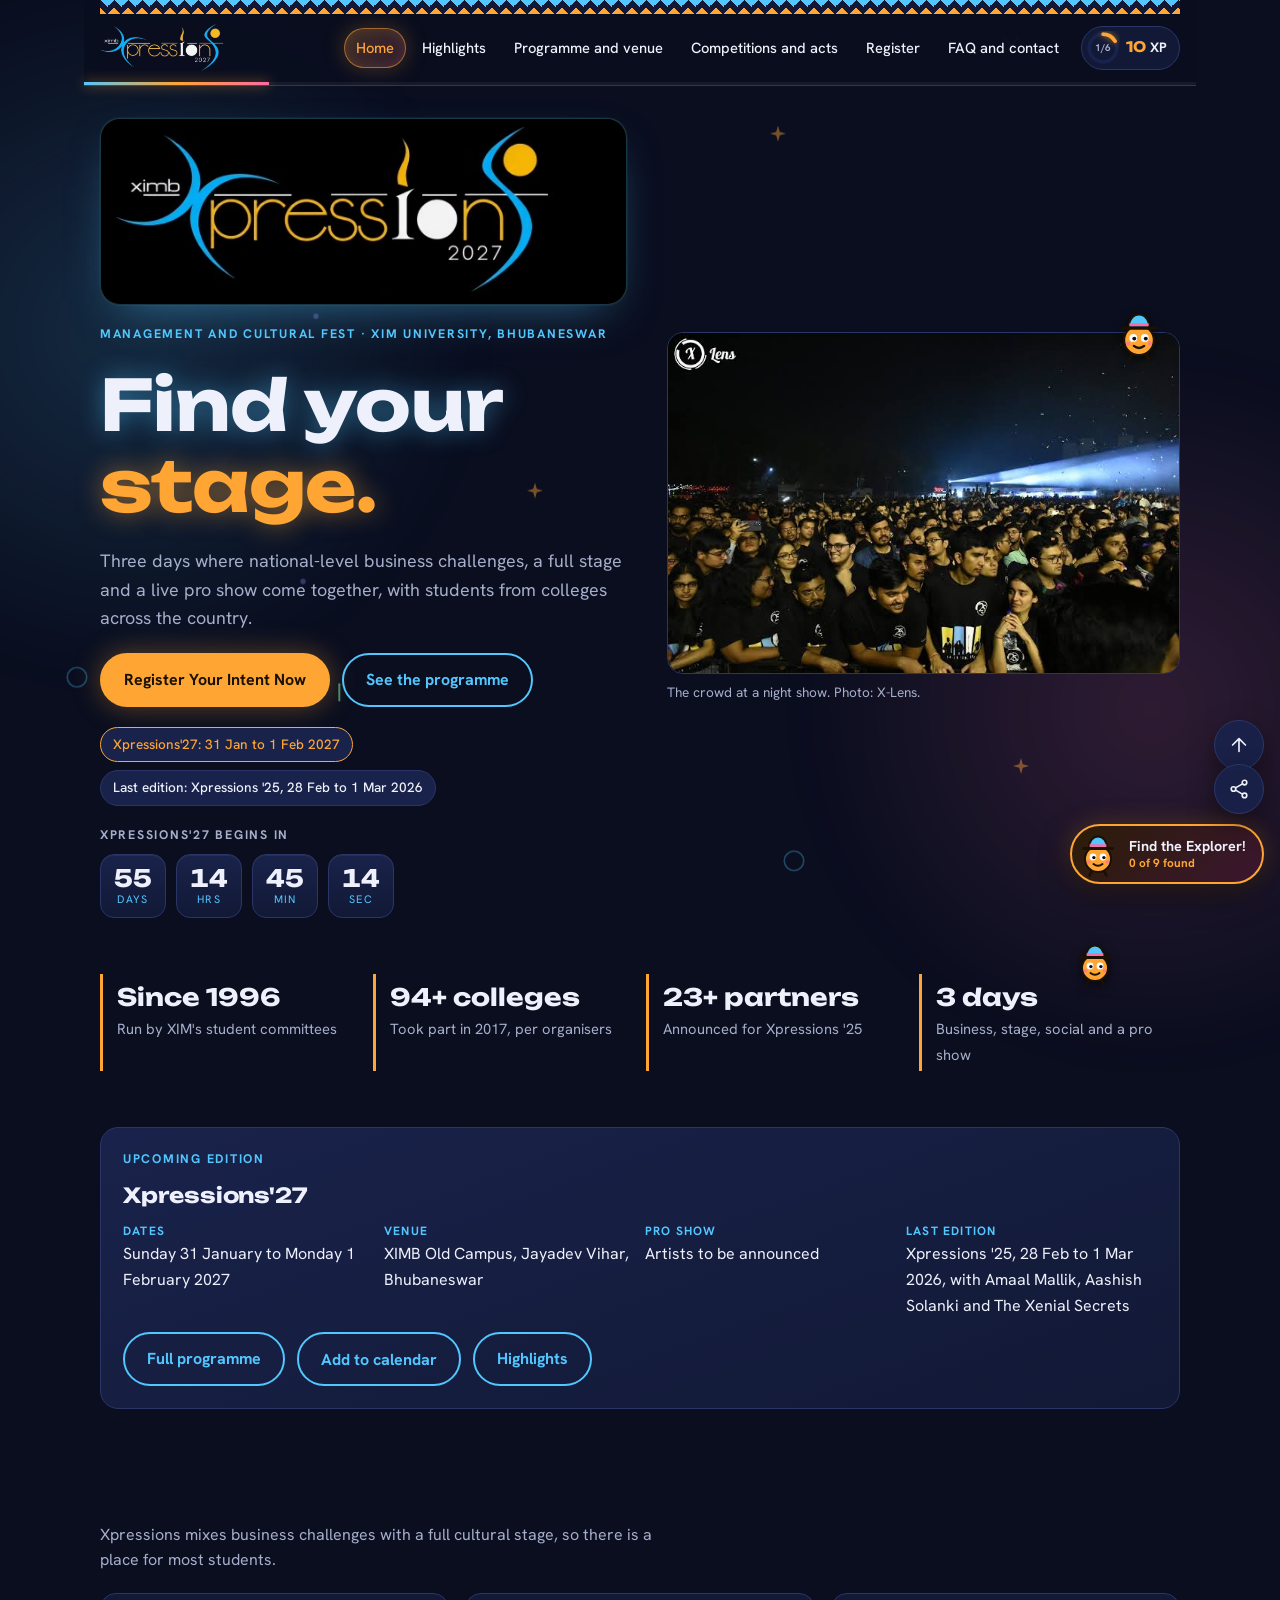
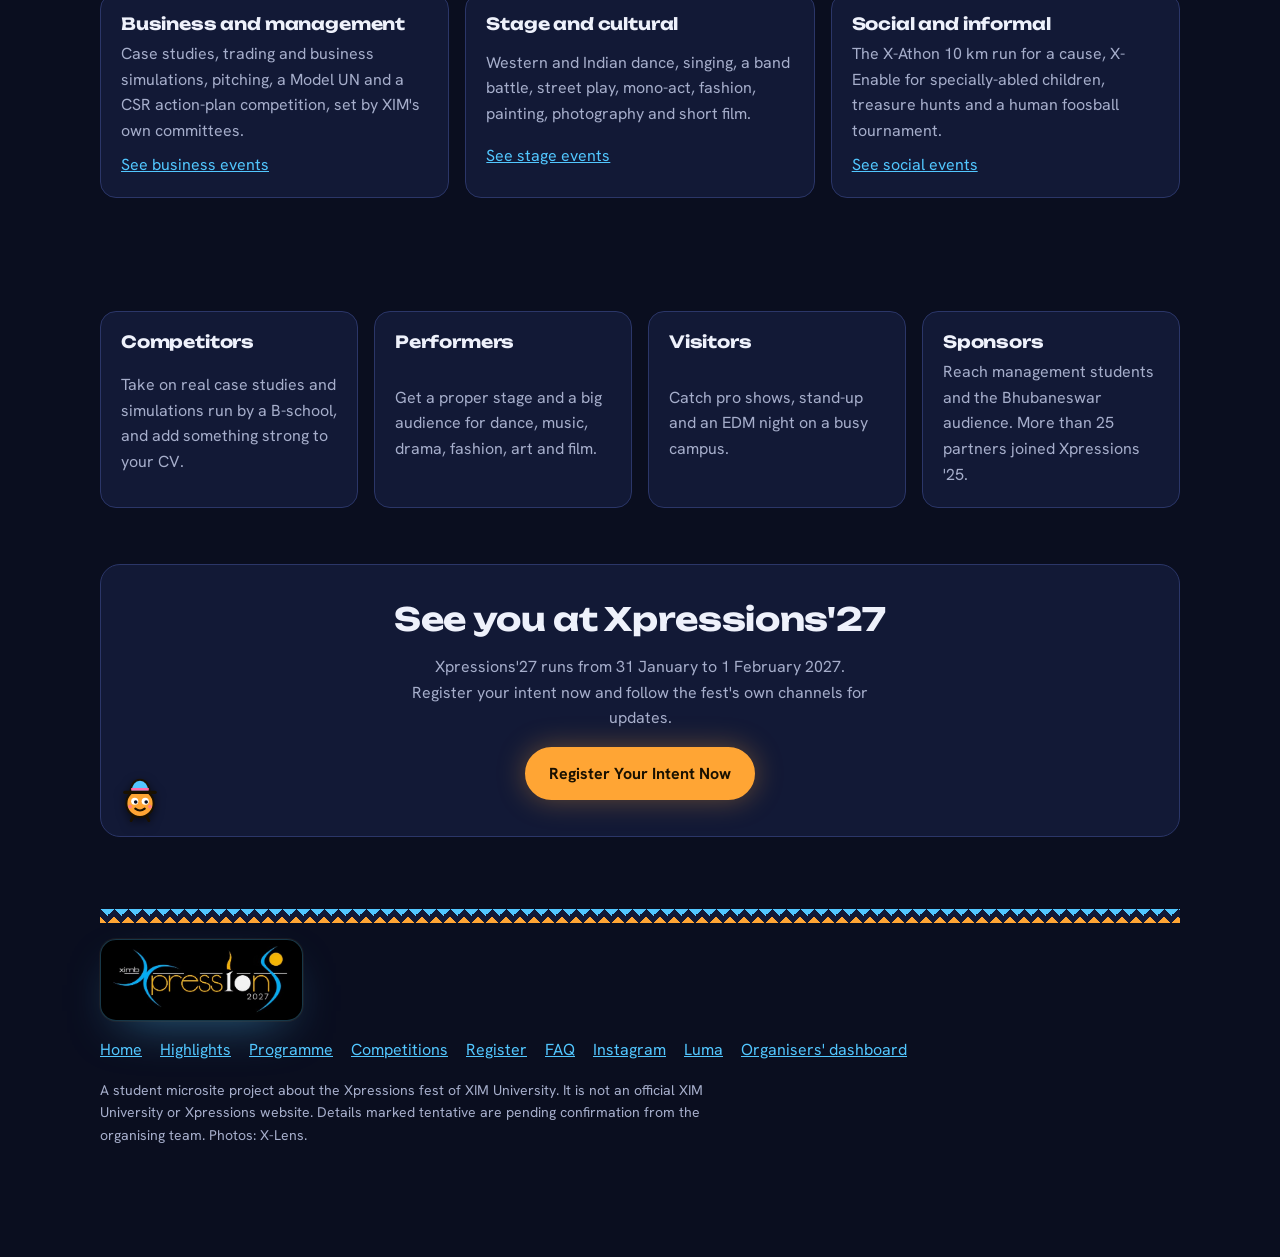
==== commit efa4fe0c: "Filter automated browsers from analytics; note suspected bot sessions Co-Authored-By: Claude Opus 5." ====
--- a/index.html
+++ b/index.html
@@ -215,7 +215,7 @@
 
 @media (prefers-reduced-motion: reduce) { html { scroll-behavior: auto; } }
 </style>
-<link rel="stylesheet" href="css/fest.css?v=20261125b">
+<link rel="stylesheet" href="css/fest.css?v=20261125e">
 
 <div class="wrap">
   <header class="site-header">
@@ -707,12 +707,12 @@
 })();
 </script>
 <!-- Interactive layer: config first, then the effects engine, core, and feature modules -->
-<script src="js/config.js?v=20261125b"></script>
-<script src="js/track.js?v=20261125b"></script>
-<script src="js/fx.js?v=20261125b"></script>
-<script src="js/fest.js?v=20261125b"></script>
-<script src="js/media.js?v=20261125b"></script>
-<script src="js/intent.js?v=20261125b"></script>
-<script src="js/game.js?v=20261125b"></script>
+<script src="js/config.js?v=20261125e"></script>
+<script src="js/track.js?v=20261125e"></script>
+<script src="js/fx.js?v=20261125e"></script>
+<script src="js/fest.js?v=20261125e"></script>
+<script src="js/media.js?v=20261125e"></script>
+<script src="js/intent.js?v=20261125e"></script>
+<script src="js/game.js?v=20261125e"></script>
 
 </body></html>
